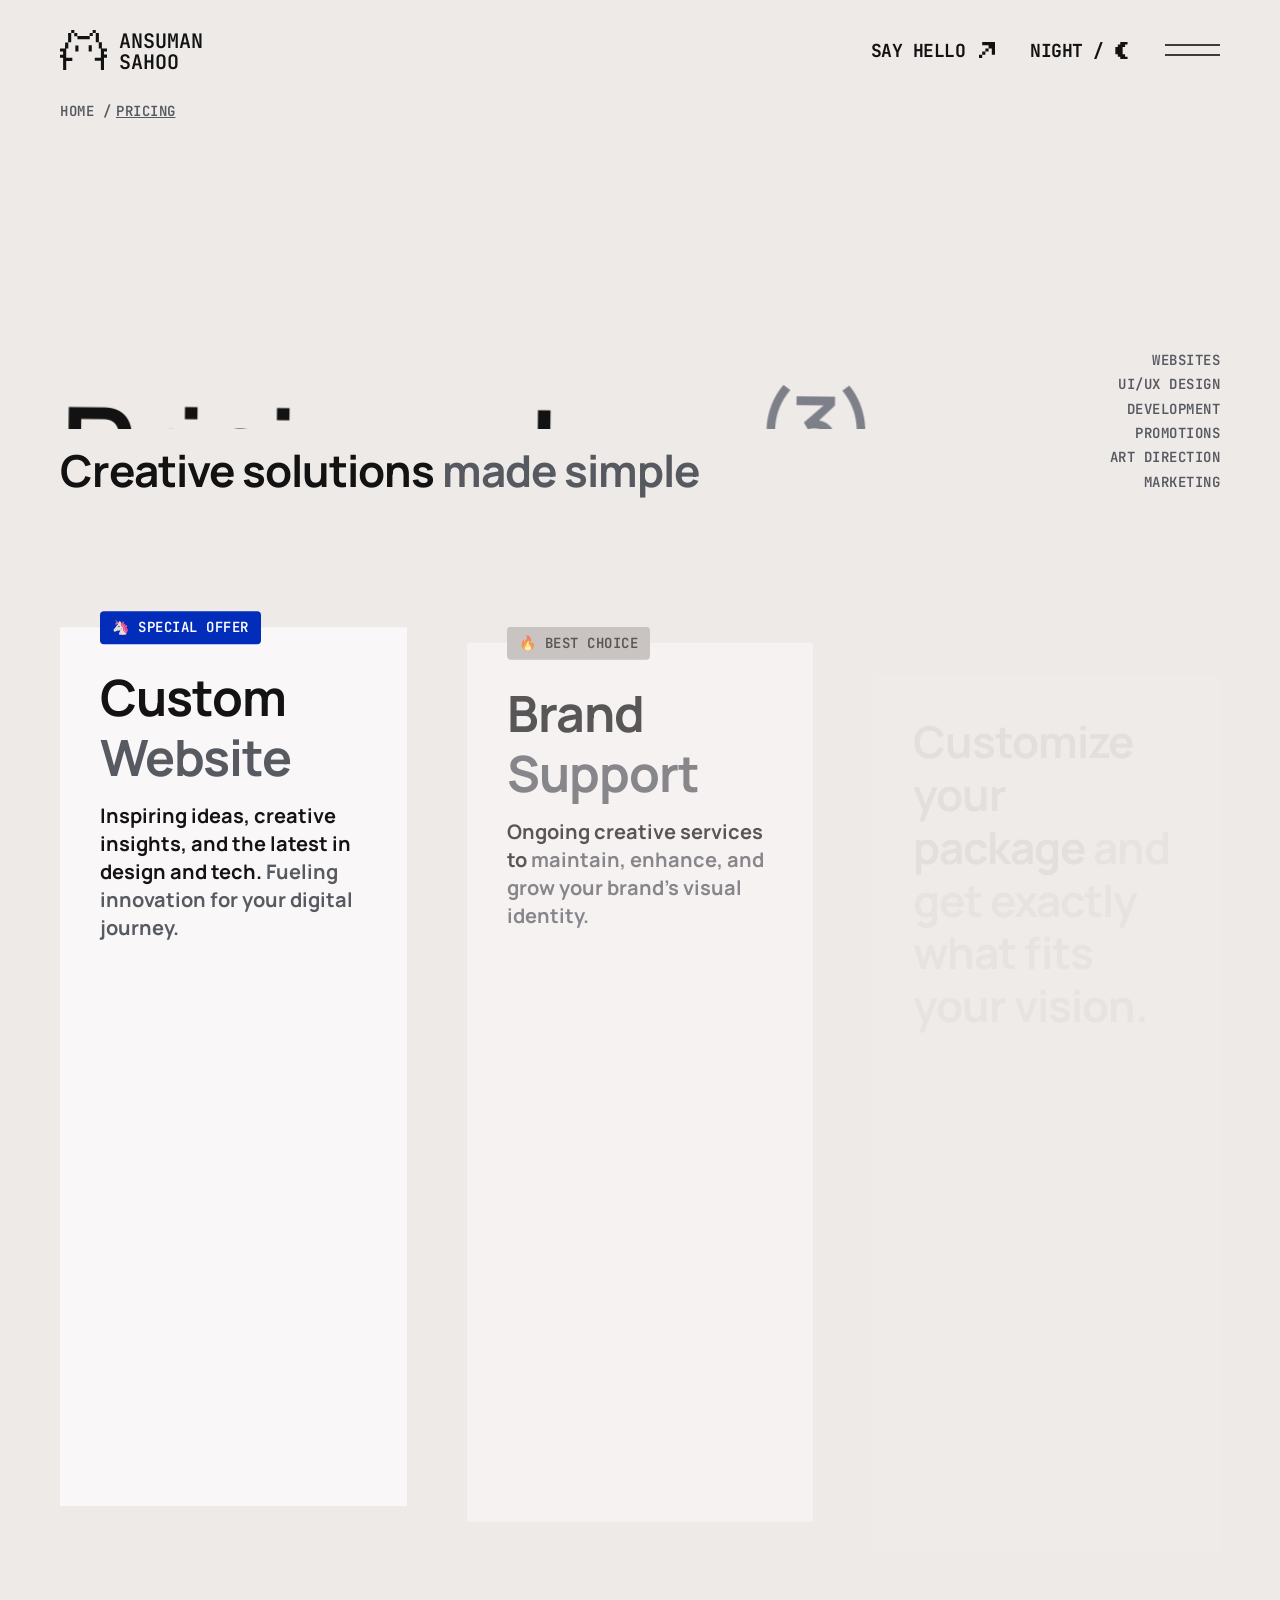
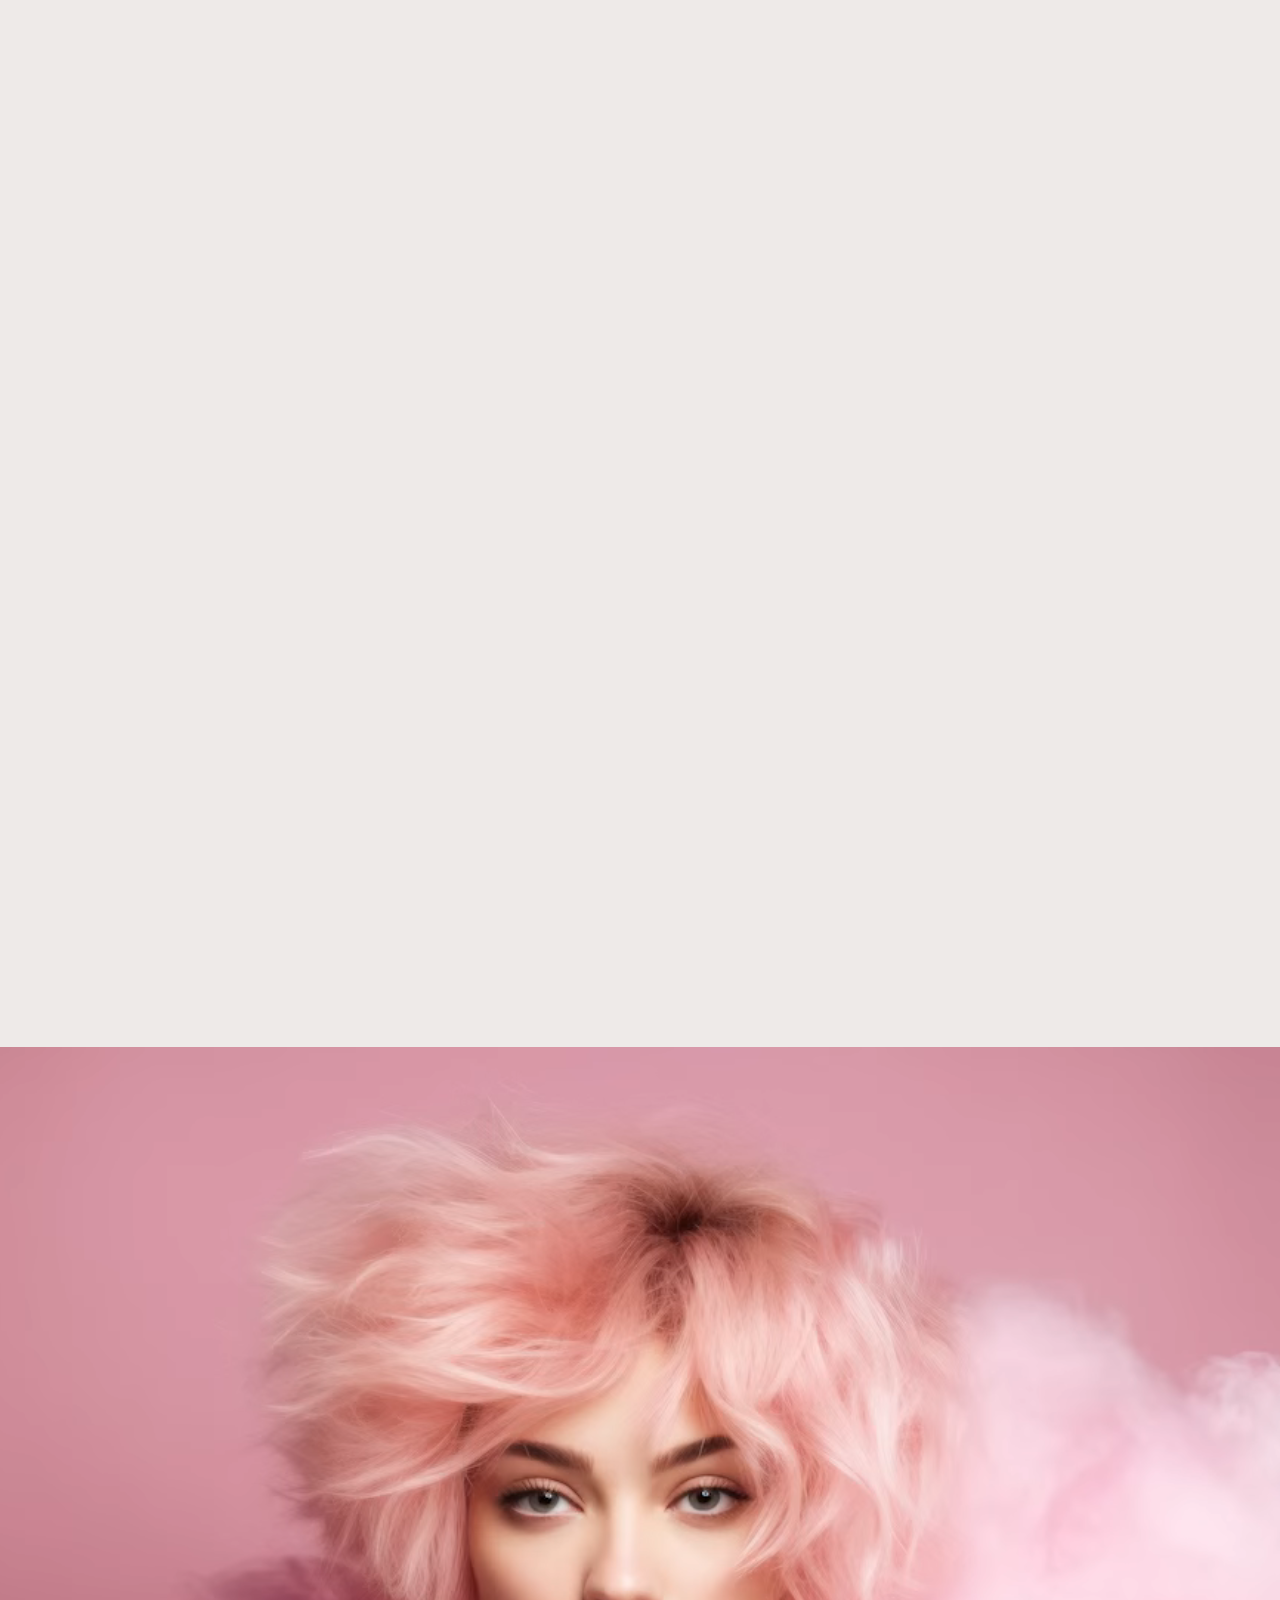
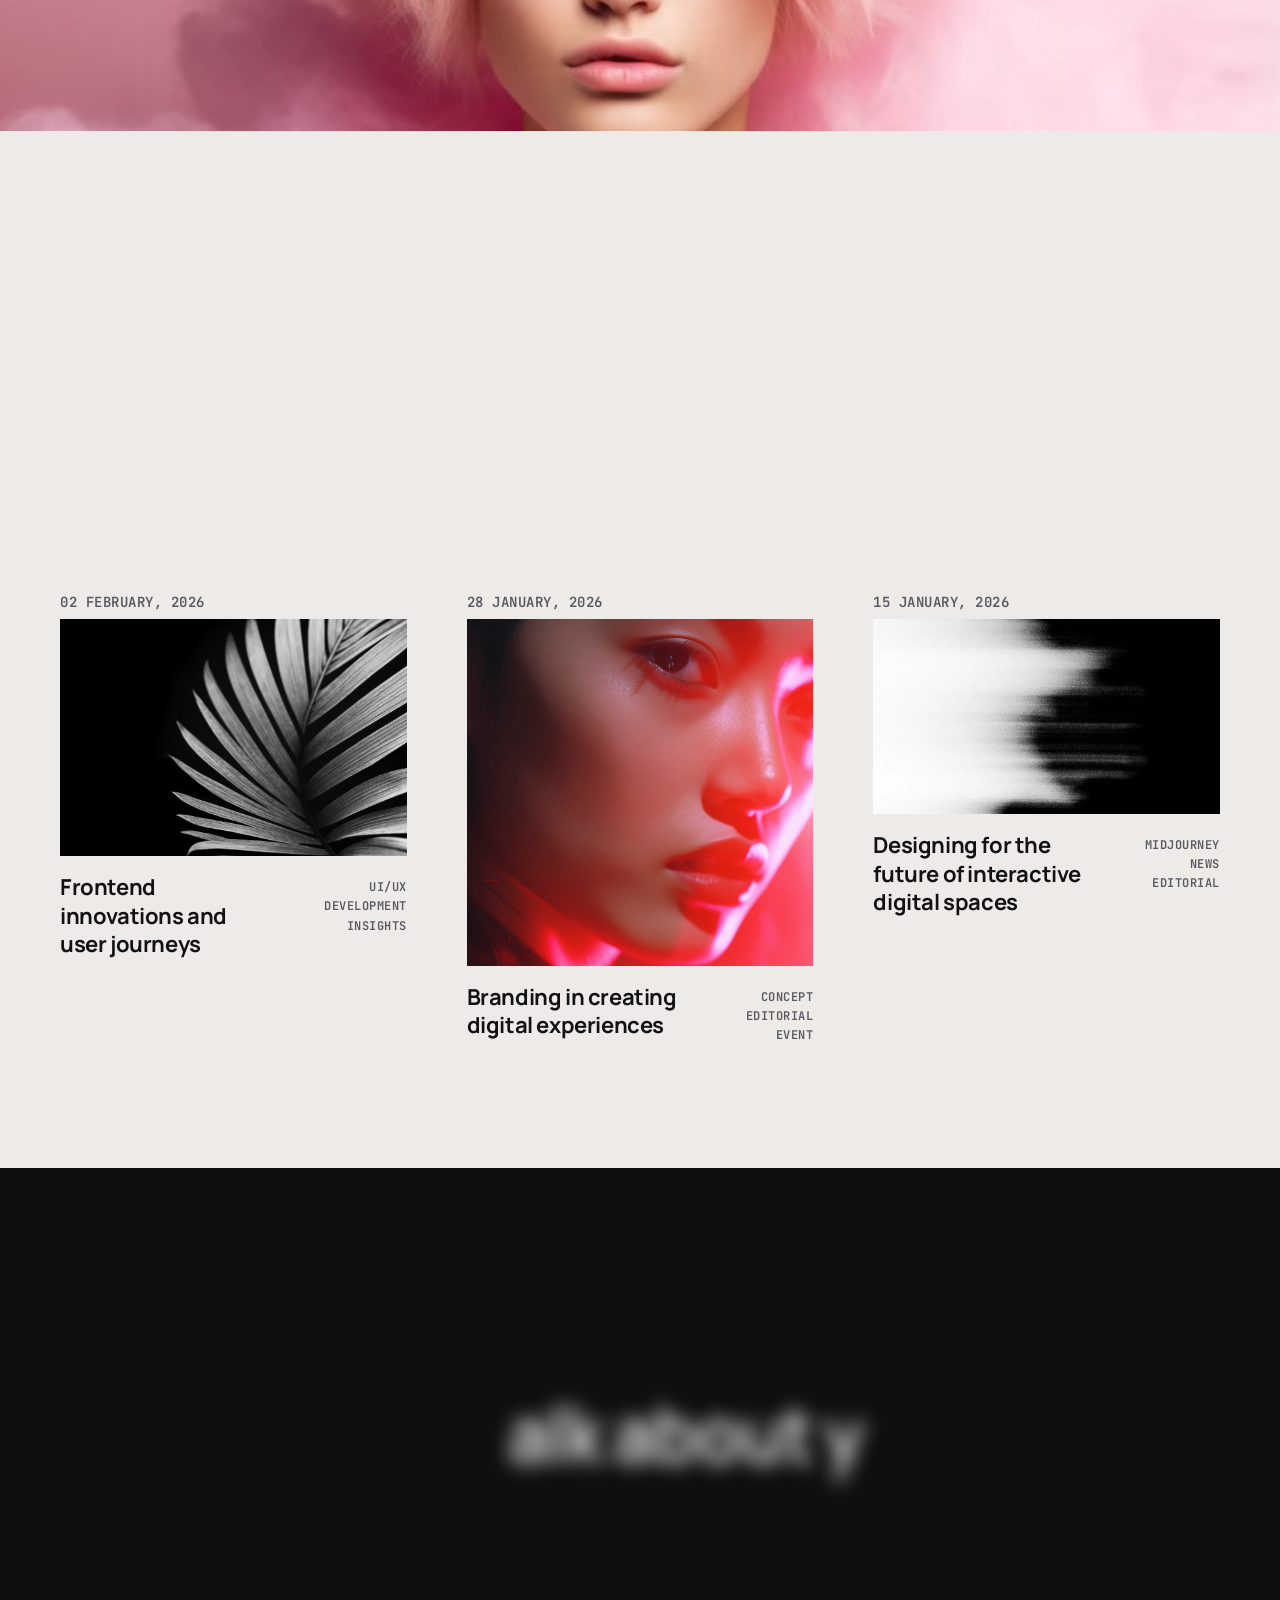
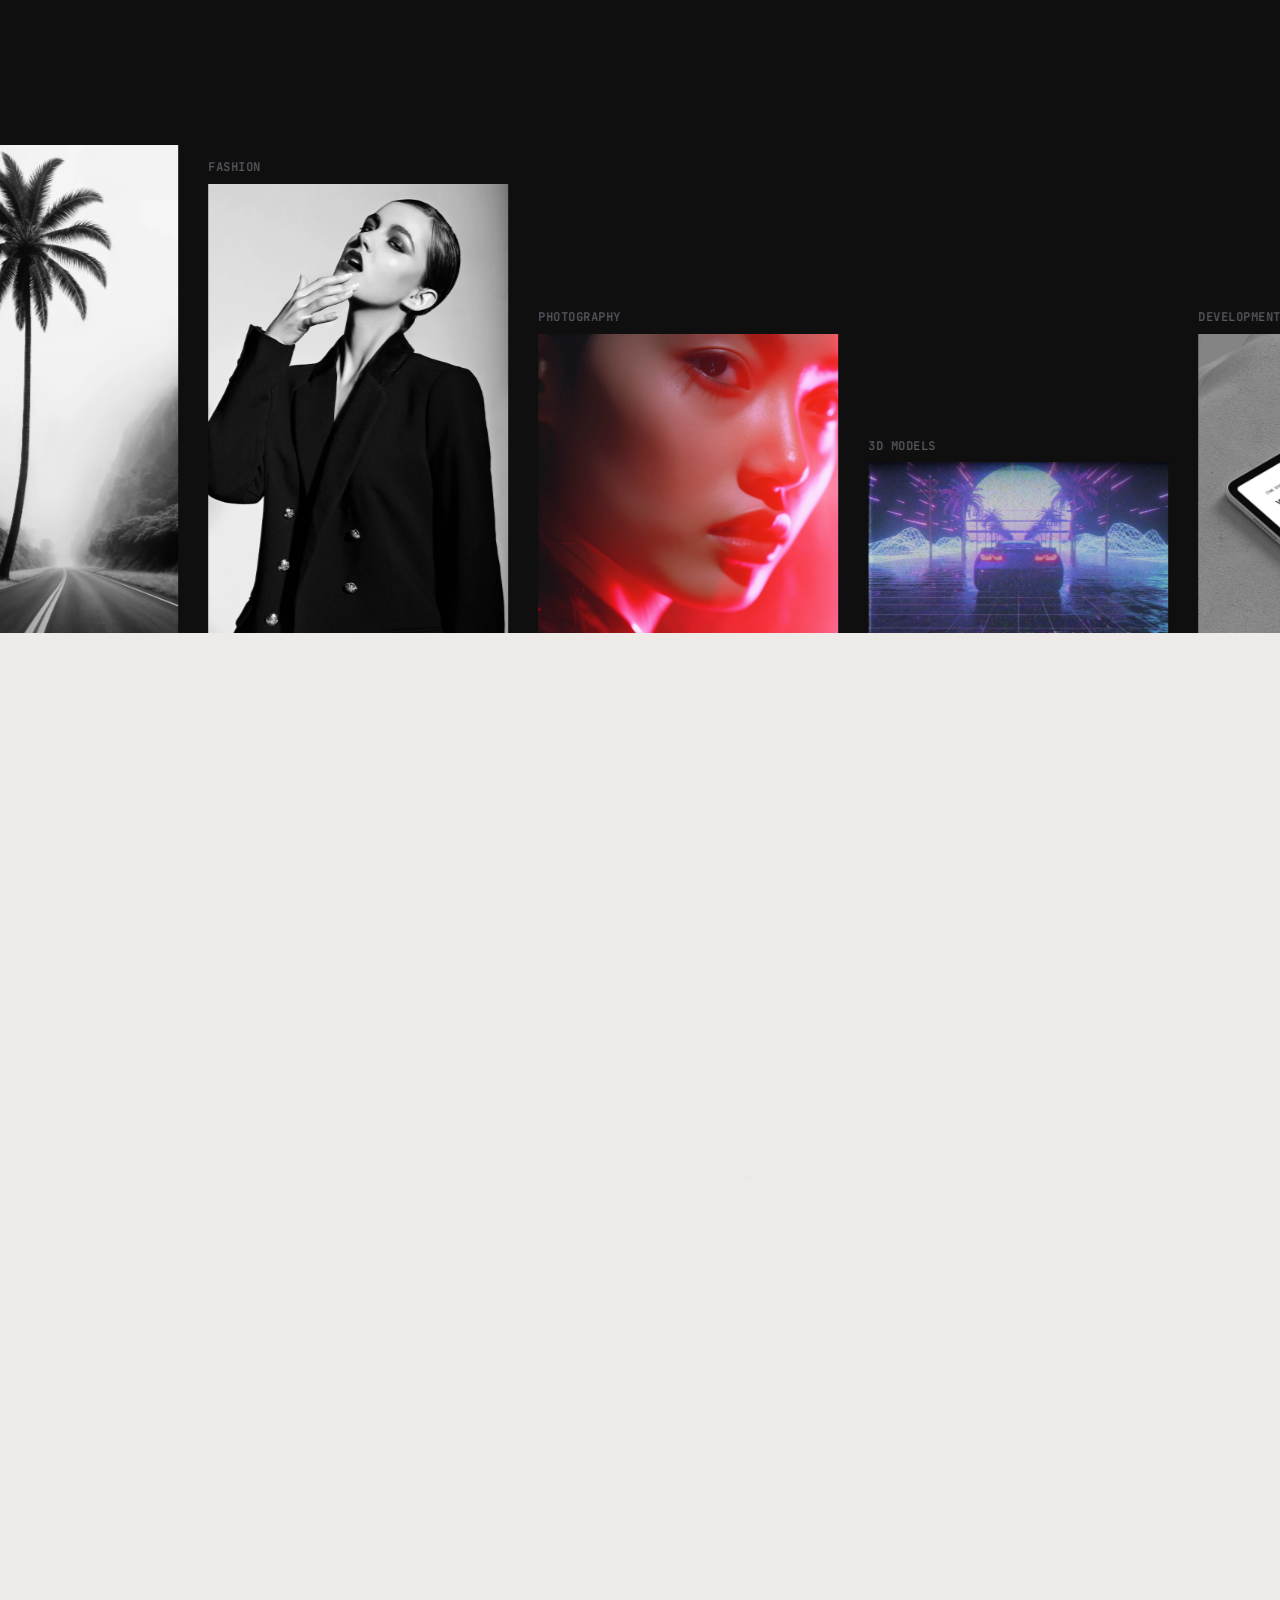
==== index.html @ 9a534a9f "Initial commit" ====
<!DOCTYPE html><html lang="en" dir="ltr"><head>
    <meta charset="UTF-8">

    <!-- Page Title -->
    <title>My Portfolio</title>

    <!-- Meta Tags -->
    <meta name="description" content="Stand out and express your uniqueness with Ansuman Sahoo - a vibrant and minimal HTML template for creatives, studios and freelancers. Impress your website visitors with a clean, stylish layout and stunning visuals.">
    <meta name="keywords" content="Ansuman, resume, portfolio, personal page, cv, template, one page, responsive, html5, css3, creative, clean">
    <meta name="author" content="Ansuman">

    <!-- Viewport Meta-->
    <meta http-equiv="X-UA-Compatible" content="IE=edge">
    <meta name="viewport" content="width=device-width, initial-scale=1.0, viewport-fit=cover">

    <!-- Template Favicon & Icons Start -->
    <link rel="icon" href="images/favicon.ico" sizes="any">
    <link rel="icon" href="images/icon.svg" type="image/svg+xml">
    <link rel="apple-touch-icon" href="images/apple-touch-icon.png">
    <link rel="manifest" href="img/favicon/manifest.webmanifest">
    <!-- Template Favicon & Icons End -->

    <!-- Facebook Metadata Start -->
    <meta property="og:image:height" content="1200">
    <meta property="og:image:width" content="1200">
    <meta property="og:title" content="My Portfolio - Ansuman Sahoo">
    <meta property="og:description" content="Stand out and express your uniqueness with Ansuman Sahoo - a vibrant and minimal HTML template for creatives, studios and freelancers. Impress your website visitors with a clean, stylish layout and stunning visuals.">
    <meta property="og:url" content="https://mixdesign.club/themeforest/Ansuman Sahoo">
    <meta property="og:image" content="images/og-image.jpg">
    <!-- Facebook Metadata End -->

    <!-- Template Styles Start -->
    <link rel="stylesheet" type="text/css" href="css/loader.css">
    <link rel="stylesheet" type="text/css" href="css/plugins.css">
    <link rel="stylesheet" type="text/css" href="css/main.css">
    <!-- Template Styles End -->

    <!-- Custom Browser Color Start -->
    <meta name="theme-color" media="(prefers-color-scheme: light)" content="#EEEAE8">
    <meta name="theme-color" media="(prefers-color-scheme: dark)" content="#0f0f0f">
    <meta name="msapplication-navbutton-color" content="#0f0f0f">
    <meta name="mobile-web-app-capable" content="yes">
    <meta name="apple-mobile-web-app-status-bar-style" content="black-translucent">
    <!-- Custom Browser Color End -->
     
  </head>

  <body>

    <!-- Loader Start -->
    <div class="mxd-page-transition"></div>
    <div class="mxd-loader">
      <div class="mxd-loader__top">
        <span>Ansuman Sahoo</span>
      </div>
      <div class="mxd-loader__images">
        <img src="images/loa_01.webp" alt="Ansuman Sahoo Template Loader Image">
        <img src="images/loa_02.webp" alt="Ansuman Sahoo Template Loader Image">
        <img src="images/loa_03.webp" alt="Ansuman Sahoo Template Loader Image">
        <img src="images/loa_04.webp" alt="Ansuman Sahoo Template Loader Image">
        <img src="images/loa_05.webp" alt="Ansuman Sahoo Template Loader Image">
        <img src="images/loa_06.webp" alt="Ansuman Sahoo Template Loader Image">
        <img src="images/loa_07.webp" alt="Ansuman Sahoo Template Loader Image">
      </div>
      <div class="mxd-loader__bottom">
        <div class="mxd-loader__count">
          <span class="count__text">0</span>
          <span class="count__percent">%</span>
        </div>
        <span class="mxd-loader__caption">Loading</span>
      </div>
    </div>
    <!-- Loader End -->

    <!-- Menu Hamburger Start -->
    <div class="mxd-menu__contain loading-fade">
      <div class="mxd-menu__toggle">
        <a href="#0" class="mxd-menu__hamburger" aria-label="Menu">
          <div class="hamburger__line"></div>
          <div class="hamburger__line"></div>
        </a>
      </div>
    </div>
    <!-- Menu Hamburger End -->

    <!-- Navigation Start -->
    <nav class="mxd-menu">
      <div class="mxd-menu__backdrop"></div>

      <!-- Menu Overlay Start -->
      <div class="mxd-menu__overlay">
        <div class="mxd-menu__content" data-lenis-prevent="">

          <!-- Menu Logo Start -->
          <div class="mxd-menu__logo">
            <a href="index-branding-studio.html" class="menu-logo">
              <!-- logo icon -->
              <svg class="menu-logo__image" xmlns="http://www.w3.org/2000/svg" version="1.1" viewBox="0 0 42.4 36">
                <path d="M25.8,13.8h2.8v5.5h-2.8v-5.5ZM13.8,16.6v2.8h2.8v-5.5h-2.8v2.8ZM32.2,0v2.8h-2.8V0h2.8ZM26.7,5.5h2.8v-2.8h-2.8v2.8ZM21.2,5.5h-5.5v2.8h11.1v-2.8h-5.5ZM12.8,2.8v2.8h2.8v-2.8h-2.8ZM10.1,0v2.8h2.8V0h-2.8ZM7.3,5.5v5.5h2.8V2.8h-2.8v2.8ZM4.5,13.8v2.8H0v2.8h2.8v2.8H0v2.8h2.8v11.1h2.8v-8.3h5.5v-2.8h-5.5v-8.3h1.9v-5.5h-2.9v2.8ZM35,5.5v-2.8h-2.8v8.3h2.8v-5.5ZM42.4,19.4v-2.8h-4.7v-5.5h-2.8v5.5h1.9v8.3h-5.5v2.8h5.5v8.3h2.8v-11.1h2.8v-2.8h-2.8v-2.8h2.8Z"></path>
              </svg>
              <!-- logo text -->
              <div class="menu-logo__text">
                <span>Ansuman</span>
                <span>Sahoo</span>
              </div>
            </a>
          </div>
          <!-- Menu Logo End -->

          <!-- Menu Media Start -->
          <div class="mxd-menu__media">
            <div class="menu-media__wrapper">
              <!-- <img src="img/gifs/dolores.gif" alt="Image"> -->
              <video preload="auto" autoplay="" muted="" loop="" playsinline="" poster="video/900x1280_menu.webp">
                <source type="video/mp4" src="media/900x1280_menu.mp4">
                <source type="video/webm" src="media/900x1280_menu.webm">
              </video>
            </div>
          </div>
          <!-- Menu Media End -->

          <!-- Main Navigation Start -->
          <div class="mxd-menu__navigation">
            <div class="mxd-menu__inner">
              <div class="mxd-menu__shadow shadow-top"></div>
              <div class="mxd-menu__caption">
                <p>🦄 Innovative design<br>and cutting-edge development</p>
              </div>
              <!-- left side -->
             
              <!-- right side -->
              <div class="mxd-menu__right">
                <div class="menu-contact">
                  <div class="menu-contact__item">
                    <ul class="menu-contact__list">
                      <li>
                        <a class="tag tag-m" href="mailto:example@example.com?subject=Message%20from%20your%20site">
                          <span class="mxd-scramble">ansuman8158@gmail.com</span>
                        </a>
                      </li>
                      <li>
                        <a class="tag tag-m" href="tel:+12127089400">
                          <span class="mxd-scramble">+91 8389841671</span>
                        </a>
                      </li>
                    </ul>
                  </div>
                  <div class="menu-contact__item">
                    <ul class="menu-contact__list">
                      <li>
                        <a class="tag tag-m" href="https://goo.gl/maps/nWXKpGaDPuyH6gxRA" target="_blank">
                          <span>Behala<br>Kolkata<br>700061</span>
                        </a>
                      </li>
                    </ul>
                  </div>
                  <div class="menu-contact__item">
                    <ul class="menu-contact__list">
                      <li>
                        <a class="tag tag-m" href="https://dribbble.com/" target="_blank"><span class="mxd-scramble">Dribbble</span></a>
                      </li>
                      <li>
                        <a class="tag tag-m" href="https://www.behance.net/" target="_blank"><span class="mxd-scramble">Behance</span></a>
                      </li>
                      <li>
                        <a class="tag tag-m" href="https://github.com/" target="_blank"><span class="mxd-scramble">Github</span></a>
                      </li>
                      <li>
                        <a class="tag tag-m" href="https://www.figma.com/community" target="_blank"><span class="mxd-scramble">Figma Community</span></a>
                      </li>
                      <li>
                        <a class="tag tag-m" href="https://codepen.io/" target="_blank"><span class="mxd-scramble">Codepen</span></a>
                      </li>
                    </ul>
                  </div>
                </div>
              </div>
              <!-- data bottom line -->
              <div class="mxd-menu__shadow"></div>
              <div class="mxd-menu__data">
                <div class="menu-data__left">
                  <p class="menu-data__text">
                    Made with
                    <svg xmlns="http://www.w3.org/2000/svg" version="1.1" viewBox="0 0 18 18">
                      <path d="M2.6,6.4v2.6H0V3.9h2.6v2.6ZM15.4,3.9v5.1h2.6V3.9h-2.6ZM12.9,11.6h2.6v-2.6h-2.6v2.6ZM2.6,9v2.6h2.6v-2.6h-2.6ZM10.3,14.1h2.6v-2.6h-2.6v2.6ZM5.1,11.6v2.6h2.6v-2.6h-2.6ZM7.7,3.9V1.3H2.6v2.6h5.1ZM15.4,3.9V1.3h-5.1v2.6h5.1ZM10.3,6.4v-2.6h-2.6v2.6h2.6ZM7.7,16.7h2.6v-2.6h-2.6v2.6Z"></path>
                    </svg>
                    <!-- <i class="ph-fill ph-heart t-additional"></i> -->
                    by
                    <a href="https://1.envato.market/EKA9WD" target="_blank">
                      <span class="mxd-scramble">Ansuman Sahoo</span>
                    </a>
                  </p>
                </div>
                <div class="menu-data__right">
                  <p class="menu-data__text">Copyright Ansuman Sahoo</p>
                  <p class="menu-data__text">©2026</p>
                </div>
              </div>
            </div>
            
          </div>
          <!-- Main Navigation End -->

        </div>
      </div>
      <!-- Menu Overlay End -->

    </nav>
    <!-- Navigation End -->

    <!-- Header Start -->
    <header id="header" class="mxd-header">
      <!-- header logo -->
      <div class="mxd-header__logo loading-fade">
        <a class="mxd-logo" href="index-branding-studio.html">
          <!-- logo icon -->
          <svg class="mxd-logo__image" xmlns="http://www.w3.org/2000/svg" version="1.1" viewBox="0 0 42.4 36">
            <path d="M25.8,13.8h2.8v5.5h-2.8v-5.5ZM13.8,16.6v2.8h2.8v-5.5h-2.8v2.8ZM32.2,0v2.8h-2.8V0h2.8ZM26.7,5.5h2.8v-2.8h-2.8v2.8ZM21.2,5.5h-5.5v2.8h11.1v-2.8h-5.5ZM12.8,2.8v2.8h2.8v-2.8h-2.8ZM10.1,0v2.8h2.8V0h-2.8ZM7.3,5.5v5.5h2.8V2.8h-2.8v2.8ZM4.5,13.8v2.8H0v2.8h2.8v2.8H0v2.8h2.8v11.1h2.8v-8.3h5.5v-2.8h-5.5v-8.3h1.9v-5.5h-2.9v2.8ZM35,5.5v-2.8h-2.8v8.3h2.8v-5.5ZM42.4,19.4v-2.8h-4.7v-5.5h-2.8v5.5h1.9v8.3h-5.5v2.8h5.5v8.3h2.8v-11.1h2.8v-2.8h-2.8v-2.8h2.8Z"></path>
          </svg>
          <!-- logo text -->
          <div class="mxd-logo__text">
            <span class="mxd-scramble">Ansuman
            </span>
            <span class="mxd-scramble">Sahoo
            </span>
          </div>
        </a>
      </div>
      <!-- header controls -->
      <div class="mxd-header__controls loading-fade">
        <a class="btn mxd-header__link slide-right-up" href="contact.html" aria-label="Say Hello">
          <span class="btn-caption mxd-scramble">Say Hello</span>
          <i>
            <svg xmlns="http://www.w3.org/2000/svg" version="1.1" viewBox="0 0 18 18">
              <path d="M18,0v14.4h-3.6v-7.2h-3.6v-3.6H3.6V0h14.4ZM7.2,10.8h3.6v-3.6h-3.6s0,3.6,0,3.6ZM3.6,14.4h3.6v-3.6h-3.6v3.6ZM0,18h3.6v-3.6H0v3.6Z"></path>
            </svg>
          </i>
          <!-- Phosphor icon -->
          <!-- <i class="ph-bold ph-arrow-up-right"></i> -->
        </a>
        <button id="color-switcher" class="btn mxd-color-switcher" type="button" role="switch" aria-label="light/dark mode" aria-checked="true"></button>
      </div>
    </header>
    <!-- Header End -->

    <!-- Page Content Start -->
    <main id="mxd-page-content" class="mxd-page-content inner-page-content">

      <!-- Blur Effect Start -->
      <div class="blur-container">
        <div class="blur-layer blur-1"></div>
        <div class="blur-layer blur-2"></div>
        <div class="blur-layer blur-3"></div>
        <div class="blur-layer blur-4"></div>
        <div class="blur-layer blur-5"></div>
        <div class="blur-layer blur-6"></div>
        <div class="blur-layer blur-7"></div>
        <div class="blur-layer blur-8"></div>
      </div>
      <!-- Blur Effect End -->

      <!-- Section - Inner Headline v01 Start -->
      <div class="mxd-section blur-section">
        <div class="mxd-container grid-l-container">

          <!-- Block - Inner Headline v01 Start -->
          <div class="mxd-block loading-wrap">
            <div class="inner-headline margin-bottom-subtitle">
              <div class="container-fluid p-0">
                <div class="row g-0">
                  <div class="col-12 mxd-grid-item">
                    <!-- breadcrumbs -->
                    <div class="inner-headline__breadcrumbs loading-fade">
                      <div class="breadcrumbs__nav">
                        <span>
                          <a href="index-branding-studio.html">
                            <span class="mxd-scramble">Home</span>
                          </a>
                        </span>
                        <span class="current-item">Pricing
                        </span>
                      </div>
                    </div>
                  </div>
                  <div class="col-12">
                    <!-- content -->
                    <div class="inner-headline__content has-large-title">
                      <div class="container-fluid p-0">
                        <div class="row g-0">
                          <div class="col-12 col-xl-9 mxd-grid-item">
                            <div class="inner-headline__title pre-subtitle-large">
                              <h1 class="large loading-split">Pricing plans<sup>(3)</sup></h1>
                            </div>
                            <div class="inner-headline__subtitle loading-item">
                              <p>Creative solutions <span>made simple</span></p>
                            </div>
                          </div>
                          <div class="col-12 col-xl-3 mxd-grid-item">
                            <div class="inner-headline__tags align-end-desktop tags-large-subtitle">
                              <span class="tag tag-m meta-tag mxd-scramble loading-item">Websites</span>
                              <span class="tag tag-m meta-tag mxd-scramble loading-item">UI/UX Design</span>
                              <span class="tag tag-m meta-tag mxd-scramble loading-item">Development</span>
                              <span class="tag tag-m meta-tag mxd-scramble loading-item">Promotions</span>
                              <span class="tag tag-m meta-tag mxd-scramble loading-item">Art direction</span>
                              <span class="tag tag-m meta-tag mxd-scramble loading-item">Marketing</span>
                            </div>
                          </div>
                        </div>
                      </div>
                    </div>
                  </div>
                </div>
              </div>
            </div>
          </div>
          <!-- Block - Inner Headline v01 End -->

        </div>
      </div>
      <!-- Section - Inner Headline v01 End -->

      <!-- Section - Pricing Cards Start -->
      <div class="mxd-section">
        <div class="mxd-container grid-l-container">

          <!-- Block - Pricing Cards Start -->
          <div class="mxd-block">
            <div class="mxd-pricing-table loading-fade">
              <div class="container-fluid p-0">
                <div class="row g-0">
                  <div class="col-12 col-xl-4 mxd-pricing-table__item mxd-grid-item animate-card-3">
                    <div class="mxd-pricing-table__inner">
                      <!-- background image -->
                      <div class="mxd-pricing-table__bg">
                        <svg xmlns="http://www.w3.org/2000/svg" width="200" height="200" version="1.1" viewBox="0 0 200 200">
                          <g filter="url(#blur)">
                            <path fill="var(--highlight)" d="M200,200c0,55.2-44.8,100-100,100S0,255.2,0,200s44.8-100,100-100,100,44.8,100,100Z"></path>
                          </g>
                          <defs>
                            <filter id="blur" x="0" y="0" width="3000" height="5000" filterUnits="userSpaceOnUse" color-interpolation-filters="sRGB">
                              <feFlood flood-opacity="0" result="BackgroundImageFix"></feFlood>
                              <feBlend mode="normal" in="SourceGraphic" in2="BackgroundImageFix" result="shape"></feBlend>
                              <feGaussianBlur stdDeviation="60" result="effect1_foregroundBlur"></feGaussianBlur>
                            </filter>
                          </defs>
                        </svg>
                      </div>
                      <div class="mxd-pricing-table__tag">
                        <span class="tag tag-m tag-bg accent">🦄 Special Offer</span>
                      </div>
                      <div class="mxd-pricing-table__data">
                        <div class="pricing-data__header">
                          <p class="pricing-header__title anim-uni-in-up">Custom <span>Website</span></p>
                          <p class="pricing-header__descr t-bold anim-uni-in-up">Inspiring ideas, creative insights, and the 
                            latest in design and tech. <span>Fueling innovation for your digital journey.</span></p>
                        </div>
                        <div class="pricing-data__info">
                          <div class="pricing-data__price">
                            <div class="pricing-data__num anim-uni-in-up">
                              <span class="pricing-data__currency">$</span>
                              <span class="pricing-data__amount">7000</span>
                              <span class="pricing-data__period">/once</span>
                            </div>
                            <p class="pricing-data__caption t-small t-muted t-140 anim-uni-in-up">Timeline: from 2 weeks to 1 month</p>
                          </div>
                          <div class="pricing-data__btnholder anim-uni-in-up">
                            <a class="btn btn-default-icon btn-default-outline btn-default-fullwidth slide-right" href="contact.html">
                              <span class="btn-caption mxd-scramble">Start Project</span>
                              <!-- <i class="btn-icon ph-bold ph-arrow-right"></i> -->
                              <i class="btn-icon">
                                <svg xmlns="http://www.w3.org/2000/svg" version="1.1" viewBox="0 0 18 18">
                                  <path d="M10.8,0v3.6h-3.6V0h3.6ZM14.4,10.8h3.6v-3.6h-3.6v-3.6h-3.6v3.6H0v3.6h10.8v3.6h3.6v-3.6ZM10.8,14.4h-3.6v3.6h3.6v-3.6Z"></path>
                                </svg>
                              </i>
                            </a>
                          </div>
                        </div>
                      </div>
                      <div class="mxd-pricing-table__plan">
                        <p class="pricing-plan__caption t-bold anim-uni-in-up">What's included:</p>
                        <div class="pricing-plan__list">
                          <ul class="mxd-check-list">
                            <li class="anim-uni-in-up">
                              <!-- <i class="ph ph-check"></i> -->
                              <svg xmlns="http://www.w3.org/2000/svg" width="18" height="18" version="1.1" viewBox="0 0 18 18">
                                <path d="M18,6.8h-4.5v4.5h-4.5v4.5h-4.5v-4.5h4.5v-4.5h4.5V2.3h4.5v4.5ZM0,6.7v4.5h4.5v-4.5H0Z"></path>
                              </svg>
                              <span>Custom design and development</span>
                            </li>
                            <li class="anim-uni-in-up">
                              <!-- <i class="ph ph-check"></i> -->
                              <svg xmlns="http://www.w3.org/2000/svg" width="18" height="18" version="1.1" viewBox="0 0 18 18">
                                <path d="M18,6.8h-4.5v4.5h-4.5v4.5h-4.5v-4.5h4.5v-4.5h4.5V2.3h4.5v4.5ZM0,6.7v4.5h4.5v-4.5H0Z"></path>
                              </svg>
                              <span>Responsive layout</span>
                            </li>
                            <li class="anim-uni-in-up">
                              <!-- <i class="ph ph-check"></i> -->
                              <svg xmlns="http://www.w3.org/2000/svg" width="18" height="18" version="1.1" viewBox="0 0 18 18">
                                <path d="M18,6.8h-4.5v4.5h-4.5v4.5h-4.5v-4.5h4.5v-4.5h4.5V2.3h4.5v4.5ZM0,6.7v4.5h4.5v-4.5H0Z"></path>
                              </svg>
                              <span>SEO optimization</span>
                            </li>
                            <li class="anim-uni-in-up">
                              <!-- <i class="ph ph-check"></i> -->
                              <svg xmlns="http://www.w3.org/2000/svg" width="18" height="18" version="1.1" viewBox="0 0 18 18">
                                <path d="M18,6.8h-4.5v4.5h-4.5v4.5h-4.5v-4.5h4.5v-4.5h4.5V2.3h4.5v4.5ZM0,6.7v4.5h4.5v-4.5H0Z"></path>
                              </svg>
                              <span>CMS integration</span>
                            </li>
                            <li class="anim-uni-in-up">
                              <!-- <i class="ph ph-check"></i> -->
                              <svg xmlns="http://www.w3.org/2000/svg" width="18" height="18" version="1.1" viewBox="0 0 18 18">
                                <path d="M18,6.8h-4.5v4.5h-4.5v4.5h-4.5v-4.5h4.5v-4.5h4.5V2.3h4.5v4.5ZM0,6.7v4.5h4.5v-4.5H0Z"></path>
                              </svg>
                              <span>Basic training</span>
                            </li>
                          </ul>
                        </div>
                      </div>
                      <div class="mxd-pricing-table__link anim-uni-in-up">
                        <a href="contact.html">Need more info? Let's talk.</a>
                      </div>
                    </div>
                  </div>
                  <div class="col-12 col-xl-4 mxd-pricing-table__item mxd-grid-item animate-card-3">
                    <div class="mxd-pricing-table__inner">
                      <!-- background image -->
                      <div class="mxd-pricing-table__bg">
                        <svg xmlns="http://www.w3.org/2000/svg" width="200" height="200" version="1.1" viewBox="0 0 200 200">
                          <g filter="url(#blur-2)">
                            <path fill="var(--highlight)" d="M200,200c0,55.2-44.8,100-100,100S0,255.2,0,200s44.8-100,100-100,100,44.8,100,100Z"></path>
                          </g>
                          <defs>
                            <filter id="blur-2" x="0" y="0" width="3000" height="5000" filterUnits="userSpaceOnUse" color-interpolation-filters="sRGB">
                              <feFlood flood-opacity="0" result="BackgroundImageFix"></feFlood>
                              <feBlend mode="normal" in="SourceGraphic" in2="BackgroundImageFix" result="shape"></feBlend>
                              <feGaussianBlur stdDeviation="60" result="effect1_foregroundBlur"></feGaussianBlur>
                            </filter>
                          </defs>
                        </svg>
                      </div>
                      <div class="mxd-pricing-table__tag">
                        <span class="tag tag-m tag-bg muted">🔥 Best choice</span>
                      </div>
                      <div class="mxd-pricing-table__data">
                        <div class="pricing-data__header">
                          <p class="pricing-header__title anim-uni-in-up">Brand <span>Support</span></p>
                          <p class="pricing-header__descr t-bold anim-uni-in-up">Ongoing creative services to <span>maintain, enhance, and grow your brand's visual identity.</span></p>
                        </div>
                        <div class="pricing-data__info">
                          <div class="pricing-data__price">
                            <div class="pricing-data__num anim-uni-in-up">
                              <span class="pricing-data__currency">$</span>
                              <span class="pricing-data__amount">399</span>
                              <span class="pricing-data__period">/month</span>
                            </div>
                            <p class="pricing-data__caption t-small t-muted t-140 anim-uni-in-up">Timeline: monthly subscription</p>
                          </div>
                          <div class="pricing-data__btnholder anim-uni-in-up">
                            <a class="btn btn-default-icon btn-default-outline btn-default-fullwidth slide-right" href="contact.html">
                              <span class="btn-caption mxd-scramble">Start Project</span>
                              <!-- <i class="btn-icon ph-bold ph-arrow-right"></i> -->
                              <i class="btn-icon">
                                <svg xmlns="http://www.w3.org/2000/svg" version="1.1" viewBox="0 0 18 18">
                                  <path d="M10.8,0v3.6h-3.6V0h3.6ZM14.4,10.8h3.6v-3.6h-3.6v-3.6h-3.6v3.6H0v3.6h10.8v3.6h3.6v-3.6ZM10.8,14.4h-3.6v3.6h3.6v-3.6Z"></path>
                                </svg>
                              </i>
                            </a>
                          </div>
                        </div>
                      </div>
                      <div class="mxd-pricing-table__plan">
                        <p class="pricing-plan__caption t-bold anim-uni-in-up">What's included:</p>
                        <div class="pricing-plan__list">
                          <ul class="mxd-check-list">
                            <li class="anim-uni-in-up">
                              <!-- <i class="ph ph-check"></i> -->
                              <svg xmlns="http://www.w3.org/2000/svg" width="18" height="18" version="1.1" viewBox="0 0 18 18">
                                <path d="M18,6.8h-4.5v4.5h-4.5v4.5h-4.5v-4.5h4.5v-4.5h4.5V2.3h4.5v4.5ZM0,6.7v4.5h4.5v-4.5H0Z"></path>
                              </svg>
                              <span>Digital and print design</span>
                            </li>
                            <li class="anim-uni-in-up">
                              <!-- <i class="ph ph-check"></i> -->
                              <svg xmlns="http://www.w3.org/2000/svg" width="18" height="18" version="1.1" viewBox="0 0 18 18">
                                <path d="M18,6.8h-4.5v4.5h-4.5v4.5h-4.5v-4.5h4.5v-4.5h4.5V2.3h4.5v4.5ZM0,6.7v4.5h4.5v-4.5H0Z"></path>
                              </svg>
                              <span>Website updates & management</span>
                            </li>
                            <li class="anim-uni-in-up">
                              <!-- <i class="ph ph-check"></i> -->
                              <svg xmlns="http://www.w3.org/2000/svg" width="18" height="18" version="1.1" viewBox="0 0 18 18">
                                <path d="M18,6.8h-4.5v4.5h-4.5v4.5h-4.5v-4.5h4.5v-4.5h4.5V2.3h4.5v4.5ZM0,6.7v4.5h4.5v-4.5H0Z"></path>
                              </svg>
                              <span>Social media branding</span>
                            </li>
                            <li class="anim-uni-in-up">
                              <!-- <i class="ph ph-check"></i> -->
                              <svg xmlns="http://www.w3.org/2000/svg" width="18" height="18" version="1.1" viewBox="0 0 18 18">
                                <path d="M18,6.8h-4.5v4.5h-4.5v4.5h-4.5v-4.5h4.5v-4.5h4.5V2.3h4.5v4.5ZM0,6.7v4.5h4.5v-4.5H0Z"></path>
                              </svg>
                              <span>Brand strategy & consulting</span>
                            </li>
                            <li class="anim-uni-in-up">
                              <!-- <i class="ph ph-check"></i> -->
                              <svg xmlns="http://www.w3.org/2000/svg" width="18" height="18" version="1.1" viewBox="0 0 18 18">
                                <path d="M18,6.8h-4.5v4.5h-4.5v4.5h-4.5v-4.5h4.5v-4.5h4.5V2.3h4.5v4.5ZM0,6.7v4.5h4.5v-4.5H0Z"></path>
                              </svg>
                              <span>Priority creative support</span>
                            </li>
                          </ul>
                        </div>
                      </div>
                      <div class="mxd-pricing-table__link anim-uni-in-up">
                        <a href="contact.html">Need more info? Let's talk.</a>
                      </div>
                    </div>
                  </div>
                  <div class="col-12 col-xl-4 mxd-pricing-table__item mxd-grid-item animate-card-3">
                    <div class="mxd-pricing-table__inner">
                      <!-- background image -->
                      <div class="mxd-pricing-table__bg">
                        <svg xmlns="http://www.w3.org/2000/svg" width="200" height="200" version="1.1" viewBox="0 0 200 200">
                          <g filter="url(#blur-3)">
                            <path fill="var(--highlight)" d="M200,200c0,55.2-44.8,100-100,100S0,255.2,0,200s44.8-100,100-100,100,44.8,100,100Z"></path>
                          </g>
                          <defs>
                            <filter id="blur-3" x="0" y="0" width="3000" height="5000" filterUnits="userSpaceOnUse" color-interpolation-filters="sRGB">
                              <feFlood flood-opacity="0" result="BackgroundImageFix"></feFlood>
                              <feBlend mode="normal" in="SourceGraphic" in2="BackgroundImageFix" result="shape"></feBlend>
                              <feGaussianBlur stdDeviation="60" result="effect1_foregroundBlur"></feGaussianBlur>
                            </filter>
                          </defs>
                        </svg>
                      </div>
                      <div class="mxd-pricing-table__data">
                        <div class="pricing-data__header">
                          <p class="pricing-header__title small no-margin anim-uni-in-up">Customize your package <span>and get exactly what fits your vision.</span></p>
                        </div>
                        <div class="pricing-data__info">
                          <div class="pricing-data__btnholder anim-uni-in-up">
                            <a class="btn btn-default-icon btn-default-outline btn-default-fullwidth slide-right" href="contact.html">
                              <span class="btn-caption mxd-scramble">Start Project</span>
                              <!-- <i class="btn-icon ph-bold ph-arrow-right"></i> -->
                              <i class="btn-icon">
                                <svg xmlns="http://www.w3.org/2000/svg" version="1.1" viewBox="0 0 18 18">
                                  <path d="M10.8,0v3.6h-3.6V0h3.6ZM14.4,10.8h3.6v-3.6h-3.6v-3.6h-3.6v3.6H0v3.6h10.8v3.6h3.6v-3.6ZM10.8,14.4h-3.6v3.6h3.6v-3.6Z"></path>
                                </svg>
                              </i>
                            </a>
                          </div>
                        </div>
                      </div>
                      <div class="mxd-pricing-table__plan">
                        <p class="pricing-plan__caption t-bold anim-uni-in-up">What's included:</p>
                        <div class="pricing-plan__list">
                          <ul class="mxd-check-list">
                            <li class="anim-uni-in-up">
                              <!-- <i class="ph ph-check"></i> -->
                              <svg xmlns="http://www.w3.org/2000/svg" width="18" height="18" version="1.1" viewBox="0 0 18 18">
                                <path d="M18,6.8h-4.5v4.5h-4.5v4.5h-4.5v-4.5h4.5v-4.5h4.5V2.3h4.5v4.5ZM0,6.7v4.5h4.5v-4.5H0Z"></path>
                              </svg>
                              <span>Pick the services you need</span>
                            </li>
                            <li class="anim-uni-in-up">
                              <!-- <i class="ph ph-check"></i> -->
                              <svg xmlns="http://www.w3.org/2000/svg" width="18" height="18" version="1.1" viewBox="0 0 18 18">
                                <path d="M18,6.8h-4.5v4.5h-4.5v4.5h-4.5v-4.5h4.5v-4.5h4.5V2.3h4.5v4.5ZM0,6.7v4.5h4.5v-4.5H0Z"></path>
                              </svg>
                              <span>Scalable projects</span>
                            </li>
                            <li class="anim-uni-in-up">
                              <!-- <i class="ph ph-check"></i> -->
                              <svg xmlns="http://www.w3.org/2000/svg" width="18" height="18" version="1.1" viewBox="0 0 18 18">
                                <path d="M18,6.8h-4.5v4.5h-4.5v4.5h-4.5v-4.5h4.5v-4.5h4.5V2.3h4.5v4.5ZM0,6.7v4.5h4.5v-4.5H0Z"></path>
                              </svg>
                              <span>Flexible adjustments</span>
                            </li>
                            <li class="anim-uni-in-up">
                              <!-- <i class="ph ph-check"></i> -->
                              <svg xmlns="http://www.w3.org/2000/svg" width="18" height="18" version="1.1" viewBox="0 0 18 18">
                                <path d="M18,6.8h-4.5v4.5h-4.5v4.5h-4.5v-4.5h4.5v-4.5h4.5V2.3h4.5v4.5ZM0,6.7v4.5h4.5v-4.5H0Z"></path>
                              </svg>
                              <span>Project management</span>
                            </li>
                            <li class="anim-uni-in-up">
                              <!-- <i class="ph ph-check"></i> -->
                              <svg xmlns="http://www.w3.org/2000/svg" width="18" height="18" version="1.1" viewBox="0 0 18 18">
                                <path d="M18,6.8h-4.5v4.5h-4.5v4.5h-4.5v-4.5h4.5v-4.5h4.5V2.3h4.5v4.5ZM0,6.7v4.5h4.5v-4.5H0Z"></path>
                              </svg>
                              <span>Ongoing support</span>
                            </li>
                          </ul>
                        </div>
                      </div>
                      <div class="mxd-pricing-table__link anim-uni-in-up">
                        <a href="contact.html">Need more info? Let's talk.</a>
                      </div>
                    </div>
                  </div>
                </div>
              </div>
            </div>
          </div>
          <!-- Block - Pricing Cards End -->

        </div>
      </div>
      <!-- Section - Pricing Cards End -->

      <!-- Section - Partners/Clients Start -->
      <div class="mxd-section blur-section padding-top-title padding-bottom-t-medium">
        <div class="mxd-container grid-l-container">

          <!-- Block - Section Title v01 & Partners/Clients Start -->
          <div class="mxd-block">
            <div class="container-fluid p-0">
              <div class="row g-0">
                <!-- title part -->
                <div class="col-12 col-xl-4 mxd-grid-item">
                  <div class="mxd-section-title pre-grid-xl-mobile">
                    <div class="container-fluid p-0">
                      <div class="row g-0">
                        <div class="col-12">
                          <div class="mxd-section-title__title">
                            <h2 class="reveal-type">Clients</h2>
                          </div>
                        </div>
                      </div>
                    </div>
                  </div>
                </div>
                <!-- clients part -->
                <div class="col-12 col-xl-8">
                  <div class="mxd-clients">
                    <!-- clients row -->
                    <div class="mxd-clients__row">
                      <div class="container-fluid p-0">
                        <div class="row g-0">
                          <div class="col-12 col-lg-4 mxd-clients__item mxd-grid-item animate-card-3">
                            <div class="mxd-clients__logo">
                              <svg xmlns="http://www.w3.org/2000/svg" version="1.1" viewBox="0 0 200 56.1">
                                <path d="M196.8,30.4c.4-.5,1.2-.5,1.5,0h0l1.5,2c.3.4.3.9,0,1.3-2.5,3.3-7,6.5-12.3,6.8-4.2.2-7.7-1.4-9.6-4.4-.4-.6-1.2-.6-1.6,0-2.3,3-5,5.4-7.8,5.6-5.1.3-6.5-3.1-5.2-10.6.1-.8-.5-1.4-1.2-1.2-1,.3-2.2.4-3.3.3-.5,0-.9.2-1,.7-1.9,6.2-6.3,11.9-12.1,12.2-3.7.2-9.2-1.9-8.6-10.7,0-.7-.6-1.3-1.3-1.1-1.2.3-2.4.5-3.7.4-.5,0-.9.2-1,.7-1.9,6.2-6.3,11.9-12.1,12.2-3.7.2-9.2-1.9-8.6-10.7,0-.7-.6-1.3-1.3-1.1-1.2.3-2.4.5-3.7.4-.5,0-.9.2-1,.7-1.9,6.2-6.3,11.9-12.1,12.2-2.6.1-6.2-.9-7.8-4.7-.3-.7-1.3-.8-1.7-.2-2.3,3.1-5.1,5.6-7.9,5.7-3,.2-4.6-1-5.3-3.1-.3-.8-1.2-.9-1.7-.3-2,2.4-4.3,4.1-6.7,4.3-3.6.2-5.7-2.5-5.8-5.7-.2-3.8,1.4-8.2,3.3-13,.3-.7-.2-1.4-.9-1.4-1,0-2.2-.1-3.4-.4-.5,0-1,.2-1.1.7-2.2,7.7-5.5,15.2-8.2,19.7-.3.5-1,.6-1.4.3l-2.1-1.6c-.4-.3-.6-1-.3-1.4,4-6.5,7.6-16.5,8.8-24,0-.5.5-.8.9-.9l2.8-.2c.6,0,1.2.6,1,1.2h0c-.1.6.3,1.2.8,1.3,2.5.3,6.3.4,8.9.3.7,0,1.2.7,1,1.4-2.1,5.5-4.8,13.1-4.7,16.1,0,1.4.7,2.1,1.7,2,2-.1,5.1-4.2,7.5-8.7,0,0,0-.2,0-.3.8-3.5,2-7.5,3.2-11.5v-.3c.2-.4.6-.7,1-.7l3.4-.2c.7,0,1.2.7,1,1.4-.2.6-.3,1.1-.5,1.7-3,9.8-5.5,18-2.1,17.8,2.2-.1,5.3-3.9,8-9.2,0,0,0-.2,0-.3.1-.7.3-1.4.5-2.2,1.6-6.3,3.3-12.4,5.1-18.6.6-1.9,1.1-3.8,1.6-5.8.1-.4.5-.7.9-.8l3.5-.2c.7,0,1.2.7,1,1.4-1.4,4.4-2.8,9-4.2,13.5-.3.9.7,1.7,1.5,1.2,1.4-.9,3-1.6,4.5-1.7,3.9-.2,6.6,3,6.8,7.9,0,.3,0,.5,0,.8,0,.5.4,1,.9,1,1.8.2,3.7-.4,5.2-1.7.1-.1.3-.3.3-.5,1.5-5.6,3-11.2,4.6-16.7.6-1.9,1.1-3.8,1.6-5.7.1-.4.5-.7.9-.8l3.5-.2c.7,0,1.2.7,1,1.4-1.4,4.4-2.8,9-4.2,13.5-.3.9.7,1.7,1.5,1.2,1.4-.9,3-1.6,4.5-1.7,3.9-.2,6.6,3,6.8,7.9,0,.3,0,.5,0,.8,0,.5.4,1,.9,1,1.8.2,3.7-.4,5.2-1.7.1-.1.3-.3.3-.5,1.5-5.6,3-11.2,4.6-16.7.6-1.9,1.1-3.8,1.6-5.7.1-.4.5-.7.9-.8l3.5-.2c.7,0,1.2.7,1,1.4-1.4,4.4-2.8,9-4.2,13.5-.3.9.7,1.7,1.5,1.2,1.4-.9,3-1.6,4.5-1.7,3.9-.2,6.6,3,6.8,7.9,0,.3,0,.5,0,.8,0,.5.4,1,.9,1,1.8.1,3.6-.3,5-1.5.1-.1.3-.3.3-.5,1.6-6.3,4-14.6,6.4-22.5.1-.4.5-.7.9-.7h3.3c.7-.2,1.2.5,1,1.2-3.2,10.6-5.8,19.9-7.2,25.4-1.9,7.4-2,9.6.2,9.5,1.8-.1,4.3-2.7,6.6-6.6,0-.1.1-.3.1-.5.3-7.8,5.1-15,12.2-15.4,4.8-.3,7.4,3.3,7.6,6.9.3,6.8-6.3,11.1-12.9,10.7-.8,0-1.3.8-1,1.5.9,1.9,2.8,3,6.1,2.8,3.1-.2,6.4-2.8,8.4-5.2h0ZM89.3,32.3c-1.5,6.2.3,8.6,2.8,8.5,4-.2,7.8-7.5,7.5-13.1-.1-2.4-1.6-3.7-3.3-3.6-2.8.2-5.8,3.4-7,8.3h0ZM116,30.8c-1.5,6.2.3,8.6,2.8,8.5h0c4-.2,7.8-7.5,7.5-13.1-.1-2.4-1.6-3.7-3.3-3.6-2.8.2-5.8,3.4-7,8.3h0ZM142.7,29.3c-1.5,6.2.3,8.6,2.8,8.5h0c4-.2,7.8-7.5,7.5-13.1-.1-2.4-1.6-3.7-3.3-3.6-2.8.2-5.8,3.4-7,8.3ZM191,21.2c0-1.6-1-2.8-2.6-2.7h0c-3.2.2-5.7,3.6-6.5,7.8-.1.7.3,1.3,1,1.3,4.1-.1,8.2-2.8,8.1-6.3ZM42.3,24.2c-.4-12.6-8.6-20.9-20.6-20.4-5.2.2-11.1,2.2-15.6,5.7-.4.3-.5.9-.2,1.4l1.9,3.1c.3.5,1,.6,1.5.2,3.4-2.8,8-4.7,12.5-4.9,8.3-.3,14.3,4.9,14.7,15.2.4,11.9-7.6,25.5-20.4,26.3-.4,0-.9,0-1.4,0s-1.1-.6-1-1.3c2.5-10,5.4-20.8,8.3-30.7.2-.7-.3-1.4-1-1.3l-3.8.2c-.4,0-.8.3-.9.7-2.8,9.8-5.7,20.5-8.2,30.5-.1.6-.7.9-1.3.7-1.3-.5-2.6-1-3.6-1.6-.5-.3-1.1,0-1.4.4l-1.6,3.4c-.2.5,0,1.1.4,1.4,3.7,2.1,9.2,3.3,14.8,2.9,18.4-1,27.4-18,26.9-32h0ZM78.4,8.8c-2.2.1-4.2,2.6-4.1,5.3,0,1.7,1.2,2.9,3,2.8,2.2-.1,4.3-2.8,4.2-5.3,0-1.7-1.4-2.9-3-2.8h0Z"></path>
                              </svg>
                              <!-- <img src="img/brands/dribbble.svg" alt="Ansuman Sahoo Template Image Example"> -->
                            </div>
                            <div class="mxd-clients__descr">
                              <p class="t-medium">Aliquam suscipit eros sed turpis tristique sagittis. Integer iaculis risus urna.</p>
                            </div>
                          </div>
                          <div class="col-12 col-lg-4 mxd-clients__item mxd-grid-item animate-card-3">
                            <div class="mxd-clients__logo">
                              <svg xmlns="http://www.w3.org/2000/svg" version="1.1" viewBox="0 0 200 59.7">
                                <path d="M59.8,52.6c-4.6,0-8.3-3.6-8.3-8.3h-7.4c0,8.7,6.9,15.4,15.7,15.4s15.7-6.7,15.7-15.4h-7.4c0,4.7-3.7,8.3-8.3,8.3M75.2,18.9v-5.8h-10.2c-1.7-.6-3.4-.9-5.2-.9-8.8,0-15.7,6.7-15.7,15.4s6.9,15.4,15.7,15.4,15.7-6.7,15.7-15.4-.8-5.8-2.4-8l2.1-.7ZM59.8,36c-4.6,0-8.3-3.7-8.3-8.5s3.7-8.3,8.3-8.3,8.4,3.6,8.4,8.4c0,4.8-3.7,8.4-8.4,8.4M0,42.2h7.3V.8H0v41.4ZM25.8,12.2c-8.8,0-15.7,6.7-15.7,15.4s6.9,15.4,15.7,15.4,15.7-6.7,15.7-15.4-6.9-15.4-15.7-15.4M25.8,36c-4.7,0-8.3-3.7-8.3-8.5s3.7-8.3,8.3-8.3,8.4,3.6,8.4,8.4-3.7,8.4-8.4,8.4M78.4,42.2h7.3V13.1h-7.3v29.1ZM153.3,19.2c3.1,0,5.6,1.6,7.5,3.8l5-5c-2.8-3.6-7.3-5.8-12.4-5.8-8.8,0-15.7,6.7-15.7,15.4s6.9,15.4,15.7,15.4,9.6-2.3,12.4-5.8l-5-5c-1.9,2.2-4.4,3.8-7.5,3.8-4.7,0-8.2-3.6-8.2-8.4,0-4.8,3.6-8.5,8.3-8.5M198.5,9.7c0-.6-.4-.8-1-.8h-.9v2.6h.3v-1h.6l.6,1h.4l-.7-1.1c.4,0,.6-.3.6-.7M196.9,10.2v-.9h.6c.5,0,.6.2.6.5s-.2.5-.6.5c0,0-.6,0-.6,0ZM184.6,12.2c-3.6,0-6.6,1.4-8.8,3.7V.8h-7.3v41.4h7.3v-15.9c0-4.2,2.7-7.1,7.1-7.1s6.4,2.6,6.4,7.1v15.8h7.3v-17.1c0-8.1-5-12.9-12-12.9M120.3,12.2c-8.7,0-15.4,6.7-15.4,15.6s6.1,15.3,15.5,15.3,9.9-1.9,13.3-5.6l-4.9-4.8c-2.4,2.3-4.9,3.9-8.2,3.9s-7-2.3-8-6.1h22.6v-1.8c0-10-6.2-16.6-14.9-16.6M112.4,24.6c1-3.9,3.9-6,7.7-6s6.6,2.1,7.5,6h-15.3ZM197.5,7.7c-1.4,0-2.6,1.1-2.6,2.5s1.1,2.6,2.6,2.6,2.5-1.1,2.5-2.6c0-1.4-1.1-2.5-2.5-2.5M197.5,12.4c-1.3,0-2.2-1-2.2-2.2s1-2.2,2.2-2.2,2.2,1,2.2,2.2c0,1.3-1,2.2-2.2,2.2M82,0c-2.7,0-4.8,2.1-4.8,4.8s2.1,4.8,4.8,4.8,4.9-2.1,4.9-4.8c0-2.7-2.1-4.8-4.9-4.8M100,4.2h-7.3v9h-3.9v6.5h3.9v22.7h7.3v-22.7h4v-6.5h-4V4.2Z"></path>
                              </svg>
                              <!-- <img src="img/brands/logitech.svg" alt="Ansuman Sahoo Template Image Example"> -->
                            </div>
                            <div class="mxd-clients__descr">
                              <p class="t-medium">Aliquam suscipit eros sed turpis tristique sagittis. Integer iaculis risus urna.</p>
                            </div>
                          </div>
                          <div class="col-12 col-lg-4 mxd-clients__item mxd-grid-item animate-card-3">
                            <div class="mxd-clients__logo">
                              <svg xmlns="http://www.w3.org/2000/svg" version="1.1" viewBox="0 0 700 169">
                                <path d="M185.3,33c24.2,0,47.9,14.9,47.9,48.2s0,6.7-.4,9.6c0,.7-.6,1.2-1.2,1.2h-67.9c2,11.9,9.9,19.7,22.4,19.7s13.6-4.8,16.4-10.5c.4-.7,1.1-1.1,1.9-.9l25.4,5.8c.8.2,1.1,1,.9,1.8-5.9,14.1-19.4,28-44.7,28s-50.9-22.7-50.9-51.4,18.4-51.4,50.4-51.4h-.2ZM204.8,73.9c-1.2-11.3-8.5-17.4-18.9-17.4s-19.5,7.4-21.7,17.4h40.6,0ZM241.9,131.6V37.4c0-.7.6-1.3,1.2-1.3h26.4c.7,0,1.2.6,1.2,1.3v11.2c6.3-10.4,15.7-15.5,27.8-15.5,17.7,0,32.9,12.7,32.9,41v57.5c0,.7-.6,1.3-1.2,1.3h-26.4c-.7,0-1.2-.6-1.2-1.3v-53.1c0-12.7-6.3-19.7-15.5-19.7s-16.3,6.8-16.3,22.3v50.5c0,.7-.6,1.3-1.2,1.3h-26.4c-.7,0-1.2-.6-1.2-1.3h0ZM333.3,36h28c.6,0,1.1.4,1.1.9l21,73,21-73c.2-.5.7-.9,1.1-.9h28c.9,0,1.4.9,1.1,1.7l-32.2,93.8c-.3.7-.9,1.2-1.6,1.2h-35.1c-.8,0-1.4-.5-1.6-1.2l-32.2-93.8c-.3-.8.3-1.7,1.1-1.7h.3ZM496.3,131.6v-14.8c-4.5,9.8-14.6,19.1-30.3,19.1s-31.8-12.1-31.8-29.1,11.4-31.4,36.3-31.4h14.4c7.9,0,10.1-6,9.4-10-1.1-6.8-6.9-10.4-15-10.4s-16.4,5.9-17.3,14.1c0,.7-.8,1.3-1.4,1.2l-24.5-4.3c-.7,0-1.1-.8-1.1-1.5,4-22.3,24.2-31.4,44.9-31.4s43.7,5.3,43.7,45.4v53.1c0,.7-.6,1.3-1.2,1.3h-24.9c-.7,0-1.2-.6-1.2-1.3h0ZM474.4,114c11.6,0,19.5-9.1,20.5-20.4h-17.5c-10.6,0-14.4,4.5-14.2,10.8.2,6.6,5.3,9.6,11.4,9.6h-.2ZM528,58.9v-21.6c0-.7.6-1.3,1.2-1.3h10.3c4.8,0,8.7-4.1,8.7-9.1V10.1c0-.7.6-1.3,1.2-1.3h23.5c.7,0,1.2.6,1.2,1.3v25.9h19c.7,0,1.2.6,1.2,1.3v21.6c0,.7-.6,1.3-1.2,1.3h-19v35c0,11.4,9.3,16,18.9,12.4.7-.2,1.3.3,1.3,1v22.8c0,.8-.6,1.6-1.3,1.8-2.5.6-5.9,1.2-10,1.2-22.4,0-37.8-7.9-37.8-41.9v-32.1h-16.1c-.7,0-1.2-.6-1.2-1.3h0v-.2h0ZM700,84.5c0,28.3-19.1,51.4-50.6,51.4s-50.6-23.1-50.6-51.4,19.1-51.4,50.6-51.4,50.6,23.1,50.6,51.4ZM671.1,84.5c0-14-7.4-25.7-21.7-25.7s-21.7,11.7-21.7,25.7,7.4,25.7,21.7,25.7,21.7-11.7,21.7-25.7ZM64.5,169c4,0,7.3-3.4,7.3-7.6s-3.3-7.6-7.3-7.6-7.3,3.4-7.3,7.6,3.3,7.6,7.3,7.6ZM106,110l-40.7,4.6c-.8,0-1.1-.9-.6-1.4l39.9-32.4c2.6-2.2,4.2-5.7,3.5-9.3-.7-5.7-5.2-9.3-10.8-8.6l-43.3,6.6c-.8,0-1.1-.9-.6-1.4l42.9-34.3c8.5-6.9,9.2-20.4,1.4-28.3-7.1-7.4-18.4-7.1-25.4.2L3.2,79.2c-2.6,3-3.7,6.9-3.1,11.1,1.1,6.6,7.6,11.1,13.9,9.8l37.3-8c.8-.2,1.2,1,.6,1.4l-41.4,27.7c-5.2,3.4-7.6,9.6-5.9,15.7,1.6,8.1,9.4,12.8,16.9,10.8l61.8-15.9c.7-.2,1.2.7.8,1.2l-9.7,12.5c-2.6,3.4,1.6,8.1,5.2,5.4l31.7-27.3c5.6-4.9,1.9-14.5-5.4-13.8h0l.2.2h0Z"></path>
                              </svg>
                              <!-- <img src="img/brands/envato.svg" alt="Ansuman Sahoo Template Image Example"> -->
                            </div>
                            <div class="mxd-clients__descr">
                              <p class="t-medium">Aliquam suscipit eros sed turpis tristique sagittis. Integer iaculis risus urna.</p>
                            </div>
                          </div>
                        </div>
                      </div>
                    </div>
                    <!-- clients row -->
                    <div class="mxd-clients__row">
                      <div class="container-fluid p-0">
                        <div class="row g-0">
                          <div class="col-12 col-lg-4 mxd-clients__item mxd-grid-item animate-card-3">
                            <div class="mxd-clients__logo">
                              <svg xmlns="http://www.w3.org/2000/svg" version="1.1" viewBox="0 0 200 53.3">
                                <path d="M199.9,6.1c-.7,2.6-2.6,4.9-4.6,6.5-.7.6-1.5,1.1-2.4,1.5-1,.4-1.7.1-2.4-.8-.8-1.2-1.2-2.6-1.5-4.2-.1-1-.3-1.9-.4-2.9,0-1.4.4-2.9,1.2-4,.4-.7,1.1-1.2,1.8-1.7.7-.4,1.5-.6,2.4-.6,1.2-.1,2.6.1,3.7.8,1.8,1,2.5,3.2,2.1,5.3ZM193.4,18.8c-.4-1.4-1.7-1.7-2.9-1.8-1.9-.1-3.6.8-4.9,2.2-1.1,1.1-1.9,2.5-2.8,3.9-1.5,2.8-2.5,5.8-3.5,8.9-.6,1.9-1.1,3.7-1.9,6.2-.4,1.5-1,3.9-2.4,5-.4.3-.8.6-1.2.6-.6-.1-.8-.7-.8-1.2v-1.9c.1-1.9.6-3.9,1.2-5.7,1-3.1,1.9-6,2.9-9,.4-1.1.4-2.2,0-3.2-.1-.4-.4-.7-.7-1-1.2-1-3.6-.8-4.9.1-.4.3-1,.7-1.4,1-.1-.1-.1-.3-.3-.4-.3-.6-.7-1.1-1.2-1.5s-1.1-.7-1.8-1c-1.4-.4-2.8-.6-4-.4-1.7,0-3.2.4-4.7,1.1-2.2,1.1-4.2,2.9-5.6,5-1.5,2.1-2.9,4.4-4.2,6.7-1.2,2.4-2.2,4.9-2.6,7.5-.1,1-.3,1.9-.3,2.9s0,1.5.3,2.4c.1,1.5,1,2.9,2.1,4,1.1.8,2.4,1.4,3.6,1.5,1.7.3,3.3,0,4.7-.8,1.5-.8,2.9-1.9,4.2-3.2.6-.6,1-1.1,1.7-1.7,0,.3.1.6.1.8.1,1.7,1,3.2,1.9,4.4,1.8,1.9,4.3,2.2,6.8,1.9,1.4-.1,2.6-.7,3.9-1.4.6-.4,2.4-2.5,3.1-1.9.8.7,1,1.9,1.9,2.5.6.3,1.1.4,1.7.6.6,0,1.1,0,1.7-.3,1.5-.6,2.9-1.4,4.3-2.4.3-.1.6-.4.7-.7s.1-.7.1-1c-.1-2.6,0-5.4.6-8,.7-3.1,1.5-6,2.4-9,.8-3.1,2.2-5.8,2.6-9-.1-1.1-.1-1.9-.4-2.6ZM165.6,28.2c-.8,3.7-2.6,7.1-5,10-.8,1.1-1.8,2.1-3.1,2.9-.7.4-1.4.6-1.7-.3-.1-.3-.1-.4-.1-.7-.1-1.4.6-2.9,1.1-4.3.6-1.5,1.1-2.9,1.8-4.3,1-2.1,2.1-4,3.9-5.4.6-.4,1.2-.8,1.9-1,.4-.1,1,.3,1.2.7.1.8.1,1.7-.1,2.4ZM62.5,35.8c-1,3.1-2.9,5-6.1,5.7-1.8.4-3.7.3-5.6-.4-.8-.3-1.5-.8-1.9-1.5-.6-.7-.8-1.5-.8-2.4-.1-2.4.8-4.3,1.8-6.2.4-.8,1-1.7,1.2-2.5.1-.4.3-.8.1-1.4,0-.1-.1-.3-.1-.4-.1-.1-.1-.3-.3-.3-.1-.1-.3-.1-.4-.1s-.3,0-.4.1c-.8.4-1.5.8-2.2,1.4-2.6,2.5-4.9,5.4-6.9,8.3-2.2,3.2-4.2,6.4-6,9.9-.6,1.1-1,2.4-1.7,3.3-.4.8-1.1,1.4-1.9,1.9-.8.4-1.7.7-2.6.6-1.1,0-2.1-.1-3.1-.6-.7-.4-1.2-1.1-1.5-1.8-1.1.6-2.2,1.2-3.3,1.8-1.8,1-3.7,1.5-5.7,1.8-1.4.1-2.8.3-4,.3-2.5-.1-5-1-6.9-2.5-1.9-1.5-3.3-3.9-3.7-6.2-.4-1.8-.4-3.7-.1-5.6.4-2.9,1.4-5.7,2.8-8.2,1.1-2.1,2.5-4.2,4-6,1.5-1.9,3.5-3.6,5.6-5,1.5-1,3.3-1.7,5.1-2.1,2.4-.4,4.4.4,6.2,1.7,1.2.8,2.4,2.1,3.2,3.5.8,1.4,1,3.1.6,4.6-.4,1.7-1,3.3-1.8,4.9-.7,1.5-1.4,3.2-2.2,4.7-.1.3-.4.6-.7.8-.3.1-.7.1-1.1,0-1-.3-1.9-1-2.6-1.7-.7-.8-1.2-1.8-1.5-2.8-.1-1.5.1-3.1.7-4.3.7-1.7,1.4-3.3,2.1-5,0-.1.1-.3.1-.4v-.4c0-.1-.1-.3-.1-.3q-.1-.1-.3-.3c-.8.1-1.5.7-2.2,1.2-1,1-1.9,2.1-2.9,3.2-1.8,2.4-3.5,4.9-4.7,7.5-.8,1.5-1.2,3.2-1.5,5-.1,1.4-.1,2.6.1,4,.1.8.6,1.7,1.2,2.2.7.6,1.4.8,2.4,1,3.2.1,6.5-.7,9.3-2.4,1.1-.7,2.1-1.5,3.1-2.4.1-.1.3-.4.4-.6,1-2.6,1.9-5.3,2.9-7.8.7-1.9,1.7-3.7,2.5-5.7.8-1.8,1.8-3.6,2.9-5.3,1.2-1.8,2.9-3.2,5.1-3.5,1.8-.3,3.5.4,4.3,2.5.8,1.8.3,3.6-.3,5.3-.1.4-.3.8-.6,1.5,1.1-1.1,1.9-2.2,2.9-3.2,1.7-1.7,3.6-3.1,5.7-4,1.5-.7,3.2-1.1,4.9-1.1,2.1.1,4,.6,5.4,2.2.7.7,1.1,1.7,1.2,2.6.3,1.8-.3,3.3-1,5-.6,1.2-1,2.4-1.4,3.6-.3,1,.3,1.7,1.2,1.9.3,0,.4.1.7.1.7-.6.7-.4.6-.1ZM148.8,21.4c-.8-1.9-5.1-2.1-6.9-1.5-.7.3-1.4.6-1.9,1-2.9,1.8-4,4.2-5.4,7.2-1.4,3.1-2.6,6.1-4.2,9-1,1.9-2.1,3.7-3.3,5.6-.7,1.1-1.8,1.9-3.2,2.2-.8.1-1.1-.1-1.4-.8-.3-.6-.4-1.2-.4-1.9-.1-1.9.1-3.9.7-5.7.8-2.9,1.8-5.8,2.6-8.7.4-1.2.7-2.6.7-4s-.1-1-.3-1.4c-.1-.4-.6-.8-.8-1.1-.8-.6-1.7-1-2.6-1-1-.1-1.9.1-2.8.6-1.8.8-3.1,2.4-3.9,4.2-1.2,2.5-2.4,5-3.6,7.5-.8,1.7-1.7,3.5-2.6,5.1-1.1,2.4-2.4,4.6-3.9,6.7-.3.3-.7.7-1,.7s-.6-.6-.8-.8h-.1c-.4-1.7-.6-3.2-.3-4.9.3-1.8.7-3.5,1-5.3.8-3.5,1.7-6.9,2.5-10.3.1-.7.1-1.4,0-2.1-.3-.7-.7-1.2-1.2-1.7s-1.2-.7-1.8-.8c-.7-.1-1.4-.1-2.1,0-1.8.3-3.2,1.4-4.3,2.9-1.2,1.8-2.2,3.9-2.8,6.1-.4,1.8-.7,3.6-1,5.6-.1.8-.1,1.7-.3,2.6,0,.3-.1.4-.3.7-.7.8-1.5,1.5-2.2,2.2-1.4,1.4-3.1,2.5-4.9,3.5-1.1.7-2.5,1-3.7,1.1-1.4.1-2.6-.1-3.9-.6-.8-.3-1.5-.8-2.1-1.5s-1-1.4-1.1-2.2h3.2c2.5,0,4.9-.7,6.9-1.8,2.1-1,3.6-2.6,4.7-4.7,1.1-2.2,1.4-4.9.8-7.4-.3-1.1-.8-2.2-1.7-3.2-.8-1-1.8-1.7-2.9-2.1-1.2-.6-2.6-1-3.9-1-1.2-.1-2.5-.1-3.7,0-2.6.6-5.1,1.7-7.1,3.6-2.1,1.9-3.9,4.2-5.1,6.7-1.5,2.8-2.4,5.8-2.6,9-.1,1.8,0,3.6.4,5.3.6,2.4,1.9,4.4,4,5.8s4.6,2.1,7.1,2.2c1.8,0,3.5,0,5.3-.3,1.7-.1,3.5-.7,5-1.4,2.6-1.1,4.9-2.8,6.8-4.9.6-.7,1.2-1.2,1.7-1.9.6,1.2,1,2.5,1.5,3.6.7,1.5,1.9,2.8,3.5,3.5s3.1,1.1,4.7,1.4c.4.1.8.1,1.2,0s.8-.3,1.1-.6c1.1-1.1,2.2-2.1,3.2-3.1.6-.7,1.1-1.2,1.7-1.9.7-1,1.5-1.9,2.2-2.9.1.6.1,1,.3,1.4.6,2.1,1.4,4,3.3,5.3,1.2.8,2.6,1.4,4.2,1.7,2.5.7,5.1.6,7.4-.6s4.7-3.1,6.5-5.3c1.4-1.7,2.8-3.3,3.9-5.1,1.8-2.8,3.6-5.7,5.3-8.6.8-1.5,1.7-3.1,2.5-4.4.7-1.2,2.5-3.3,2.6-4.7-.1-1-.1-1.4-.3-1.7ZM76,32.2c.6-1.5,1.4-2.9,2.5-4.2.7-.8,1.5-1.4,2.6-1.7.3,0,.7,0,1,.1s.6.3.8.6c.3.3.4.6.4,1,.1.3,0,.7,0,1-.8,3.3-3.1,5.3-6.2,6.1-.7.1-1.4.1-2.1.1.4-1.2.7-2.2,1-3.1Z"></path>
                              </svg>
                              <!-- <img src="img/brands/crewai.svg" alt="Ansuman Sahoo Template Image Example"> -->
                            </div>
                            <div class="mxd-clients__descr">
                              <p class="t-medium">Aliquam suscipit eros sed turpis tristique sagittis. Integer iaculis risus urna.</p>
                            </div>
                          </div>
                          <div class="col-12 col-lg-4 mxd-clients__item mxd-grid-item animate-card-3">
                            <div class="mxd-clients__logo">
                              <svg xmlns="http://www.w3.org/2000/svg" version="1.1" viewBox="0 0 665.3 147.8">
                                <path d="M198.6,12.4c-2.1-1-3,1-4.3,2-.4.3-.8.8-1.1,1.1-3.1,3.3-6.7,5.5-11.5,5.2-6.9-.4-12.8,1.8-18.1,7.1-1.1-6.6-4.8-10.5-10.4-13-2.9-1.3-5.9-2.6-8-5.4-1.4-2-1.8-4.3-2.5-6.5C142.2,1.6,141.8.2,140.2,0c-1.7-.3-2.3,1.1-3,2.3-2.6,4.8-3.6,10.1-3.5,15.4.2,12,5.3,21.6,15.4,28.4,1.2.8,1.4,1.6,1.1,2.7-.7,2.3-1.5,4.6-2.2,7-.5,1.5-1.2,1.8-2.8,1.2-5.5-2.3-10.3-5.7-14.5-9.9-7.2-6.9-13.7-14.6-21.7-20.6-1.9-1.4-3.8-2.7-5.8-4-8.2-8,1.1-14.6,3.2-15.4,2.2-.8.8-3.6-6.5-3.6s-14,2.5-22.5,5.7c-1.3.5-2.5.8-3.9,1.1-7.7-1.5-15.7-1.8-24.1-.8-15.8,1.8-28.4,9.2-37.6,22C.7,46.8-2,64.2,1.3,82.4c3.4,19.1,13.1,35,28.1,47.3,15.5,12.8,33.4,19.1,53.8,17.9,12.4-.7,26.2-2.4,41.8-15.6,3.9,2,8.1,2.7,14.9,3.3,5.3.5,10.3-.3,14.3-1.1,6.1-1.3,5.7-7,3.5-8-18-8.4-14.1-5-17.7-7.8,9.2-10.8,23-22.1,28.4-58.7.4-2.9,0-4.7,0-7.1s.3-2,1.9-2.1c4.5-.5,8.9-1.8,12.9-4,11.7-6.4,16.4-16.9,17.5-29.5.2-1.9,0-3.9-2.1-4.9v.3h0ZM96.8,125.6c-17.5-13.8-25.9-18.3-29.5-18.1-3.3.2-2.7,3.9-2,6.4.7,2.4,1.7,4.1,3.1,6.2.9,1.4,1.6,3.5-.9,5-5.6,3.5-15.4-1.2-15.9-1.4-11.4-6.7-20.9-15.6-27.6-27.7-6.5-11.7-10.2-24.2-10.9-37.5-.2-3.2.8-4.4,4-5,4.2-.8,8.6-1,12.8-.3,17.8,2.6,33,10.6,45.7,23.2,7.3,7.2,12.8,15.8,18.4,24.2,6,8.9,12.5,17.4,20.7,24.4,2.9,2.4,5.2,4.3,7.5,5.7-6.7.8-17.9.9-25.6-5.1h.2ZM105.2,71.7c0-1.5,1.1-2.6,2.6-2.6s.6,0,.9.2c.3,0,.7.3.9.6.5.5.7,1.1.7,1.8,0,1.4-1.1,2.6-2.6,2.6s-2.5-1.1-2.5-2.6h0ZM131.2,85c-1.7.7-3.3,1.3-4.9,1.3-2.5,0-5.2-.9-6.7-2.1-2.3-1.9-3.9-3-4.6-6.4-.3-1.4,0-3.6,0-4.9.6-2.7,0-4.5-2-6.1-1.6-1.3-3.6-1.7-5.8-1.7s-1.6-.3-2.1-.6c-.9-.5-1.7-1.6-.9-3,.2-.5,1.3-1.6,1.6-1.7,3-1.7,6.4-1.2,9.6,0,2.9,1.2,5.2,3.4,8.4,6.6,3.3,3.8,3.9,4.8,5.7,7.7,1.5,2.2,2.8,4.5,3.7,7.1.6,1.6-.2,3-2.1,3.8h0ZM401.3,120h-6.8v-10.5h6.8c4.2,0,8.4-1,11.2-4,2.8-2.9,3.8-7.4,3.8-11.9s-1-8.9-3.8-11.8-7-4-11.2-4-8.4,1-11.2,4c-2.8,2.9-3.8,7.4-3.8,11.8v43.3h-11.9v-69.6h11.9v4.4h2.2l.7-.7c3-2.7,7.5-3.7,12-3.7,7,0,14.1,1.7,18.7,6.6s6.2,12.3,6.2,19.7-1.7,14.9-6.2,19.7c-4.6,4.9-11.7,6.6-18.7,6.6h.1,0ZM219.9,69.1h6.8v10.5h-6.8c-4.2,0-8.4,1-11.2,4-2.8,2.9-3.8,7.4-3.8,11.8s1,8.9,3.8,11.8,7,4,11.2,4,8.4-1.1,11.2-4,3.8-7.4,3.8-11.8v-43.2h11.9v69.6h-11.9v-4.4h-2.2c-.2.3-.5.5-.7.7-3,2.7-7.5,3.7-12,3.7-7,0-14.1-1.7-18.7-6.6s-6.2-12.3-6.2-19.7,1.7-14.9,6.2-19.7c4.6-4.9,11.7-6.6,18.7-6.6h-.1ZM306.6,94.6v4.2h-31.7v-8.4h21c-.5-3.1-1.6-5.9-3.6-8-2.9-3-7.3-4.1-11.7-4.1s-8.8,1.1-11.6,4.1c-2.9,3-3.9,7.6-3.9,12.2s1,9.2,3.9,12.3c2.9,3,7.3,4.1,11.6,4.1s8.8-1.1,11.7-4.1c.4-.4.8-.9,1.1-1.4h11.8c-1,3.7-2.7,7-5.1,9.5-4.8,5-12.1,6.8-19.4,6.8s-14.6-1.8-19.4-6.8-6.5-12.8-6.5-20.4,1.7-15.4,6.5-20.4,12.1-6.8,19.4-6.8,14.6,1.8,19.4,6.8,6.5,12.8,6.5,20.4h0ZM366.4,94.6v4.2h-31.7v-8.4h21.1c-.5-3.1-1.6-5.9-3.6-8-2.9-3-7.3-4.1-11.6-4.1s-8.8,1.1-11.6,4.1c-2.9,3-3.9,7.6-3.9,12.2s1,9.2,3.9,12.3,7.3,4.1,11.6,4.1,8.8-1.1,11.6-4.1c.4-.4.8-.9,1.1-1.4h11.8c-1,3.7-2.7,7-5.1,9.5-4.8,5-12.1,6.8-19.4,6.8s-14.6-1.8-19.4-6.8-6.5-12.8-6.5-20.4,1.7-15.4,6.5-20.4,12.1-6.8,19.4-6.8,14.6,1.8,19.4,6.8,6.5,12.8,6.5,20.4h0ZM460.1,121.8c7.3,0,14.6-1.1,19.4-4,4.8-3,6.5-7.5,6.5-12s-1.7-9.1-6.5-12c-4.8-3-12.1-4-19.4-4h.2c-3.1,0-6.2-.4-8.3-1.6-2-1.1-2.8-2.9-2.8-4.7s.7-3.5,2.8-4.7c2-1.1,5.2-1.6,8.3-1.6s6.2.4,8.3,1.6c2,1.2,2.8,2.9,2.8,4.7h12.1c0-4.5-1.6-9.1-5.9-12-4.3-3-11-4-17.6-4s-13.2,1.1-17.6,4c-4.3,3-5.9,7.5-5.9,12s1.6,9.1,5.9,12c4.3,3,11,4,17.6,4s7.2.4,9.4,1.6c2.3,1.1,3.1,2.9,3.1,4.7s-.8,3.5-3.1,4.7-5.7,1.6-9.2,1.6-6.9-.4-9.1-1.6c-2.3-1.1-3.1-2.9-3.1-4.7h-14c0,4.5,1.7,9.1,6.5,12,4.8,3,12.1,4,19.4,4h.2ZM545.8,94.6v4.2h-31.7v-8.4h21.1c-.5-3.1-1.6-5.9-3.6-8-2.9-3-7.3-4.1-11.6-4.1s-8.8,1.1-11.6,4.1c-2.9,3-3.9,7.6-3.9,12.2s1,9.2,3.9,12.3c2.9,3,7.3,4.1,11.6,4.1s8.8-1.1,11.6-4.1c.4-.4.8-.9,1.1-1.4h11.8c-1,3.7-2.7,7-5.1,9.5-4.8,5-12.1,6.8-19.4,6.8s-14.6-1.8-19.4-6.8-6.5-12.8-6.5-20.4,1.7-15.4,6.5-20.4,12.1-6.8,19.4-6.8,14.6,1.8,19.4,6.8c4.8,5,6.5,12.8,6.5,20.4h0ZM605.6,94.6v4.2h-31.7v-8.4h21.1c-.5-3.1-1.6-5.9-3.6-8-2.9-3-7.3-4.1-11.6-4.1s-8.8,1.1-11.6,4.1c-2.9,3-3.9,7.6-3.9,12.2s1,9.2,3.9,12.3c2.9,3,7.3,4.1,11.6,4.1s8.8-1.1,11.6-4.1c.4-.4.8-.9,1.1-1.4h11.8c-1,3.7-2.7,7-5.2,9.5-4.8,5-12.1,6.8-19.4,6.8s-14.6-1.8-19.4-6.8c-4.8-5-6.5-12.8-6.5-20.4s1.7-15.4,6.5-20.4,12.1-6.8,19.4-6.8,14.6,1.8,19.4,6.8c4.8,5,6.5,12.8,6.5,20.4h0ZM613.6,49.8h11.9v72h-11.9V49.8ZM645.8,92.9l19.5,28.9h-14.8l-19.5-28.9,19.5-23.2h14.8s-19.5,23.2-19.5,23.2Z"></path>
                              </svg>
                              <!-- <img src="img/brands/deepseek.svg" alt="Ansuman Sahoo Template Image Example"> -->
                            </div>
                            <div class="mxd-clients__descr">
                              <p class="t-medium">Aliquam suscipit eros sed turpis tristique sagittis. Integer iaculis risus urna.</p>
                            </div>
                          </div>
                          <div class="col-12 col-lg-4 mxd-clients__item mxd-grid-item animate-card-3">
                            <div class="mxd-clients__logo">
                              <svg xmlns="http://www.w3.org/2000/svg" version="1.1" viewBox="0 0 200 47.8">
                                <path d="M11.1,17.9l3.8,18.7h1.4l3.8-18.7h11.1v29.5h-6.1v-24.3h-1.4l-5.3,24.3h-5.7l-5.3-24.3h-1.4v24.3H0v-29.5h11.1ZM45.9,24.2c7,0,11.1,4.2,11.1,11.8s-4,11.8-11.1,11.8-11.1-4.2-11.1-11.8c0-7.7,4.1-11.8,11.1-11.8ZM45.9,43.1c3.2,0,4.7-1.7,4.7-5.5v-3.3c0-3.8-1.5-5.5-4.7-5.5s-4.7,1.7-4.7,5.5v3.3c0,3.8,1.5,5.5,4.7,5.5ZM59.4,43l11.6-14h-11.4v-4.4h18.6v4.4l-11.6,14h11.7v4.4h-19v-4.4h0ZM81.6,24.6h8.5v22.8h-6.1v-18.4h-2.5v-4.4ZM84,17.9h6.1v4.4h-6.1v-4.4ZM94.1,17.9h8.5v29.5h-6.1v-25.1h-2.5v-4.4h0ZM106.7,17.9h8.5v29.5h-6.1v-25.1h-2.5v-4.4ZM128.2,24.2c3.4,0,5.6,1.7,6.2,4.6h1.4v-4.1h7.2v4.4h-2.5v14h2.5v4.4h-3.5c-2.4,0-3.8-1.3-3.8-3.8v-.4h-1.4c-.7,2.9-2.9,4.6-6.2,4.6-5.3,0-9.1-4.5-9.1-11.8s3.8-11.8,9.1-11.8h0ZM130,43.1c3.1,0,4.5-1.7,4.5-5.5v-3.3c0-3.8-1.4-5.5-4.5-5.5s-4.5,1.7-4.5,5.5v3.3c0,3.8,1.4,5.5,4.5,5.5ZM165.6,47.4h-6.1V0h6.1v47.4ZM170.5,24.2h24v-1.4l-15.6-5.7v-4.8l15.6-5.7v-1.4h-18.5V0h24v9.7l-12.7,4.4v1.4l12.7,4.4v9.7h-29.5v-5.3h0ZM170.5,5.3h5.5v5.5h-5.5v-5.5Z"></path>
                              </svg>
                              <!-- <img src="img/brands/mozilla.svg" alt="Ansuman Sahoo Template Image Example"> -->
                            </div>
                            <div class="mxd-clients__descr">
                              <p class="t-medium">Aliquam suscipit eros sed turpis tristique sagittis. Integer iaculis risus urna.</p>
                            </div>
                          </div>
                        </div>
                      </div>
                    </div>
                    <!-- clients row -->
                    <div class="mxd-clients__row">
                      <div class="container-fluid p-0">
                        <div class="row g-0">
                          <div class="col-12 col-lg-4 mxd-clients__item mxd-grid-item animate-card-3">
                            <div class="mxd-clients__logo">
                              <svg xmlns="http://www.w3.org/2000/svg" version="1.1" viewBox="0 0 200 75.2">
                                <path d="M31.1,17.9l-15.6-9L0,17.9v-9L15.5,0l15.6,9v9h0ZM0,45.9c0,4.7,1.5,8.1,4.4,10.6,2.9,2.5,6.6,3.7,11.1,3.7s8.2-1.2,11.2-3.7c2.9-2.5,4.4-6.1,4.4-10.8v-20.2h-8.1v19.7c0,5.1-3.8,7.7-7.4,7.7s-7.4-2.5-7.4-7.6v-19.8H0v20.5ZM107.5,53.5c-3.7,4.2-8.6,6.7-14.8,6.7s-9.7-1.6-13-4.8-5-7.4-5-12.7v-.3c0-5.4,1.7-9.7,5-13,3.4-3.3,7.6-4.9,12.8-4.9s8.9,1.6,12,4.9c3.2,3.3,4.7,7.3,4.7,12.2s-.2,3.2-.2,3.2h-26.3c.4,5.2,4.4,8.5,10.2,8.5s6-1.1,8.5-3.3c0,0,6.1,3.5,6.1,3.5ZM86,33.5c-1.7,1.4-2.7,3-3,5h18.1c0-1.9-1-3.5-2.5-4.9-1.7-1.5-3.6-2.2-6-2.2s-4.8.7-6.6,2.2h0ZM183.3,64.7l16.7-39.3h-8.3l-10.2,24.7-9.9-24.7h-8.3l13.9,34.4-1.6,3.7c-1.6,3.7-3.3,4.4-5.1,4.4h-3v7.2h3.7c5.3,0,8.7-2.7,12.1-10.5h0ZM62.7,12.5h8.1v46.9h-8.1v-3.1c-1.8,1.7-5.3,3.9-10.8,3.9s-8.8-1.7-12.1-5c-3.2-3.4-4.8-7.6-4.8-12.6s1.6-9.2,4.8-12.6c3.3-3.4,7.3-5.1,12.1-5.1s8.2,1.4,10.8,3.8V12.5h0ZM63.3,42.4c0-2.9-1-5.4-3-7.4-2-2-4.4-2.9-7.3-2.9s-5.3,1-7.2,2.9c-1.9,2-2.8,4.4-2.8,7.4s1,5.4,2.8,7.4c2,2,4.3,2.9,7.2,2.9s5.4-1,7.3-2.9c2-2,3-4.4,3-7.4ZM150.8,24.8c7,0,11.8,4.8,11.8,13.6v21h-8.1v-19.8c0-4.6-2.2-7.5-6-7.5s-6.7,3.2-6.7,7.9v19.5h-8v-19.8c0-4.6-2.2-7.5-6-7.5s-6.6,3.3-6.6,7.9v19.5h-8V25.5h8v3.5c1.4-1.7,4.3-4.2,9.1-4.2s8.2,3.3,9.1,5c2.2-2.5,5.4-5,11.5-5h0Z"></path>
                              </svg>
                              <!-- <img src="img/brands/udemy.svg" alt="Ansuman Sahoo Template Image Example"> -->
                            </div>
                            <div class="mxd-clients__descr">
                              <p class="t-medium">Aliquam suscipit eros sed turpis tristique sagittis. Integer iaculis risus urna.</p>
                            </div>
                          </div>
                          <div class="col-12 col-lg-4 mxd-clients__item mxd-grid-item animate-card-3">
                            <div class="mxd-clients__logo">
                              <svg xmlns="http://www.w3.org/2000/svg" version="1.1" viewBox="0 0 200 48.7">
                                <path d="M79.1,39h6.3l-11.4-32.5h-7.3l-11.4,32.5h6.3l2.7-8h12.2l2.7,8h0ZM65.8,26.2l4.4-13.1h.3l4.4,13.1h-9.1ZM91.6,24.7v14.3h-5.7V14.6h5.5v4.1h.3c.6-1.4,1.5-2.5,2.7-3.2,1.2-.8,2.8-1.2,4.6-1.2s3.2.4,4.4,1.1c1.2.7,2.2,1.8,2.9,3.1.7,1.4,1,3,1,5v15.5h-5.7v-14.7c0-1.6-.4-2.9-1.3-3.8-.8-.9-2-1.4-3.5-1.4s-1.9.2-2.7.7c-.8.4-1.4,1.1-1.8,1.9-.4.8-.6,1.8-.6,3h0ZM120,48.7c-2.1,0-3.8-.3-5.3-.8-1.5-.6-2.7-1.3-3.6-2.2-.9-.9-1.5-2-1.9-3.1l5.2-1.2c.2.5.6,1,1,1.4.5.5,1,.9,1.8,1.2s1.7.5,2.9.5,3-.4,4.1-1.2c1.1-.8,1.6-2.1,1.6-3.9v-4.6h-.3c-.3.6-.7,1.2-1.3,1.8s-1.3,1.2-2.2,1.6-2.1.6-3.5.6-3.6-.5-5.1-1.3c-1.5-.9-2.7-2.2-3.6-4s-1.4-4-1.4-6.6.5-5,1.4-6.8,2.1-3.2,3.6-4.2c1.5-1,3.2-1.4,5.1-1.4s2.6.2,3.5.7,1.7,1.1,2.2,1.7c.6.7,1,1.3,1.2,1.9h.3v-4h5.7v24.8c0,2.1-.5,3.8-1.5,5.2s-2.3,2.4-4.1,3.1c-1.7.7-3.7,1-5.9,1h0ZM120,34.2c1.2,0,2.3-.3,3.1-.9.8-.6,1.5-1.4,1.9-2.5.5-1.1.7-2.5.7-4s-.2-2.9-.7-4c-.4-1.2-1.1-2.1-1.9-2.7-.8-.6-1.9-1-3.1-1s-2.3.3-3.2,1c-.8.7-1.5,1.6-1.9,2.7-.4,1.2-.6,2.5-.6,3.9s.2,2.8.7,3.9c.4,1.1,1.1,2,1.9,2.6.8.6,1.9.9,3.2.9h0ZM148.8,28.8v-14.1h5.7v24.4h-5.6v-4.3h-.3c-.6,1.4-1.4,2.5-2.7,3.4-1.2.9-2.8,1.3-4.6,1.3s-3-.3-4.2-1.1-2.2-1.7-2.9-3.1c-.7-1.4-1-3-1-5v-15.5h5.8v14.7c0,1.5.4,2.8,1.3,3.7.8.9,2,1.4,3.3,1.4s1.7-.2,2.5-.6c.8-.4,1.4-1,2-1.9.5-.8.8-1.9.8-3.1h0ZM162.2,6.5v32.5h-5.7V6.5h5.7ZM171.3,39.5c-1.5,0-2.9-.3-4.2-.8-1.2-.6-2.2-1.4-2.9-2.5s-1.1-2.4-1.1-4,.3-2.5.8-3.4c.5-.9,1.2-1.6,2.1-2.2.9-.5,1.9-1,3-1.2,1.1-.3,2.3-.5,3.4-.6,1.4-.1,2.6-.3,3.5-.4.9-.1,1.5-.3,1.9-.6s.6-.7.6-1.2h0c0-1.3-.3-2.2-1.1-2.9-.7-.6-1.7-1-3.1-1s-2.5.3-3.4.9c-.8.6-1.4,1.3-1.7,2.2l-5.4-.8c.4-1.5,1.1-2.7,2.1-3.7s2.2-1.7,3.6-2.3c1.4-.5,3-.8,4.7-.8s2.3.1,3.5.4,2.2.7,3.2,1.4,1.7,1.5,2.3,2.6c.6,1.1.9,2.4.9,4.1v16.3h-5.5v-3.4h-.2c-.3.7-.8,1.3-1.5,1.9-.6.6-1.4,1.1-2.4,1.4-1,.3-2.1.5-3.4.5h.1ZM172.9,35.3c1.2,0,2.1-.2,3-.7.8-.5,1.5-1.1,2-1.8.5-.8.7-1.6.7-2.5v-2.9c-.2.1-.5.3-.9.4-.4.1-.9.2-1.4.3-.5,0-1,.2-1.6.3-.5,0-1,.1-1.4.2-.8.1-1.6.3-2.3.6-.7.3-1.2.6-1.6,1.1-.4.5-.6,1.1-.6,1.8,0,1.1.4,1.9,1.2,2.4.8.6,1.7.8,2.9.8h0ZM186,39V14.6h5.6v4.1h.3c.5-1.4,1.2-2.5,2.3-3.3,1.1-.8,2.3-1.2,3.7-1.2s.7,0,1.1,0c.4,0,.7,0,1,.1v5.3c-.3,0-.6-.2-1.2-.2-.5,0-1,0-1.5,0-1,0-2,.2-2.8.7s-1.5,1.1-2,1.9c-.5.8-.7,1.7-.7,2.8v14.3h-5.8ZM45.2,8l-1.6,25.6L28,0l17.2,8h0ZM34.4,41.1l-11.8,6.7-11.8-6.7,2.4-5.8h18.8l2.4,5.8h0ZM22.6,12.8l6.2,15h-12.4l6.2-15h0ZM1.6,33.6L0,8,17.2,0,1.6,33.6ZM79.1,39h6.3l-11.4-32.5h-7.3l-11.4,32.5h6.3l2.7-8h12.2l2.7,8h0ZM65.8,26.2l4.4-13.1h.3l4.4,13.1h-9.1ZM91.6,24.7v14.3h-5.7V14.6h5.5v4.1h.3c.6-1.4,1.5-2.5,2.7-3.2,1.2-.8,2.8-1.2,4.6-1.2s3.2.4,4.4,1.1c1.2.7,2.2,1.8,2.9,3.1.7,1.4,1,3,1,5v15.5h-5.7v-14.7c0-1.6-.4-2.9-1.3-3.8-.8-.9-2-1.4-3.5-1.4s-1.9.2-2.7.7c-.8.4-1.4,1.1-1.8,1.9-.4.8-.6,1.8-.6,3h0ZM120,48.7c-2.1,0-3.8-.3-5.3-.8-1.5-.6-2.7-1.3-3.6-2.2-.9-.9-1.5-2-1.9-3.1l5.2-1.2c.2.5.6,1,1,1.4.5.5,1,.9,1.8,1.2s1.7.5,2.9.5,3-.4,4.1-1.2c1.1-.8,1.6-2.1,1.6-3.9v-4.6h-.3c-.3.6-.7,1.2-1.3,1.8s-1.3,1.2-2.2,1.6-2.1.6-3.5.6-3.6-.5-5.1-1.3c-1.5-.9-2.7-2.2-3.6-4s-1.4-4-1.4-6.6.5-5,1.4-6.8,2.1-3.2,3.6-4.2c1.5-1,3.2-1.4,5.1-1.4s2.6.2,3.5.7,1.7,1.1,2.2,1.7c.6.7,1,1.3,1.2,1.9h.3v-4h5.7v24.8c0,2.1-.5,3.8-1.5,5.2s-2.3,2.4-4.1,3.1c-1.7.7-3.7,1-5.9,1h0ZM120,34.2c1.2,0,2.3-.3,3.1-.9.8-.6,1.5-1.4,1.9-2.5.5-1.1.7-2.5.7-4s-.2-2.9-.7-4c-.4-1.2-1.1-2.1-1.9-2.7-.8-.6-1.9-1-3.1-1s-2.3.3-3.2,1c-.8.7-1.5,1.6-1.9,2.7-.4,1.2-.6,2.5-.6,3.9s.2,2.8.7,3.9c.4,1.1,1.1,2,1.9,2.6.8.6,1.9.9,3.2.9h0ZM148.8,28.8v-14.1h5.7v24.4h-5.6v-4.3h-.3c-.6,1.4-1.4,2.5-2.7,3.4-1.2.9-2.8,1.3-4.6,1.3s-3-.3-4.2-1.1-2.2-1.7-2.9-3.1c-.7-1.4-1-3-1-5v-15.5h5.8v14.7c0,1.5.4,2.8,1.3,3.7.8.9,2,1.4,3.3,1.4s1.7-.2,2.5-.6c.8-.4,1.4-1,2-1.9.5-.8.8-1.9.8-3.1h0ZM162.2,6.5v32.5h-5.7V6.5h5.7ZM171.3,39.5c-1.5,0-2.9-.3-4.2-.8-1.2-.6-2.2-1.4-2.9-2.5s-1.1-2.4-1.1-4,.3-2.5.8-3.4c.5-.9,1.2-1.6,2.1-2.2.9-.5,1.9-1,3-1.2,1.1-.3,2.3-.5,3.4-.6,1.4-.1,2.6-.3,3.5-.4.9-.1,1.5-.3,1.9-.6s.6-.7.6-1.2h0c0-1.3-.3-2.2-1.1-2.9-.7-.6-1.7-1-3.1-1s-2.5.3-3.4.9c-.8.6-1.4,1.3-1.7,2.2l-5.4-.8c.4-1.5,1.1-2.7,2.1-3.7s2.2-1.7,3.6-2.3c1.4-.5,3-.8,4.7-.8s2.3.1,3.5.4,2.2.7,3.2,1.4,1.7,1.5,2.3,2.6c.6,1.1.9,2.4.9,4.1v16.3h-5.5v-3.4h-.2c-.3.7-.8,1.3-1.5,1.9-.6.6-1.4,1.1-2.4,1.4-1,.3-2.1.5-3.4.5h.1ZM172.9,35.3c1.2,0,2.1-.2,3-.7.8-.5,1.5-1.1,2-1.8.5-.8.7-1.6.7-2.5v-2.9c-.2.1-.5.3-.9.4-.4.1-.9.2-1.4.3-.5,0-1,.2-1.6.3-.5,0-1,.1-1.4.2-.8.1-1.6.3-2.3.6-.7.3-1.2.6-1.6,1.1-.4.5-.6,1.1-.6,1.8,0,1.1.4,1.9,1.2,2.4.8.6,1.7.8,2.9.8h0ZM186,39V14.6h5.6v4.1h.3c.5-1.4,1.2-2.5,2.3-3.3,1.1-.8,2.3-1.2,3.7-1.2s.7,0,1.1,0c.4,0,.7,0,1,.1v5.3c-.3,0-.6-.2-1.2-.2-.5,0-1,0-1.5,0-1,0-2,.2-2.8.7s-1.5,1.1-2,1.9c-.5.8-.7,1.7-.7,2.8v14.3h-5.8ZM45.2,8l-1.6,25.6L28,0l17.2,8h0ZM34.4,41.1l-11.8,6.7-11.8-6.7,2.4-5.8h18.8l2.4,5.8h0ZM22.6,12.8l6.2,15h-12.4l6.2-15h0ZM1.6,33.6L0,8,17.2,0,1.6,33.6Z"></path>
                              </svg>
                              <!-- <img src="img/brands/angular.svg" alt="Ansuman Sahoo Template Image Example"> -->
                            </div>
                            <div class="mxd-clients__descr">
                              <p class="t-medium">Aliquam suscipit eros sed turpis tristique sagittis. Integer iaculis risus urna.</p>
                            </div>
                          </div>
                          <div class="col-12 col-lg-4 mxd-clients__item mxd-grid-item animate-card-3">
                            <div class="mxd-clients__logo">
                              <svg xmlns="http://www.w3.org/2000/svg" version="1.1" viewBox="0 0 200 84">
                                <path d="M44,48h12v10c0,1.1-.9,2-2,2h-8c-1.1,0-2-.9-2-2v-10ZM67.9,23.9h-11.9v-11.9c0-3.3-1.3-6.3-3.5-8.5s-5.2-3.5-8.5-3.5v35.9h36c0-6.7-5.4-12-12-12ZM34.1,24H11.8c-6.5,0-11.8,5.3-11.8,11.8v12.3c0,6.5,5.3,11.8,11.8,11.8h12.1v24.1h.7c6.3,0,11.4-5.1,11.4-11.4v-23c0-.9-.8-1.7-1.7-1.7H15.6c-2,0-3.6-1.6-3.6-3.6v-4.3c0-2.2,1.8-4.1,4.1-4.1h18.3c.8,0,1.5-.7,1.5-1.5v-8.7c0-.9-.8-1.7-1.7-1.7ZM68,58.1c0,1.1.9,2,2,2h8c1.1,0,2-.9,2-2v-10.1h-12v10.1ZM100.1,60h11.6c6.7,0,12.1-5.4,12.2-12h-36c0,6.7,5.5,12,12.2,12ZM111.7,24.1h-11.6c-6.7,0-12.1,5.4-12.2,12h36c0-6.7-5.5-12-12.2-12ZM188.1,24v-10c0-1.1-.9-2-2-2h-8c-1.1,0-2,.9-2,2v22h12c3.3,0,6.3-1.4,8.4-3.5,2.2-2.2,3.5-5.2,3.5-8.5h-11.9ZM135.6,51.5c-2.2,2.2-3.5,5.2-3.5,8.5h23.9c3.3,0,6.3-1.3,8.5-3.5s3.5-5.2,3.5-8.5h-23.9c-3.3,0-6.3,1.3-8.5,3.5ZM132.1,35.7v.4h23.9c6.7,0,12-5.4,12-12h-24.4c-6.4,0-11.6,5.2-11.6,11.6ZM188.2,48h-12c0,6.7,5.4,12,12,12h0v-12Z"></path>
                              </svg>
                              <!-- <img src="img/brands/ghostgaming.svg" alt="Ansuman Sahoo Template Image Example"> -->
                            </div>
                            <div class="mxd-clients__descr">
                              <p class="t-medium">Aliquam suscipit eros sed turpis tristique sagittis. Integer iaculis risus urna.</p>
                            </div>
                          </div>
                        </div>
                      </div>
                    </div>
                  </div>
                </div>
              </div>
            </div>
            
          </div>
          <!-- Block - Section Title v01 & Partners/Clients End -->

        </div>
      </div>
      <!-- Section - Partners/Clients End -->

      <!-- Section - Parallax Divider Video Start -->
      <div class="mxd-section blur-section">
        <div class="mxd-container fullwidth-container">
          <div class="mxd-divider">
            <div class="mxd-divider__video">
              <video class="video parallax-video" preload="auto" autoplay="" muted="" loop="" playsinline="" poster="video/1280x720_video-05.webp">
                <source type="video/mp4" src="media/1280x720_video-05.mp4">
                <source type="video/webm" src="media/1280x720_video-05.webm">
              </video>
            </div>
          </div>
        </div>
      </div>
      <!-- Section - Parallax Divider Video End -->

      <!-- Section - Blog Preview Grid x3 Plus Title Start -->
      <div class="mxd-section blur-section pinned-section padding-top-title padding-bottom-preview">
        <div class="pinned-section__inner">
          <div class="mxd-container grid-l-container">

            <!-- Block - Section Title v04 Start -->
            <div class="mxd-block">
              <div class="mxd-section-title pre-subtitle-s">
                <div class="container-fluid p-0">
                  <div class="row g-0">
                    <div class="col-12 col-xl-8 mxd-grid-item">
                      <div class="mxd-section-title__title pre-caption">
                        <h2 class="reveal-type">Our featured<br>insights</h2>
                      </div>
                    </div>
                    <div class="col-12 col-xl-4 mxd-grid-item">
                      <div class="mxd-section-title__data top-controls">
                        <div class="mxd-section-title__controls anim-uni-in-up">
                          <a class="btn btn-line btn-line-default" href="blog-creative.html">
                            <span class="btn-caption mxd-scramble">News Overview</span>
                          </a>
                        </div>
                        <div class="mxd-section-title__caption no-max-width pre-controls">
                          <p class="t-bold t-large mxd-split-lines">Inspiring ideas, creative insights, and the latest in 
                          design and tech. <span>Fueling innovation for your digital journey.</span></p>
                        </div>
                      </div>
                    </div>
                  </div>
                </div>
              </div>
            </div>
            <!-- Block - Section Title v04 End -->

            <!-- Block - Blog Preview Grid x3 Start -->
            <div class="mxd-block">
              <div class="mxd-blog-grid">
                <div class="container-fluid p-0">
                  <div class="row g-0 mxd-blog-grid__gallery">
                    <div class="col-12 col-lg-4 mxd-blog-item animate-card-3">
                      <div class="mxd-blog-item__date">
                        <span class="meta-date">02 February, 2026</span>
                      </div>
                      <a class="mxd-blog-item__media active-cursor-permanent" data-cursor-text="Read Post" href="blog-article.html">
                        <img class="" src="images/pr-01.webp" alt="Blog Preview Image">
                      </a>
                      <div class="mxd-blog-item__caption">
                        <div class="mxd-blog-item__title">
                          <a class="blog-name-m" href="blog-article.html">Frontend innovations and user journeys</a>
                        </div>
                        <div class="mxd-blog-item__tags">
                          <span class="tag tag-s tag-medium mxd-scramble">UI/UX</span>
                          <span class="tag tag-s tag-medium mxd-scramble">Development</span>
                          <span class="tag tag-s tag-medium mxd-scramble">Insights</span>
                        </div>
                      </div>
                    </div>
                    <div class="col-12 col-lg-4 mxd-blog-item animate-card-3">
                      <div class="mxd-blog-item__date">
                        <span class="meta-date">28 January, 2026</span>
                      </div>
                      <a class="mxd-blog-item__media active-cursor-permanent" data-cursor-text="Read Post" href="blog-article.html">
                        <img class="" src="images/pr-02.webp" alt="Blog Preview Image">
                      </a>
                      <div class="mxd-blog-item__caption">
                        <div class="mxd-blog-item__title">
                          <a class="blog-name-m" href="blog-article.html">Branding in creating digital experiences</a>
                        </div>
                        <div class="mxd-blog-item__tags">
                          <span class="tag tag-s tag-medium mxd-scramble">Concept</span>
                          <span class="tag tag-s tag-medium mxd-scramble">Editorial</span>
                          <span class="tag tag-s tag-medium mxd-scramble">Event</span>
                        </div>
                      </div>
                    </div>
                    <div class="col-12 col-lg-4 mxd-blog-item animate-card-3">
                      <div class="mxd-blog-item__date">
                        <span class="meta-date">15 January, 2026</span>
                      </div>
                      <a class="mxd-blog-item__media active-cursor-permanent" data-cursor-text="Read Post" href="blog-article.html">
                        <img class="" src="images/pr-03.webp" alt="Blog Preview Image">
                      </a>
                      <div class="mxd-blog-item__caption">
                        <div class="mxd-blog-item__title">
                          <a class="blog-name-m" href="blog-article.html">Designing for the future of interactive digital spaces</a>
                        </div>
                        <div class="mxd-blog-item__tags">
                          <span class="tag tag-s tag-medium mxd-scramble">Midjourney</span>
                          <span class="tag tag-s tag-medium mxd-scramble">News</span>
                          <span class="tag tag-s tag-medium mxd-scramble">Editorial</span>
                        </div>
                      </div>
                    </div>
                  </div>
                </div>
              </div>
            </div>
            <!-- Block - Blog Preview Grid x3 End -->

          </div>
          <div class="pinned-section__trigger"></div>
        </div>
      </div>
      <!-- Section - Blog Preview Grid x3 Plus Title End -->
      
      <!-- Section - CTA with Marquee Start -->
      <div class="mxd-section blur-section bg-color-opposite">
        <div class="mxd-container fullwidth-container">

          <!-- Block - CTA with Matter.js Objects Start -->
          <div class="mxd-block">
            <div class="mxd-promo transparent">
              <div class="mxd-promo__wrap auto-height">
                <!-- content -->
                <div class="mxd-promo__content">
                  <div class="mxd-promo__btngroup anim-uni-in-up">
                    <a class="btn btn-line btn-line-opposite" href="contact.html">
                      <span class="btn-caption mxd-scramble">Write a line</span>
                    </a>
                  </div>
                  <div class="mxd-promo__caption">
                    <a class="active-cursor-accent" data-cursor-text="Contact Us" href="contact.html">
                      <h2 class="reveal-type opposite">Let's talk about your project</h2>
                    </a>
                  </div>
                </div>
                <!-- marquee -->
                <div class="mxd-promo__marquee">
                  
                  <!-- Marquee Divider Start -->
                  <div class="marquee marquee-left--gsap">
                    <div class="marquee__toleft marquee__images">
                      <!-- single item -->
                      <div class="marquee__item item-imageblock">
                        <div class="marquee__tags">
                          <span class="tag tag-s tag-medium mxd-scramble">Photography</span>
                        </div>
                        <div class="marquee__image">
                          <img src="images/mar_01.webp" alt="">
                        </div>
                      </div>
                      <!-- single item -->
                      <div class="marquee__item item-imageblock">
                        <div class="marquee__tags">
                          <span class="tag tag-s tag-medium mxd-scramble">3D Models</span>
                        </div>
                        <div class="marquee__image">
                          <img src="images/mar_02.webp" alt="">
                        </div>
                      </div>
                      <!-- single item -->
                      <div class="marquee__item item-imageblock">
                        <div class="marquee__tags">
                          <span class="tag tag-s tag-medium mxd-scramble">Development</span>
                        </div>
                        <div class="marquee__image">
                          <img src="images/mar_03.webp" alt="">
                        </div>
                      </div>
                      <!-- single item -->
                      <div class="marquee__item item-imageblock">
                        <div class="marquee__tags">
                          <span class="tag tag-s tag-medium mxd-scramble">Illustrations</span>
                        </div>
                        <div class="marquee__image">
                          <img src="images/mar_04.webp" alt="">
                        </div>
                      </div>
                      <!-- single item -->
                      <div class="marquee__item item-imageblock">
                        <div class="marquee__tags">
                          <span class="tag tag-s tag-medium mxd-scramble">Fashion</span>
                        </div>
                        <div class="marquee__image">
                          <img src="images/mar_05.webp" alt="">
                        </div>
                      </div>
                      <!-- single item -->
                      <div class="marquee__item item-imageblock">
                        <div class="marquee__tags">
                          <span class="tag tag-s tag-medium mxd-scramble">Digital Art</span>
                        </div>
                        <div class="marquee__image">
                          <img src="images/mar_06.webp" alt="">
                        </div>
                      </div>
                      <!-- single item -->
                      <div class="marquee__item item-imageblock">
                        <div class="marquee__tags">
                          <span class="tag tag-s tag-medium mxd-scramble">Packaging</span>
                        </div>
                        <div class="marquee__image">
                          <img src="images/mar_07.webp" alt="">
                        </div>
                      </div>
                      <!-- single item -->
                      <div class="marquee__item item-imageblock">
                        <div class="marquee__tags">
                          <span class="tag tag-s tag-medium mxd-scramble">Motion</span>
                        </div>
                        <div class="marquee__image">
                          <img src="images/mar_08.webp" alt="">
                        </div>
                      </div>
                      <!-- single item -->
                      <div class="marquee__item item-imageblock">
                        <div class="marquee__tags">
                          <span class="tag tag-s tag-medium mxd-scramble">Illustrations</span>
                        </div>
                        <div class="marquee__image">
                          <img src="images/mar_09.webp" alt="">
                        </div>
                      </div>
                      <!-- single item -->
                      <div class="marquee__item item-imageblock">
                        <div class="marquee__tags">
                          <span class="tag tag-s tag-medium mxd-scramble">Video Production</span>
                        </div>
                        <div class="marquee__image">
                          <img src="images/mar_10.webp" alt="">
                        </div>
                      </div>
                      <!-- single item -->
                      <div class="marquee__item item-imageblock">
                        <div class="marquee__tags">
                          <span class="tag tag-s tag-medium mxd-scramble">Photography</span>
                        </div>
                        <div class="marquee__image">
                          <img src="images/mar_01.webp" alt="">
                        </div>
                      </div>
                      <!-- single item -->
                      <div class="marquee__item item-imageblock">
                        <div class="marquee__tags">
                          <span class="tag tag-s tag-medium mxd-scramble">3D Models</span>
                        </div>
                        <div class="marquee__image">
                          <img src="images/mar_02.webp" alt="">
                        </div>
                      </div>
                      <!-- single item -->
                      <div class="marquee__item item-imageblock">
                        <div class="marquee__tags">
                          <span class="tag tag-s tag-medium mxd-scramble">Development</span>
                        </div>
                        <div class="marquee__image">
                          <img src="images/mar_03.webp" alt="">
                        </div>
                      </div>
                      <!-- single item -->
                      <div class="marquee__item item-imageblock">
                        <div class="marquee__tags">
                          <span class="tag tag-s tag-medium mxd-scramble">Illustrations</span>
                        </div>
                        <div class="marquee__image">
                          <img src="images/mar_04.webp" alt="">
                        </div>
                      </div>
                      <!-- single item -->
                      <div class="marquee__item item-imageblock">
                        <div class="marquee__tags">
                          <span class="tag tag-s tag-medium mxd-scramble">Fashion</span>
                        </div>
                        <div class="marquee__image">
                          <img src="images/mar_05.webp" alt="">
                        </div>
                      </div>
                    </div>
                  </div>
                  <!-- Marquee Divider End -->
                  
                </div>
              </div>
            </div>
          </div>
          <!-- Block - CTA with Matter.js Objects End -->

        </div>
      </div>
      <!-- Section - CTA with Marquee End -->

    </main>
    <!-- Page Content End -->

    <!-- Footer Start -->
    <footer id="mxd-footer" class="mxd-footer blur-section">
      <div class="mxd-container grid-l-container">

        <!-- Footer Block - Navigation v2 Start -->
        <div class="mxd-block">
          <div class="container-fluid p-0">
            <div class="row g-0">
              <div class="col-12 col-xl-6 mxd-footer__item">
                <nav class="mxd-footer__nav02">
                  <div class="container-fluid p-0">
                    <div class="row g-0">
                      <div class="col-12 col-md-6 mxd-footer-nav02__item mxd-grid-item">
                        <div class="mxd-footer-nav02__block">
                          <div class="mxd-footer-nav02__title">
                            <p class="footer-data anim-uni-slide-down">
                              
                      </p><div class="col-12 col-md-6 mxd-footer-nav02__item mxd-grid-item">
                        <div class="mxd-footer-nav02__block">
                          <div class="mxd-footer-nav02__title">
                            <p class="footer-data anim-uni-slide-down">
                              <span>/ Contact</span>
                            </p>
                          </div>
                          <div class="mxd-footer-nav02__list">
                            <ul>
                              <li>
                                <a class="anim-uni-slide-down" href="mailto:example@example.com?subject=Message%20from%20your%20site">
                                  <span>ansuman8158@gmail.com</span>
                                </a>
                              </li>
                              <li>
                                <a class="anim-uni-slide-down" href="tel:+12127089400">
                                  <span>+91 8389841671</span>
                                </a>
                              </li>
                            </ul>
                          </div>
                        </div>
                        <div class="mxd-footer-nav02__block">
                          <div class="mxd-footer-nav02__title">
                            <p class="footer-data anim-uni-slide-down">
                              <span>/ Info</span>
                            </p>
                          </div>
                          <div class="mxd-footer-nav02__list">
                            <ul>
                              <li>
                                <a class="anim-uni-slide-down" href="https://faylofashion.com/Ansuportfolio/pricing"><span>Pricing</span></a>
                              </li>
                              
                            </ul>
                          </div>
                        </div>
                      </div>
                    </div>
                  </div>
                </div></div></div></nav>
              </div>
              <div class="col-12 col-xl-6 mxd-footer__item mxd-grid-item">
                <div class="mxd-footer__socials-list">
                  <div class="container-fluid p-0">
                    <div class="row g-0">
                      <div class="col-12 mxd-footer-nav02__item">
                        <div class="mxd-footer-nav02__block">
                          <div class="mxd-footer-nav02__title">
                            <p class="footer-data anim-uni-slide-down">
                              <span>/ Ecosystem</span>
                            </p>
                          </div>
                          <div class="mxd-footer-nav02__list">
                            <a class="socials-list__item slide-right-up" href="https://dribbble.com/" target="_blank">
                              <div class="socials-list__divider divider-top anim-uni-clip-in"></div>
                              <div class="socials-list__info">
                                <div class="socials-list__number anim-uni-slide-down">
                                  <span>[01]</span>
                                </div>
                                <div class="socials-list__name anim-uni-slide-down">
                                  <span>Dribbble</span>
                                </div>
                              </div>
                              <div class="socials-list__arrow anim-uni-slide-down">
                                <i>
                                  <svg version="1.1" xmlns="http://www.w3.org/2000/svg" xmlns:xlink="http://www.w3.org/1999/xlink" x="0px" y="0px" viewBox="0 0 18 18" style="enable-background:new 0 0 18 18;" xml:space="preserve">
                                  <path d="M18,0v14.4h-3.6V7.2h-3.6V3.6H3.6V0H18z M7.2,10.8h3.6V7.2H7.2C7.2,7.2,7.2,10.8,7.2,10.8z M3.6,14.4h3.6v-3.6H3.6V14.4z
                                    M0,18h3.6v-3.6H0V18z"></path>
                                  </svg>
                                </i>
                              </div>
                              <div class="socials-list__divider divider-bottom anim-uni-clip-in"></div>
                            </a>
                            <a class="socials-list__item slide-right-up" href="https://www.behance.net/" target="_blank">
                              <div class="socials-list__divider divider-top anim-uni-clip-in"></div>
                              <div class="socials-list__info">
                                <div class="socials-list__number anim-uni-slide-down">
                                  <span>[02]</span>
                                </div>
                                <div class="socials-list__name anim-uni-slide-down">
                                  <span>Behance</span>
                                </div>
                              </div>
                              <div class="socials-list__arrow anim-uni-slide-down">
                                <i>
                                  <svg version="1.1" xmlns="http://www.w3.org/2000/svg" xmlns:xlink="http://www.w3.org/1999/xlink" x="0px" y="0px" viewBox="0 0 18 18" style="enable-background:new 0 0 18 18;" xml:space="preserve">
                                  <path d="M18,0v14.4h-3.6V7.2h-3.6V3.6H3.6V0H18z M7.2,10.8h3.6V7.2H7.2C7.2,7.2,7.2,10.8,7.2,10.8z M3.6,14.4h3.6v-3.6H3.6V14.4z
                                    M0,18h3.6v-3.6H0V18z"></path>
                                  </svg>
                                </i>
                              </div>
                              <div class="socials-list__divider divider-bottom anim-uni-clip-in"></div>
                            </a>
                            <a class="socials-list__item slide-right-up" href="https://github.com/" target="_blank">
                              <div class="socials-list__divider divider-top anim-uni-clip-in"></div>
                              <div class="socials-list__info">
                                <div class="socials-list__number anim-uni-slide-down">
                                  <span>[03]</span>
                                </div>
                                <div class="socials-list__name anim-uni-slide-down">
                                  <span>Github</span>
                                </div>
                              </div>
                              <div class="socials-list__arrow anim-uni-slide-down">
                                <i>
                                  <svg version="1.1" xmlns="http://www.w3.org/2000/svg" xmlns:xlink="http://www.w3.org/1999/xlink" x="0px" y="0px" viewBox="0 0 18 18" style="enable-background:new 0 0 18 18;" xml:space="preserve">
                                  <path d="M18,0v14.4h-3.6V7.2h-3.6V3.6H3.6V0H18z M7.2,10.8h3.6V7.2H7.2C7.2,7.2,7.2,10.8,7.2,10.8z M3.6,14.4h3.6v-3.6H3.6V14.4z
                                    M0,18h3.6v-3.6H0V18z"></path>
                                  </svg>
                                </i>
                              </div>
                              <div class="socials-list__divider divider-bottom anim-uni-clip-in"></div>
                            </a>
                            <a class="socials-list__item slide-right-up" href="https://codepen.io/" target="_blank">
                              <div class="socials-list__divider divider-top anim-uni-clip-in"></div>
                              <div class="socials-list__info">
                                <div class="socials-list__number anim-uni-slide-down">
                                  <span>[04]</span>
                                </div>
                                <div class="socials-list__name anim-uni-slide-down">
                                  <span>Codepen</span>
                                </div>
                              </div>
                              <div class="socials-list__arrow anim-uni-slide-down">
                                <i>
                                  <svg version="1.1" xmlns="http://www.w3.org/2000/svg" xmlns:xlink="http://www.w3.org/1999/xlink" x="0px" y="0px" viewBox="0 0 18 18" style="enable-background:new 0 0 18 18;" xml:space="preserve">
                                  <path d="M18,0v14.4h-3.6V7.2h-3.6V3.6H3.6V0H18z M7.2,10.8h3.6V7.2H7.2C7.2,7.2,7.2,10.8,7.2,10.8z M3.6,14.4h3.6v-3.6H3.6V14.4z
                                    M0,18h3.6v-3.6H0V18z"></path>
                                  </svg>
                                </i>
                              </div>
                              <div class="socials-list__divider divider-bottom anim-uni-clip-in"></div>
                            </a>
                            <a class="socials-list__item slide-right-up" href="https://www.figma.com/community" target="_blank">
                              <div class="socials-list__divider divider-top anim-uni-clip-in"></div>
                              <div class="socials-list__info">
                                <div class="socials-list__number anim-uni-slide-down">
                                  <span>[05]</span>
                                </div>
                                <div class="socials-list__name anim-uni-slide-down">
                                  <span>Figma Community</span>
                                </div>
                              </div>
                              <div class="socials-list__arrow anim-uni-slide-down">
                                <i>
                                  <svg version="1.1" xmlns="http://www.w3.org/2000/svg" xmlns:xlink="http://www.w3.org/1999/xlink" x="0px" y="0px" viewBox="0 0 18 18" style="enable-background:new 0 0 18 18;" xml:space="preserve">
                                  <path d="M18,0v14.4h-3.6V7.2h-3.6V3.6H3.6V0H18z M7.2,10.8h3.6V7.2H7.2C7.2,7.2,7.2,10.8,7.2,10.8z M3.6,14.4h3.6v-3.6H3.6V14.4z
                                    M0,18h3.6v-3.6H0V18z"></path>
                                  </svg>
                                </i>
                              </div>
                              <div class="socials-list__divider divider-bottom anim-uni-clip-in"></div>
                            </a>
                          </div>
                        </div>
                      </div>
                    </div>
                  </div>
                </div>
              </div>
            </div>
          </div>
        </div>
        <!-- Footer Block - Navigation v2 End -->

        <!-- Footer Block - Controls Start -->
        <div class="mxd-block">
          <div class="container-fluid p-0">
            <div class="row g-0">
              <div class="col-12 col-xl-6 mxd-footer__item"></div>
              <div class="col-12 col-xl-6 mxd-footer__item mxd-grid-item">
                <div class="mxd-footer__controls-middle">
                  <div class="anim-uni-slide-down">
                    <a id="to-top" class="btn btn-line-icon btn-line-default slide-up" href="#">
                      <span class="btn-caption mxd-scramble">Back to Top</span>
                      <i>
                        <svg version="1.1" xmlns="http://www.w3.org/2000/svg" xmlns:xlink="http://www.w3.org/1999/xlink" x="0px" y="0px" viewBox="0 0 18 18" style="enable-background:new 0 0 18 18;" xml:space="preserve">
                        <path d="M0,7.2h3.6v3.6H0V7.2z M10.8,3.6V0H7.2v3.6H3.6v3.6h3.6V18h3.6V7.2h3.6V3.6H10.8z M14.4,7.2v3.6H18V7.2H14.4z"></path>
                        </svg>
                      </i>
                    </a>
                  </div>
                </div>
              </div>
            </div>
          </div>
        </div>
        <!-- Footer Block - Controls End -->

        <!-- Footer Block - Fullwidth Text Start -->
        <div class="mxd-block">
          <div class="mxd-footer__fw-mark mxd-grid-item">
            <div class="fw-mark__wrap">
              <div class="fw-mark__content">
                <span class="anim-uni-chars">Ansuman Sahoo</span>
              </div>
            </div>
          </div>
        </div>
        <!-- Footer Block - Fullwidth Text End -->

        <!-- Footer Block - Data Start -->
        <div class="mxd-block">
          <div class="mxd-footer__data">
            <div class="container-fluid p-0">
              <div class="row g-0">
                <div class="col-12 col-xl-6 mxd-footer__item mxd-grid-item">
                  <div class="mxd-footer__data-item anim-uni-fade-in">
                    <p class="footer-data">
                      <span>Copyright Ansuman Sahoo. All rights reserved</span>
                    </p>
                  </div>
                </div>
                <div class="col-12 col-xl-6 mxd-footer__item">
                  <div class="container-fluid p-0">
                    <div class="row g-0">
                      <div class="col-12 col-xl-6 mxd-grid-item">
                        <div class="mxd-footer__data-item anim-uni-fade-in">
                          <p class="footer-data">
                            <span>
                              HTML Template by 
                              <a href="https://1.envato.market/EKA9WD" target="_blank">
                                <span class="mxd-scramble">Ansuman Sahoo</span>
                              </a>
                            </span>
                          </p>
                        </div>
                      </div>
                      <div class="col-12 col-xl-6 mxd-grid-item">
                        <div class="mxd-footer__data-item anim-uni-fade-in justify-end">
                          <p class="footer-data">
                            <span>©2026</span>
                          </p>
                        </div>
                      </div>
                    </div>
                  </div>
                </div>
              </div>
            </div>
          </div>
        </div>
        <!-- Footer Block - Data End -->

      </div>
    </footer>
    <!-- Footer End -->

    <!-- To Top Button Start -->
    <!-- <a href="#0" id="to-top" class="btn btn-to-top slide-up anim-no-delay">
      <i class="ph ph-arrow-up"></i>
    </a> -->
    <!-- To Top Button End -->

    <div id="mxd-cursor" class="mxd-cursor">
      <div id="mxd-cursor__dot" class="mxd-cursor__dot"></div>
      <p id="mxd-cursor__text" class="mxd-cursor__text"></p>
      <div id="mxd-cursor__image" class="mxd-cursor__image"></div>
    </div>

    <!-- Load Scripts Start -->
    <script src="js/libs.min.js"></script>
    <script src="js/app.js"></script>
    <!-- Load Scripts End -->
    
  

</body></html>
---- css/loader.css ----
/*! ------------------------------------------------
 * Project Name: Azurio - Digital Agency & Personal Portfolio HTML Template
 * Project Description: Stand out and express your uniqueness with Azurio - a vibrant and minimal HTML template for creatives, studios and freelancers. Impress your website visitors with a clean, stylish layout and stunning visuals.
 * Tags: mix_design, resume, portfolio, personal page, cv, template, one page, responsive, html5, css3, creative, clean, agency, studio 
 * Version: 1.0.0
 * Build Date: March 2026
 * Last Update: March 2026
 * This product is available exclusively on Themeforest
 * Author: mix_design
 * Author URI: https://themeforest.net/user/mix_design */
/*! File name: loader.css
 * ------------------------------------------------
 *
 * ------------------------------------------------
 * Table of Contents
 * ------------------------------------------------
 *  01. Loader
 * ------------------------------------------------
 * Table of Contents End
 * ------------------------------------------------ */
.mxd-page-transition {
  position: fixed;
  top: 0;
  right: 0;
  bottom: 0;
  left: 0;
  width: 100%;
  height: 100%;
  display: -webkit-box;
  display: -moz-box;
  display: -ms-flexbox;
  display: flex;
  -webkit-box-pack: center;
     -moz-box-pack: center;
      -ms-flex-pack: center;
          justify-content: center;
  -webkit-box-align: center;
     -moz-box-align: center;
      -ms-flex-align: center;
          align-items: center;
  background-color: #000000;
  -webkit-transform: translateY(0%);
     -moz-transform: translateY(0%);
      -ms-transform: translateY(0%);
          transform: translateY(0%);
  will-change: transform;
  z-index: 999;
}

.mxd-loader {
  position: fixed;
  top: 0;
  right: 0;
  bottom: 0;
  left: 0;
  width: 100%;
  height: 100%;
  display: -webkit-box;
  display: -moz-box;
  display: -ms-flexbox;
  display: flex;
  -webkit-box-pack: center;
     -moz-box-pack: center;
      -ms-flex-pack: center;
          justify-content: center;
  -webkit-box-align: center;
     -moz-box-align: center;
      -ms-flex-align: center;
          align-items: center;
  z-index: 1000;
  font: normal 600 1.4rem/1.6 "JetBrains Mono", sans-serif;
  text-transform: uppercase;
  letter-spacing: 0.05rem;
  color: #e3e3f0;
  display: none;
}

.mxd-loader__top {
  position: absolute;
  top: 0;
  left: 0;
  width: 100%;
  padding: 3rem;
  display: -webkit-box;
  display: -moz-box;
  display: -ms-flexbox;
  display: flex;
  -webkit-box-pack: center;
     -moz-box-pack: center;
      -ms-flex-pack: center;
          justify-content: center;
  -webkit-box-align: center;
     -moz-box-align: center;
      -ms-flex-align: center;
          align-items: center;
  opacity: 1;
  will-change: opacity;
}

.mxd-loader__bottom {
  position: absolute;
  bottom: 0;
  left: 0;
  width: 100%;
  padding: 3rem;
  display: -webkit-box;
  display: -moz-box;
  display: -ms-flexbox;
  display: flex;
  -webkit-box-orient: vertical;
  -webkit-box-direction: normal;
     -moz-box-orient: vertical;
     -moz-box-direction: normal;
      -ms-flex-direction: column;
          flex-direction: column;
  -webkit-box-pack: center;
     -moz-box-pack: center;
      -ms-flex-pack: center;
          justify-content: center;
  -webkit-box-align: center;
     -moz-box-align: center;
      -ms-flex-align: center;
          align-items: center;
  opacity: 1;
  will-change: opacity;
}

.mxd-loader__images {
  position: relative;
  width: 200px;
  height: 200px;
  clip-path: polygon(100% 100%, 100% 100%, 0% 100%, 0% 100%);
  will-change: clip-path;
}
.mxd-loader__images img {
  display: block;
  position: absolute;
  width: 100%;
  height: 100%;
  -o-object-fit: cover;
     object-fit: cover;
  opacity: 0;
  will-change: opacity;
  -webkit-backface-visibility: hidden;
     -moz-backface-visibility: hidden;
          backface-visibility: hidden;
  -webkit-transform: translateZ(0);
     -moz-transform: translateZ(0);
          transform: translateZ(0);
}
.mxd-loader__images img:first-child {
  opacity: 1;
}
@media only screen and (min-width: 1600px) {
  .mxd-loader__images {
    width: 300px;
    height: 300px;
  }
}
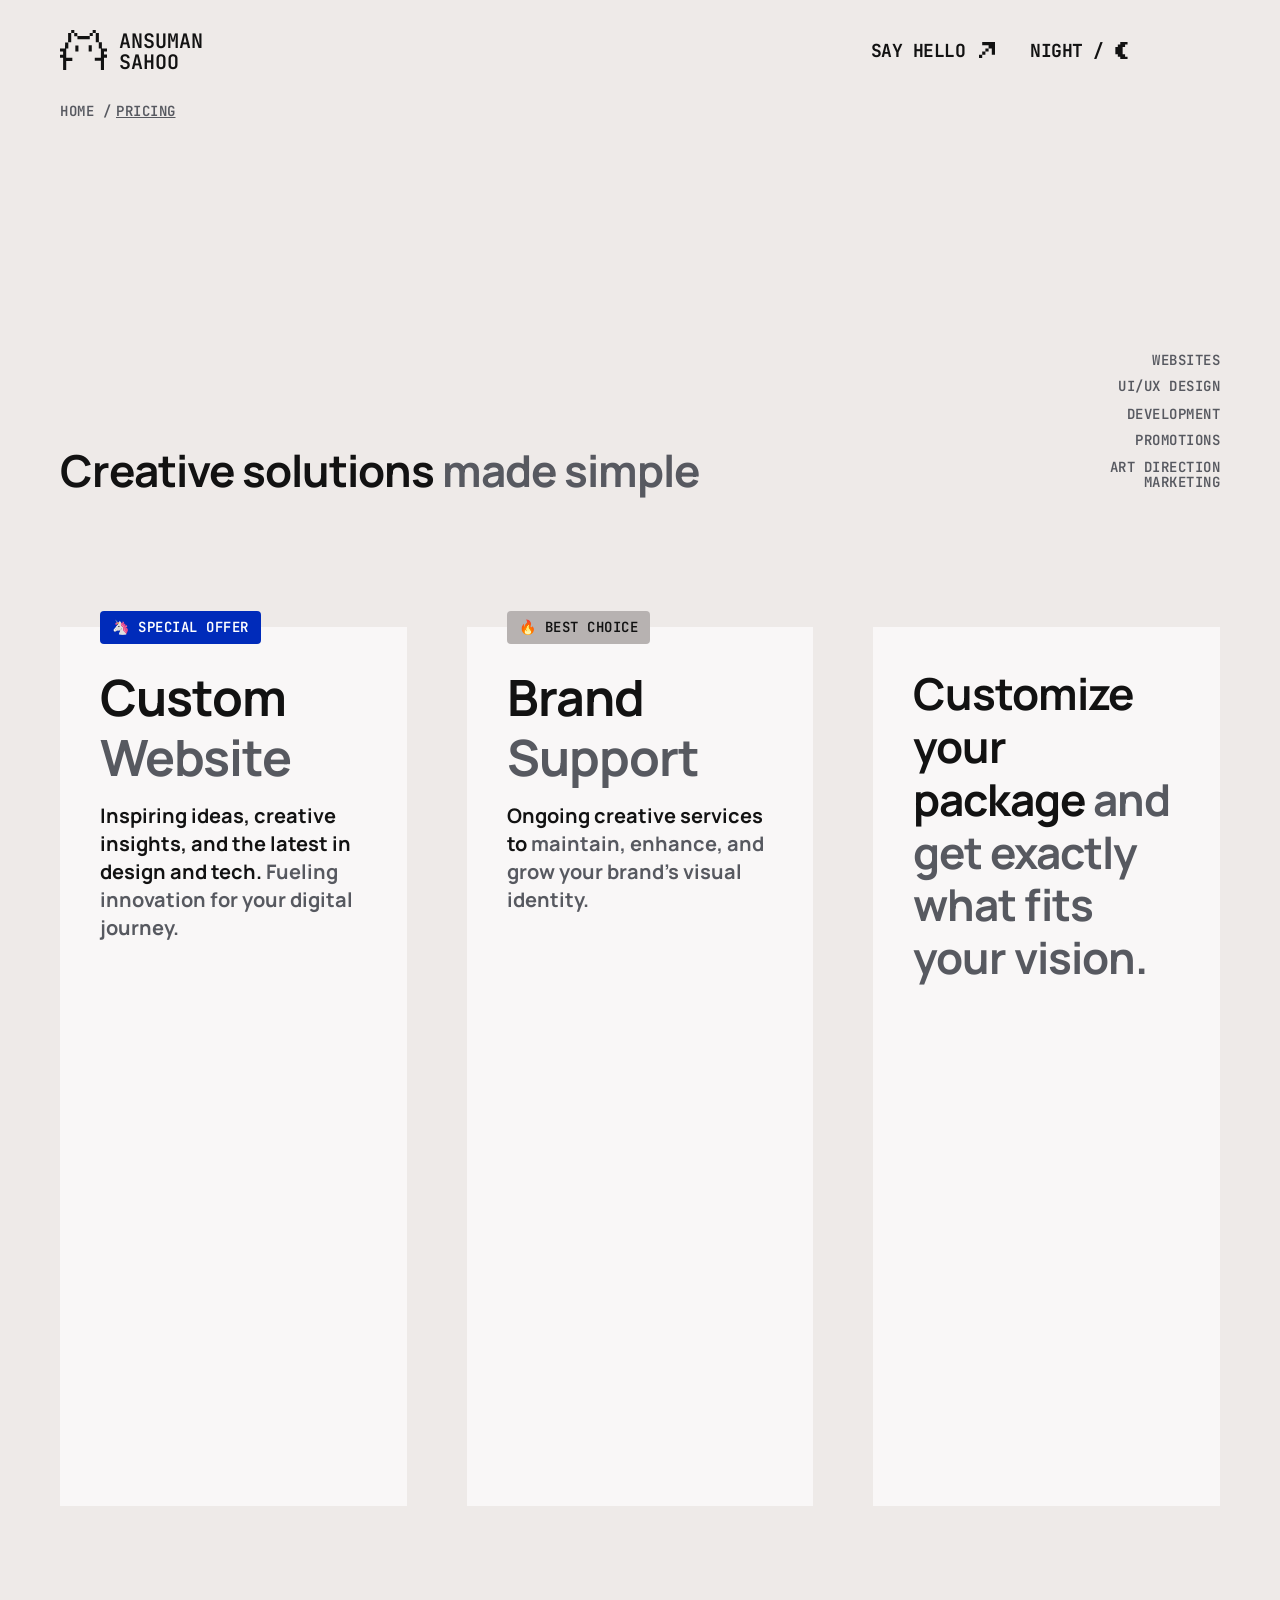
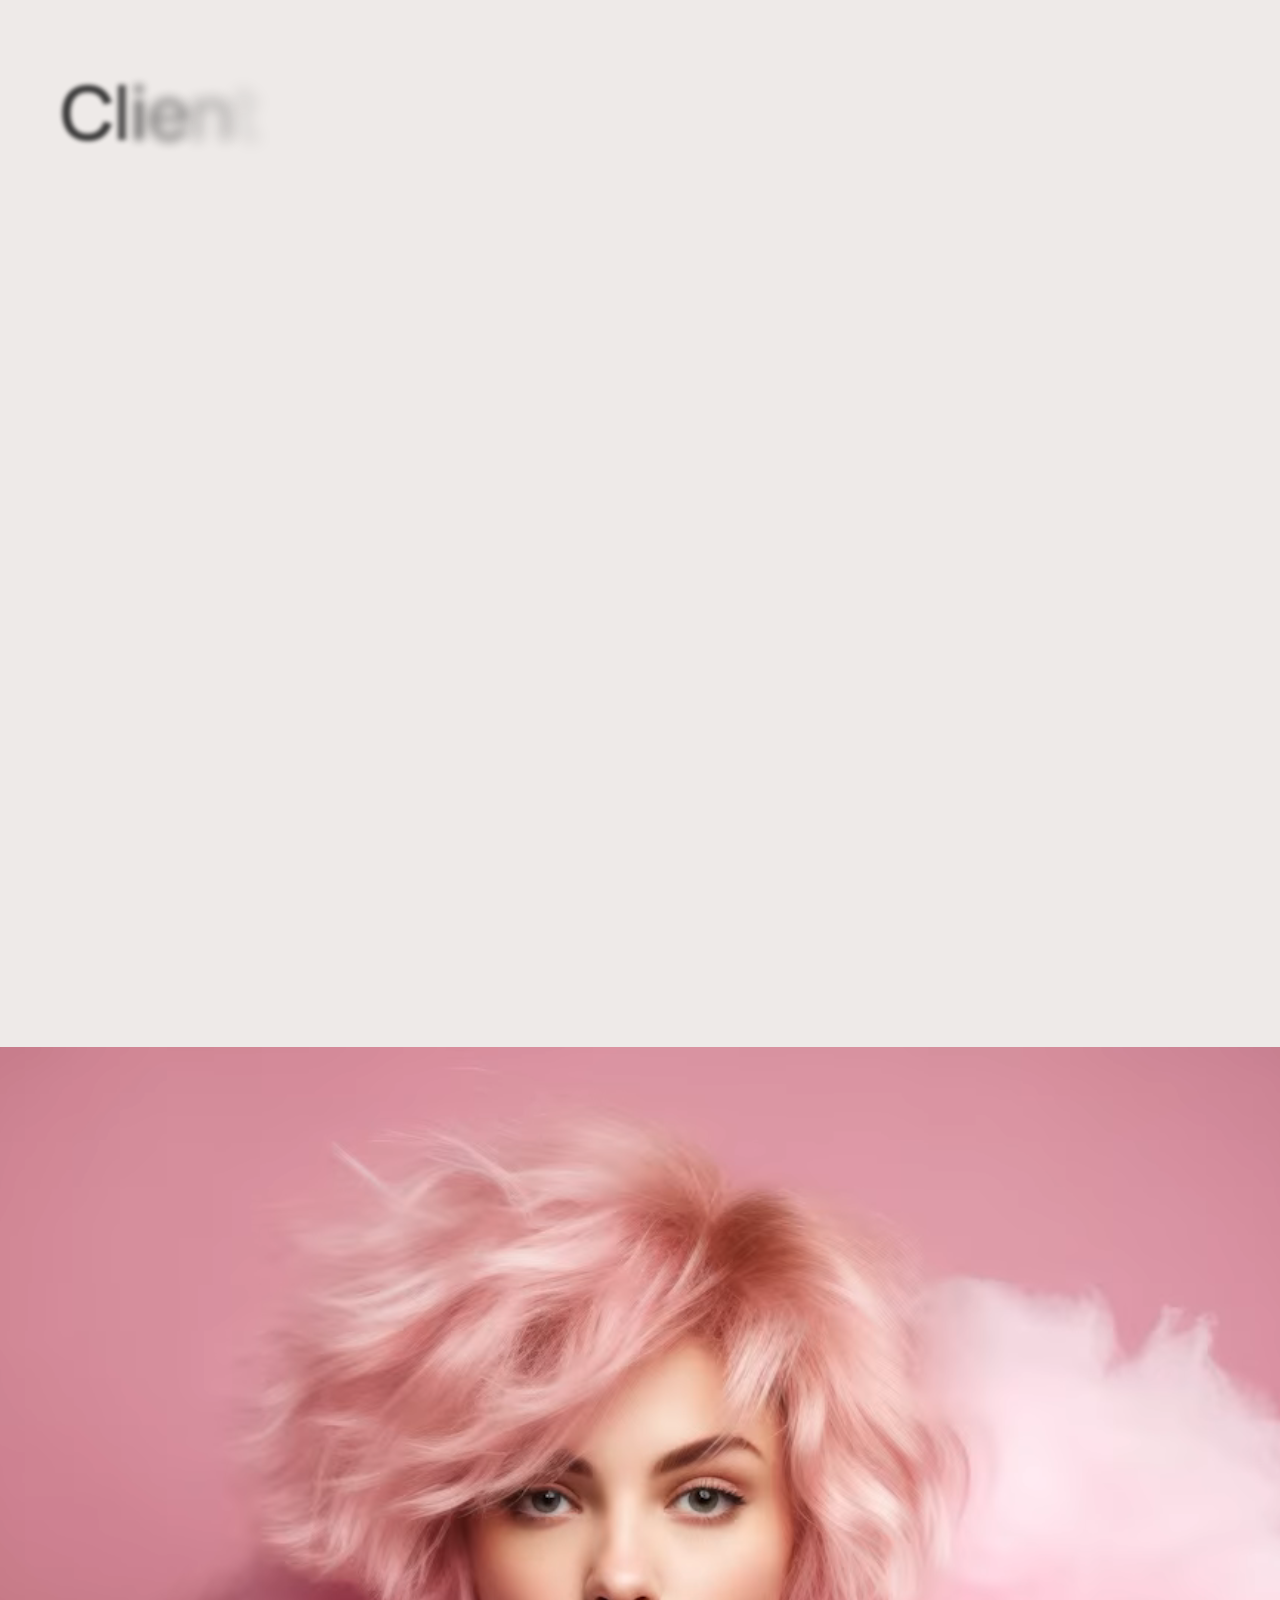
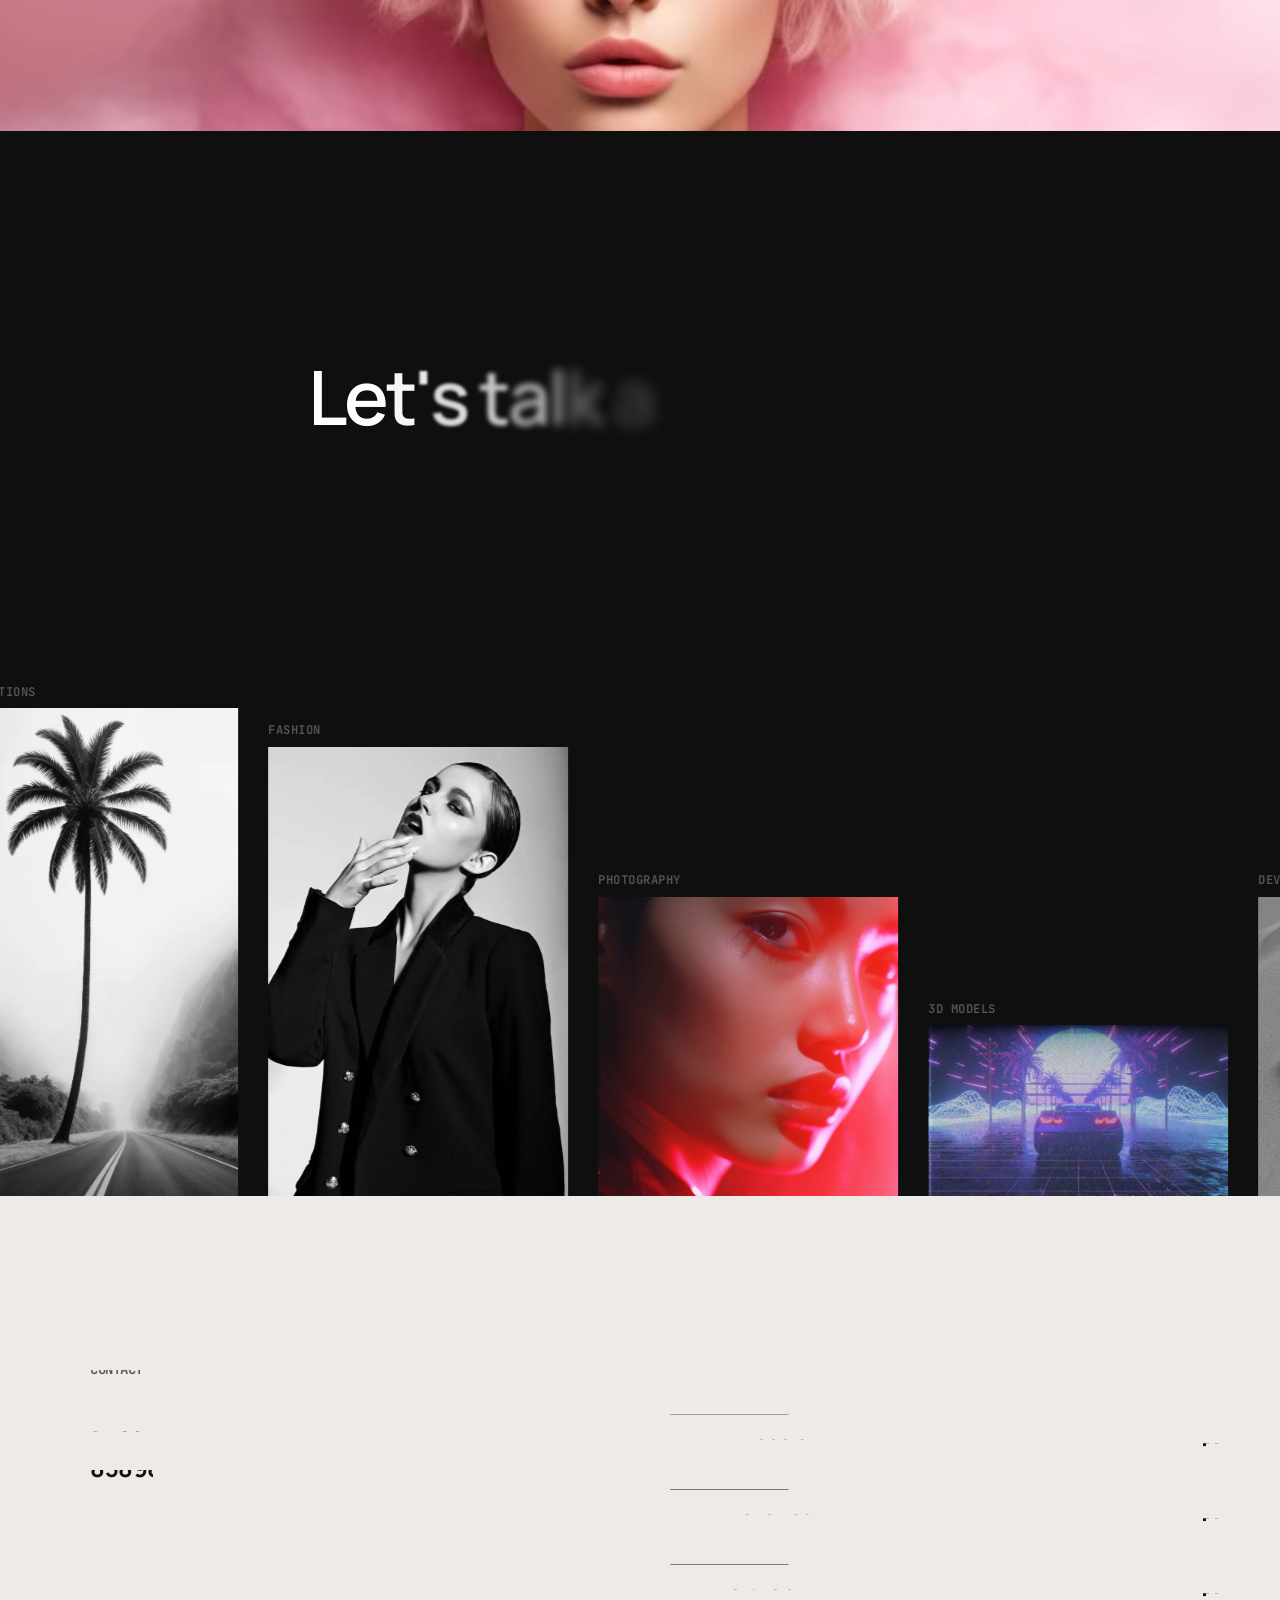
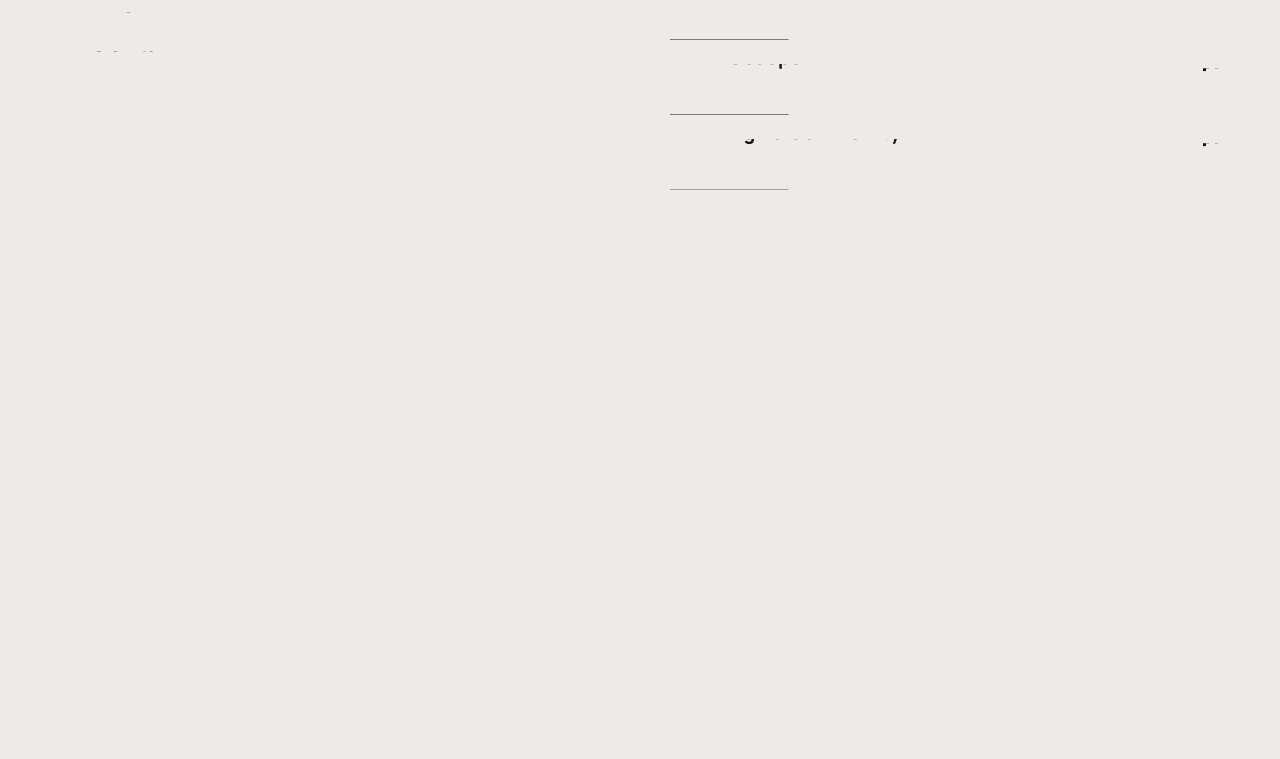
==== commit ee0f71ec: "Reduce site to Home + Contact and add bot-protected PHP contact form - Remove dead links/blog sectio" ====
--- a/index.html
+++ b/index.html
@@ -93,7 +93,7 @@
 
           <!-- Menu Logo Start -->
           <div class="mxd-menu__logo">
-            <a href="index-branding-studio.html" class="menu-logo">
+            <a href="index.html" class="menu-logo">
               <!-- logo icon -->
               <svg class="menu-logo__image" xmlns="http://www.w3.org/2000/svg" version="1.1" viewBox="0 0 42.4 36">
                 <path d="M25.8,13.8h2.8v5.5h-2.8v-5.5ZM13.8,16.6v2.8h2.8v-5.5h-2.8v2.8ZM32.2,0v2.8h-2.8V0h2.8ZM26.7,5.5h2.8v-2.8h-2.8v2.8ZM21.2,5.5h-5.5v2.8h11.1v-2.8h-5.5ZM12.8,2.8v2.8h2.8v-2.8h-2.8ZM10.1,0v2.8h2.8V0h-2.8ZM7.3,5.5v5.5h2.8V2.8h-2.8v2.8ZM4.5,13.8v2.8H0v2.8h2.8v2.8H0v2.8h2.8v11.1h2.8v-8.3h5.5v-2.8h-5.5v-8.3h1.9v-5.5h-2.9v2.8ZM35,5.5v-2.8h-2.8v8.3h2.8v-5.5ZM42.4,19.4v-2.8h-4.7v-5.5h-2.8v5.5h1.9v8.3h-5.5v2.8h5.5v8.3h2.8v-11.1h2.8v-2.8h-2.8v-2.8h2.8Z"></path>
@@ -134,7 +134,7 @@
                   <div class="menu-contact__item">
                     <ul class="menu-contact__list">
                       <li>
-                        <a class="tag tag-m" href="mailto:example@example.com?subject=Message%20from%20your%20site">
+                        <a class="tag tag-m" href="mailto:ansuman8158@gmail.com?subject=Enquiry%20from%20your%20website">
                           <span class="mxd-scramble">ansuman8158@gmail.com</span>
                         </a>
                       </li>
@@ -212,7 +212,7 @@
     <header id="header" class="mxd-header">
       <!-- header logo -->
       <div class="mxd-header__logo loading-fade">
-        <a class="mxd-logo" href="index-branding-studio.html">
+        <a class="mxd-logo" href="index.html">
           <!-- logo icon -->
           <svg class="mxd-logo__image" xmlns="http://www.w3.org/2000/svg" version="1.1" viewBox="0 0 42.4 36">
             <path d="M25.8,13.8h2.8v5.5h-2.8v-5.5ZM13.8,16.6v2.8h2.8v-5.5h-2.8v2.8ZM32.2,0v2.8h-2.8V0h2.8ZM26.7,5.5h2.8v-2.8h-2.8v2.8ZM21.2,5.5h-5.5v2.8h11.1v-2.8h-5.5ZM12.8,2.8v2.8h2.8v-2.8h-2.8ZM10.1,0v2.8h2.8V0h-2.8ZM7.3,5.5v5.5h2.8V2.8h-2.8v2.8ZM4.5,13.8v2.8H0v2.8h2.8v2.8H0v2.8h2.8v11.1h2.8v-8.3h5.5v-2.8h-5.5v-8.3h1.9v-5.5h-2.9v2.8ZM35,5.5v-2.8h-2.8v8.3h2.8v-5.5ZM42.4,19.4v-2.8h-4.7v-5.5h-2.8v5.5h1.9v8.3h-5.5v2.8h5.5v8.3h2.8v-11.1h2.8v-2.8h-2.8v-2.8h2.8Z"></path>
@@ -273,7 +273,7 @@
                     <div class="inner-headline__breadcrumbs loading-fade">
                       <div class="breadcrumbs__nav">
                         <span>
-                          <a href="index-branding-studio.html">
+                          <a href="index.html">
                             <span class="mxd-scramble">Home</span>
                           </a>
                         </span>
@@ -781,110 +781,7 @@
       </div>
       <!-- Section - Parallax Divider Video End -->
 
-      <!-- Section - Blog Preview Grid x3 Plus Title Start -->
-      <div class="mxd-section blur-section pinned-section padding-top-title padding-bottom-preview">
-        <div class="pinned-section__inner">
-          <div class="mxd-container grid-l-container">
-
-            <!-- Block - Section Title v04 Start -->
-            <div class="mxd-block">
-              <div class="mxd-section-title pre-subtitle-s">
-                <div class="container-fluid p-0">
-                  <div class="row g-0">
-                    <div class="col-12 col-xl-8 mxd-grid-item">
-                      <div class="mxd-section-title__title pre-caption">
-                        <h2 class="reveal-type">Our featured<br>insights</h2>
-                      </div>
-                    </div>
-                    <div class="col-12 col-xl-4 mxd-grid-item">
-                      <div class="mxd-section-title__data top-controls">
-                        <div class="mxd-section-title__controls anim-uni-in-up">
-                          <a class="btn btn-line btn-line-default" href="blog-creative.html">
-                            <span class="btn-caption mxd-scramble">News Overview</span>
-                          </a>
-                        </div>
-                        <div class="mxd-section-title__caption no-max-width pre-controls">
-                          <p class="t-bold t-large mxd-split-lines">Inspiring ideas, creative insights, and the latest in 
-                          design and tech. <span>Fueling innovation for your digital journey.</span></p>
-                        </div>
-                      </div>
-                    </div>
-                  </div>
-                </div>
-              </div>
-            </div>
-            <!-- Block - Section Title v04 End -->
-
-            <!-- Block - Blog Preview Grid x3 Start -->
-            <div class="mxd-block">
-              <div class="mxd-blog-grid">
-                <div class="container-fluid p-0">
-                  <div class="row g-0 mxd-blog-grid__gallery">
-                    <div class="col-12 col-lg-4 mxd-blog-item animate-card-3">
-                      <div class="mxd-blog-item__date">
-                        <span class="meta-date">02 February, 2026</span>
-                      </div>
-                      <a class="mxd-blog-item__media active-cursor-permanent" data-cursor-text="Read Post" href="blog-article.html">
-                        <img class="" src="images/pr-01.webp" alt="Blog Preview Image">
-                      </a>
-                      <div class="mxd-blog-item__caption">
-                        <div class="mxd-blog-item__title">
-                          <a class="blog-name-m" href="blog-article.html">Frontend innovations and user journeys</a>
-                        </div>
-                        <div class="mxd-blog-item__tags">
-                          <span class="tag tag-s tag-medium mxd-scramble">UI/UX</span>
-                          <span class="tag tag-s tag-medium mxd-scramble">Development</span>
-                          <span class="tag tag-s tag-medium mxd-scramble">Insights</span>
-                        </div>
-                      </div>
-                    </div>
-                    <div class="col-12 col-lg-4 mxd-blog-item animate-card-3">
-                      <div class="mxd-blog-item__date">
-                        <span class="meta-date">28 January, 2026</span>
-                      </div>
-                      <a class="mxd-blog-item__media active-cursor-permanent" data-cursor-text="Read Post" href="blog-article.html">
-                        <img class="" src="images/pr-02.webp" alt="Blog Preview Image">
-                      </a>
-                      <div class="mxd-blog-item__caption">
-                        <div class="mxd-blog-item__title">
-                          <a class="blog-name-m" href="blog-article.html">Branding in creating digital experiences</a>
-                        </div>
-                        <div class="mxd-blog-item__tags">
-                          <span class="tag tag-s tag-medium mxd-scramble">Concept</span>
-                          <span class="tag tag-s tag-medium mxd-scramble">Editorial</span>
-                          <span class="tag tag-s tag-medium mxd-scramble">Event</span>
-                        </div>
-                      </div>
-                    </div>
-                    <div class="col-12 col-lg-4 mxd-blog-item animate-card-3">
-                      <div class="mxd-blog-item__date">
-                        <span class="meta-date">15 January, 2026</span>
-                      </div>
-                      <a class="mxd-blog-item__media active-cursor-permanent" data-cursor-text="Read Post" href="blog-article.html">
-                        <img class="" src="images/pr-03.webp" alt="Blog Preview Image">
-                      </a>
-                      <div class="mxd-blog-item__caption">
-                        <div class="mxd-blog-item__title">
-                          <a class="blog-name-m" href="blog-article.html">Designing for the future of interactive digital spaces</a>
-                        </div>
-                        <div class="mxd-blog-item__tags">
-                          <span class="tag tag-s tag-medium mxd-scramble">Midjourney</span>
-                          <span class="tag tag-s tag-medium mxd-scramble">News</span>
-                          <span class="tag tag-s tag-medium mxd-scramble">Editorial</span>
-                        </div>
-                      </div>
-                    </div>
-                  </div>
-                </div>
-              </div>
-            </div>
-            <!-- Block - Blog Preview Grid x3 End -->
-
-          </div>
-          <div class="pinned-section__trigger"></div>
-        </div>
-      </div>
-      <!-- Section - Blog Preview Grid x3 Plus Title End -->
+      <!-- Section - Blog Preview Grid removed (blog pages not part of this site) -->
       
       <!-- Section - CTA with Marquee Start -->
       <div class="mxd-section blur-section bg-color-opposite">
@@ -1092,7 +989,7 @@
                           <div class="mxd-footer-nav02__list">
                             <ul>
                               <li>
-                                <a class="anim-uni-slide-down" href="mailto:example@example.com?subject=Message%20from%20your%20site">
+                                <a class="anim-uni-slide-down" href="mailto:ansuman8158@gmail.com?subject=Enquiry%20from%20your%20website">
                                   <span>ansuman8158@gmail.com</span>
                                 </a>
                               </li>
@@ -1113,9 +1010,11 @@
                           <div class="mxd-footer-nav02__list">
                             <ul>
                               <li>
-                                <a class="anim-uni-slide-down" href="https://faylofashion.com/Ansuportfolio/pricing"><span>Pricing</span></a>
+                                <a class="anim-uni-slide-down" href="index.html"><span>Pricing</span></a>
                               </li>
-                              
+                              <li>
+                                <a class="anim-uni-slide-down" href="contact.html"><span>Contact</span></a>
+                              </li>
                             </ul>
                           </div>
                         </div>
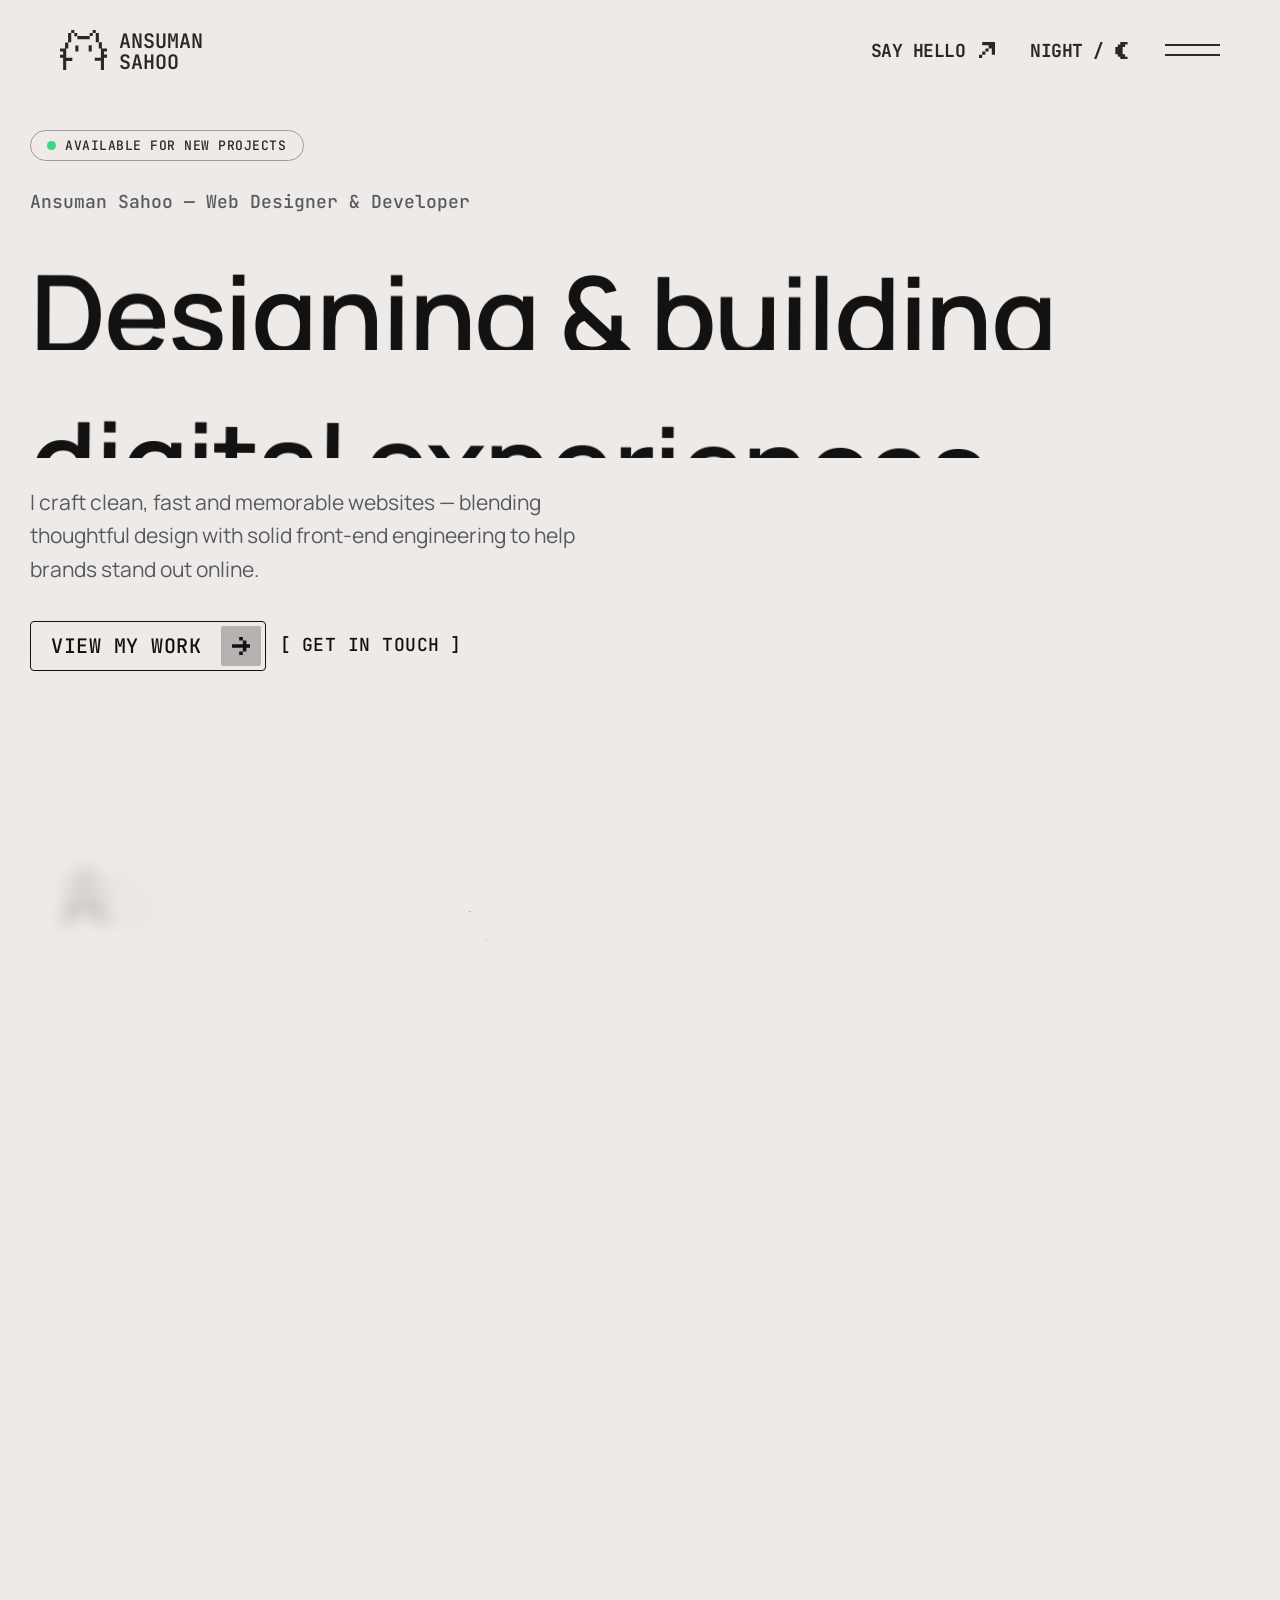
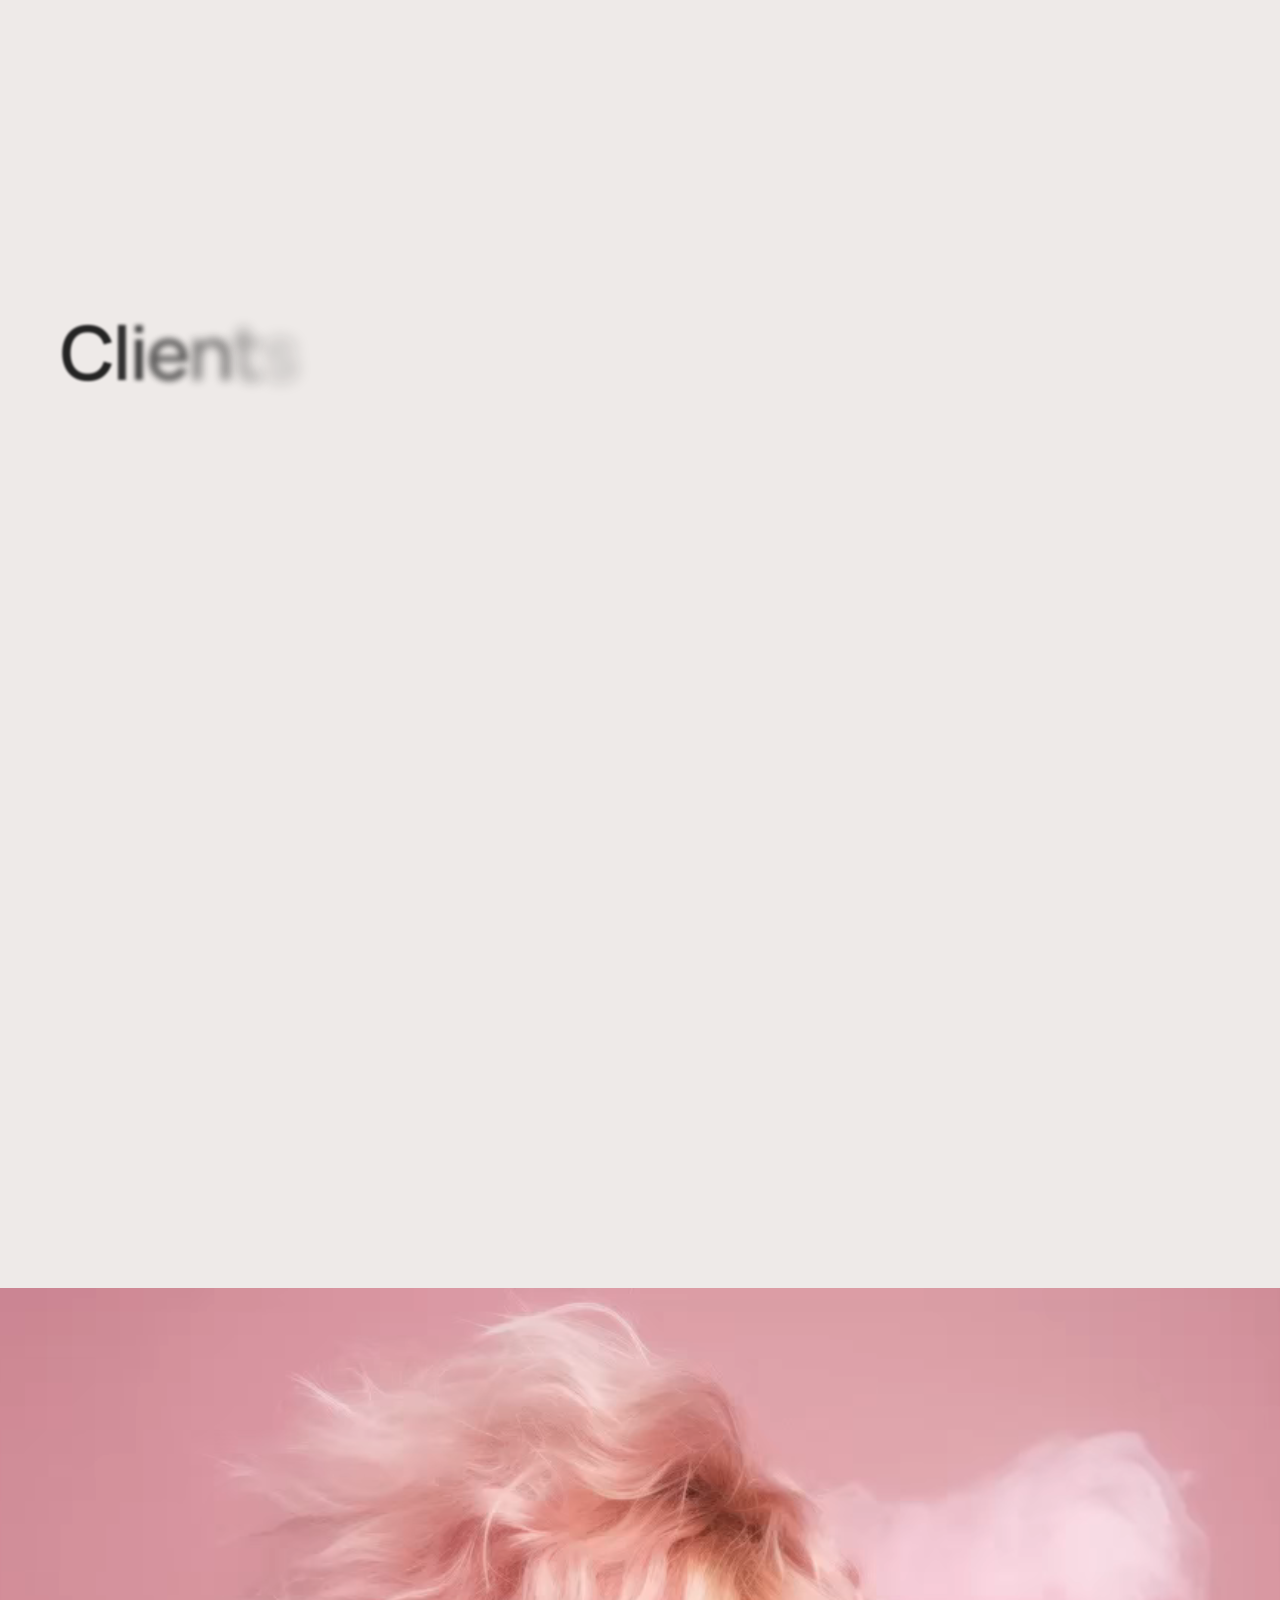
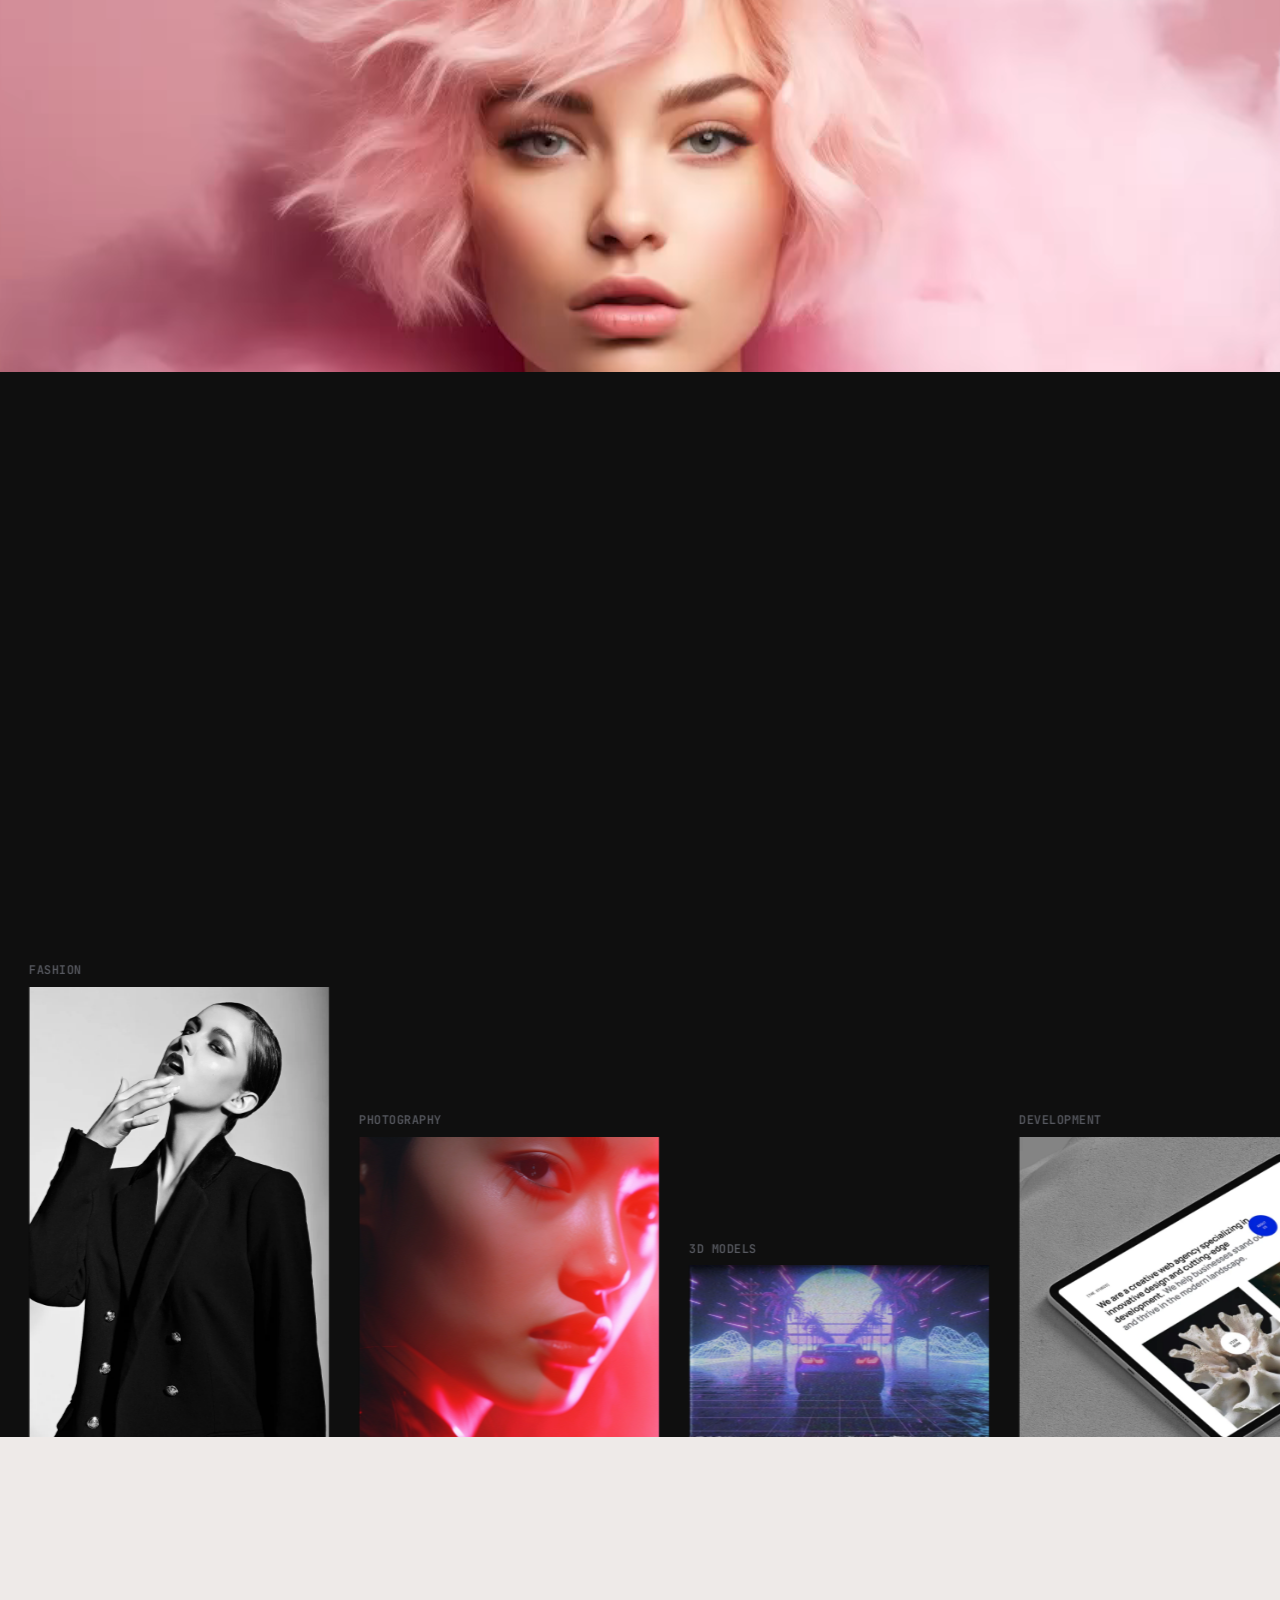
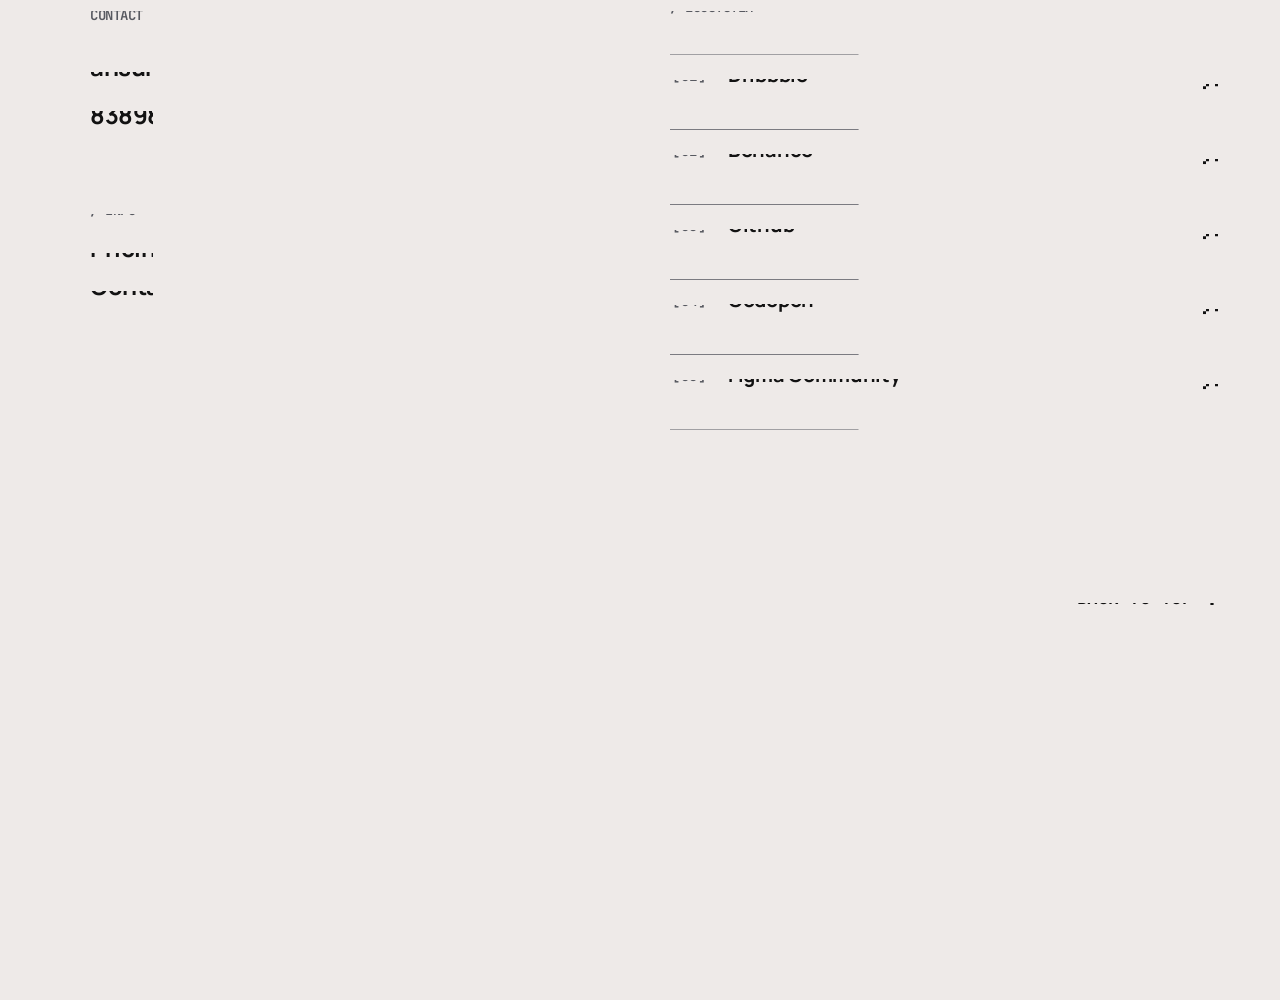
==== commit f88fdca3: "Rebuild home page as a professional portfolio + responsive polish - Replace pricing-first home with " ====
--- a/index.html
+++ b/index.html
@@ -2,10 +2,10 @@
     <meta charset="UTF-8">
 
     <!-- Page Title -->
-    <title>My Portfolio</title>
+    <title>Ansuman Sahoo — Web Designer &amp; Developer</title>
 
     <!-- Meta Tags -->
-    <meta name="description" content="Stand out and express your uniqueness with Ansuman Sahoo - a vibrant and minimal HTML template for creatives, studios and freelancers. Impress your website visitors with a clean, stylish layout and stunning visuals.">
+    <meta name="description" content="Ansuman Sahoo is a web designer and front-end developer based in Kolkata, India, crafting clean, fast and memorable websites for brands and creatives.">
     <meta name="keywords" content="Ansuman, resume, portfolio, personal page, cv, template, one page, responsive, html5, css3, creative, clean">
     <meta name="author" content="Ansuman">
 
@@ -259,65 +259,222 @@
       </div>
       <!-- Blur Effect End -->
 
-      <!-- Section - Inner Headline v01 Start -->
+      <!-- Section - Hero Start -->
       <div class="mxd-section blur-section">
         <div class="mxd-container grid-l-container">
-
-          <!-- Block - Inner Headline v01 Start -->
           <div class="mxd-block loading-wrap">
-            <div class="inner-headline margin-bottom-subtitle">
-              <div class="container-fluid p-0">
-                <div class="row g-0">
-                  <div class="col-12 mxd-grid-item">
-                    <!-- breadcrumbs -->
-                    <div class="inner-headline__breadcrumbs loading-fade">
-                      <div class="breadcrumbs__nav">
-                        <span>
-                          <a href="index.html">
-                            <span class="mxd-scramble">Home</span>
-                          </a>
-                        </span>
-                        <span class="current-item">Pricing
-                        </span>
-                      </div>
-                    </div>
-                  </div>
-                  <div class="col-12">
-                    <!-- content -->
-                    <div class="inner-headline__content has-large-title">
-                      <div class="container-fluid p-0">
-                        <div class="row g-0">
-                          <div class="col-12 col-xl-9 mxd-grid-item">
-                            <div class="inner-headline__title pre-subtitle-large">
-                              <h1 class="large loading-split">Pricing plans<sup>(3)</sup></h1>
-                            </div>
-                            <div class="inner-headline__subtitle loading-item">
-                              <p>Creative solutions <span>made simple</span></p>
-                            </div>
-                          </div>
-                          <div class="col-12 col-xl-3 mxd-grid-item">
-                            <div class="inner-headline__tags align-end-desktop tags-large-subtitle">
-                              <span class="tag tag-m meta-tag mxd-scramble loading-item">Websites</span>
-                              <span class="tag tag-m meta-tag mxd-scramble loading-item">UI/UX Design</span>
-                              <span class="tag tag-m meta-tag mxd-scramble loading-item">Development</span>
-                              <span class="tag tag-m meta-tag mxd-scramble loading-item">Promotions</span>
-                              <span class="tag tag-m meta-tag mxd-scramble loading-item">Art direction</span>
-                              <span class="tag tag-m meta-tag mxd-scramble loading-item">Marketing</span>
-                            </div>
-                          </div>
-                        </div>
-                      </div>
-                    </div>
-                  </div>
-                </div>
-              </div>
-            </div>
-          </div>
-          <!-- Block - Inner Headline v01 End -->
-
+            <div class="pf-hero">
+              <div class="pf-hero__badge loading-fade">
+                <span class="pf-dot"></span>
+                <span class="mxd-scramble">Available for new projects</span>
+              </div>
+              <p class="pf-hero__eyebrow loading-item">Ansuman Sahoo — Web Designer &amp; Developer</p>
+              <h1 class="pf-hero__title loading-split">Designing &amp; building digital experiences.</h1>
+              <div class="pf-hero__lead loading-item">
+                <p>I craft clean, fast and memorable websites — blending thoughtful design with solid front-end engineering to help brands stand out online.</p>
+              </div>
+              <div class="pf-hero__actions loading-item">
+                <a class="btn btn-default-icon btn-default-outline slide-right" href="#work">
+                  <span class="btn-caption mxd-scramble">View my work</span>
+                  <i class="btn-icon">
+                    <svg xmlns="http://www.w3.org/2000/svg" version="1.1" viewBox="0 0 18 18"><path d="M10.8,0v3.6h-3.6V0h3.6ZM14.4,10.8h3.6v-3.6h-3.6v-3.6h-3.6v3.6H0v3.6h10.8v3.6h3.6v-3.6ZM10.8,14.4h-3.6v3.6h3.6v-3.6Z"></path></svg>
+                  </i>
+                </a>
+                <a class="btn btn-line btn-line-default" href="contact.html">
+                  <span class="btn-caption mxd-scramble">Get in touch</span>
+                </a>
+              </div>
+            </div>
+          </div>
         </div>
       </div>
-      <!-- Section - Inner Headline v01 End -->
+      <!-- Section - Hero End -->
+
+      <!-- Section - About Start -->
+      <div class="mxd-section blur-section padding-top-title padding-bottom-t-medium">
+        <div class="mxd-container grid-l-container">
+          <div class="mxd-block">
+            <div class="container-fluid p-0">
+              <div class="row g-0">
+                <div class="col-12 col-xl-4 mxd-grid-item">
+                  <div class="mxd-section-title pre-grid-xl-mobile">
+                    <div class="mxd-section-title__title">
+                      <h2 class="reveal-type">About</h2>
+                    </div>
+                  </div>
+                </div>
+                <div class="col-12 col-xl-8 mxd-grid-item">
+                  <div class="pf-about">
+                    <p class="pf-about__text t-bold t-large mxd-split-lines">I'm a designer and developer based in Kolkata, India, with a passion for building digital products that feel as good as they look. <span>From the first wireframe to the final line of code, I care about the details that make an experience effortless.</span></p>
+                    <ul class="pf-facts">
+                      <li class="anim-uni-in-up"><span class="pf-facts__num">3+</span><span class="pf-facts__label">Years of experience</span></li>
+                      <li class="anim-uni-in-up"><span class="pf-facts__num">40+</span><span class="pf-facts__label">Projects delivered</span></li>
+                      <li class="anim-uni-in-up"><span class="pf-facts__num">100%</span><span class="pf-facts__label">Client satisfaction</span></li>
+                    </ul>
+                  </div>
+                </div>
+              </div>
+            </div>
+          </div>
+        </div>
+      </div>
+      <!-- Section - About End -->
+
+      <!-- Section - Selected Work Start -->
+      <div id="work" class="mxd-section blur-section padding-top-title padding-bottom-t-medium">
+        <div class="mxd-container grid-l-container">
+          <div class="mxd-block">
+            <div class="container-fluid p-0">
+              <div class="row g-0 pf-worktitle">
+                <div class="col-12 col-xl-8 mxd-grid-item">
+                  <div class="mxd-section-title__title">
+                    <h2 class="reveal-type">Selected<br>work</h2>
+                  </div>
+                </div>
+                <div class="col-12 col-xl-4 mxd-grid-item pf-worktitle__cta">
+                  <a class="btn btn-line btn-line-default anim-uni-in-up" href="contact.html">
+                    <span class="btn-caption mxd-scramble">Start a project</span>
+                  </a>
+                </div>
+              </div>
+            </div>
+
+            <div class="container-fluid p-0">
+              <div class="row g-0 pf-works">
+                <!-- project -->
+                <div class="col-12 col-lg-6 mxd-grid-item animate-card-3">
+                  <a class="pf-work active-cursor-permanent" data-cursor-text="View" href="contact.html">
+                    <div class="pf-work__media"><img src="images/pr-01.webp" alt="Project preview"></div>
+                    <div class="pf-work__meta">
+                      <div class="pf-work__head">
+                        <h3 class="pf-work__name">Aurora — Brand Website</h3>
+                        <span class="pf-work__year">2025</span>
+                      </div>
+                      <div class="pf-work__tags">
+                        <span class="tag tag-s tag-medium mxd-scramble">Web Design</span>
+                        <span class="tag tag-s tag-medium mxd-scramble">Development</span>
+                      </div>
+                    </div>
+                  </a>
+                </div>
+                <!-- project -->
+                <div class="col-12 col-lg-6 mxd-grid-item animate-card-3">
+                  <a class="pf-work active-cursor-permanent" data-cursor-text="View" href="contact.html">
+                    <div class="pf-work__media"><img src="images/pr-02.webp" alt="Project preview"></div>
+                    <div class="pf-work__meta">
+                      <div class="pf-work__head">
+                        <h3 class="pf-work__name">Nova — Product Landing</h3>
+                        <span class="pf-work__year">2025</span>
+                      </div>
+                      <div class="pf-work__tags">
+                        <span class="tag tag-s tag-medium mxd-scramble">UI/UX</span>
+                        <span class="tag tag-s tag-medium mxd-scramble">Webflow</span>
+                      </div>
+                    </div>
+                  </a>
+                </div>
+                <!-- project -->
+                <div class="col-12 col-lg-6 mxd-grid-item animate-card-3">
+                  <a class="pf-work active-cursor-permanent" data-cursor-text="View" href="contact.html">
+                    <div class="pf-work__media"><img src="images/pr-03.webp" alt="Project preview"></div>
+                    <div class="pf-work__meta">
+                      <div class="pf-work__head">
+                        <h3 class="pf-work__name">Studio Lumen — Portfolio</h3>
+                        <span class="pf-work__year">2024</span>
+                      </div>
+                      <div class="pf-work__tags">
+                        <span class="tag tag-s tag-medium mxd-scramble">Branding</span>
+                        <span class="tag tag-s tag-medium mxd-scramble">Frontend</span>
+                      </div>
+                    </div>
+                  </a>
+                </div>
+                <!-- project -->
+                <div class="col-12 col-lg-6 mxd-grid-item animate-card-3">
+                  <a class="pf-work active-cursor-permanent" data-cursor-text="View" href="contact.html">
+                    <div class="pf-work__media"><img src="images/1920x1200_dv07.webp" alt="Project preview"></div>
+                    <div class="pf-work__meta">
+                      <div class="pf-work__head">
+                        <h3 class="pf-work__name">Meridian — E-commerce</h3>
+                        <span class="pf-work__year">2024</span>
+                      </div>
+                      <div class="pf-work__tags">
+                        <span class="tag tag-s tag-medium mxd-scramble">Shopify</span>
+                        <span class="tag tag-s tag-medium mxd-scramble">Design</span>
+                      </div>
+                    </div>
+                  </a>
+                </div>
+              </div>
+            </div>
+          </div>
+        </div>
+      </div>
+      <!-- Section - Selected Work End -->
+
+      <!-- Section - Expertise Start -->
+      <div class="mxd-section blur-section padding-top-title padding-bottom-t-medium">
+        <div class="mxd-container grid-l-container">
+          <div class="mxd-block">
+            <div class="container-fluid p-0">
+              <div class="row g-0">
+                <div class="col-12 col-xl-4 mxd-grid-item">
+                  <div class="mxd-section-title pre-grid-xl-mobile">
+                    <div class="mxd-section-title__title">
+                      <h2 class="reveal-type">What I do</h2>
+                    </div>
+                  </div>
+                </div>
+                <div class="col-12 col-xl-8 mxd-grid-item">
+                  <ul class="pf-services">
+                    <li class="pf-service anim-uni-in-up">
+                      <span class="pf-service__no">01</span>
+                      <div class="pf-service__body">
+                        <h3 class="pf-service__title">Web Design</h3>
+                        <p class="pf-service__text">Modern, conversion-focused layouts with a strong sense of hierarchy, motion and brand personality.</p>
+                      </div>
+                    </li>
+                    <li class="pf-service anim-uni-in-up">
+                      <span class="pf-service__no">02</span>
+                      <div class="pf-service__body">
+                        <h3 class="pf-service__title">Front-End Development</h3>
+                        <p class="pf-service__text">Pixel-accurate, accessible and lightning-fast builds with HTML, CSS, JavaScript and modern frameworks.</p>
+                      </div>
+                    </li>
+                    <li class="pf-service anim-uni-in-up">
+                      <span class="pf-service__no">03</span>
+                      <div class="pf-service__body">
+                        <h3 class="pf-service__title">UI / UX Design</h3>
+                        <p class="pf-service__text">Research-led interfaces and prototypes that are intuitive, inclusive and a pleasure to use.</p>
+                      </div>
+                    </li>
+                    <li class="pf-service anim-uni-in-up">
+                      <span class="pf-service__no">04</span>
+                      <div class="pf-service__body">
+                        <h3 class="pf-service__title">Branding</h3>
+                        <p class="pf-service__text">Visual identities, logos and design systems that keep your brand consistent everywhere.</p>
+                      </div>
+                    </li>
+                  </ul>
+                </div>
+              </div>
+            </div>
+          </div>
+        </div>
+      </div>
+      <!-- Section - Expertise End -->
+
+      <!-- Section - Pricing Title Start -->
+      <div class="mxd-section blur-section padding-top-title">
+        <div class="mxd-container grid-l-container">
+          <div class="mxd-block">
+            <div class="mxd-section-title__title pf-center-title">
+              <h2 class="reveal-type">Services &amp; pricing</h2>
+            </div>
+          </div>
+        </div>
+      </div>
+      <!-- Section - Pricing Title End -->
 
       <!-- Section - Pricing Cards Start -->
       <div class="mxd-section">
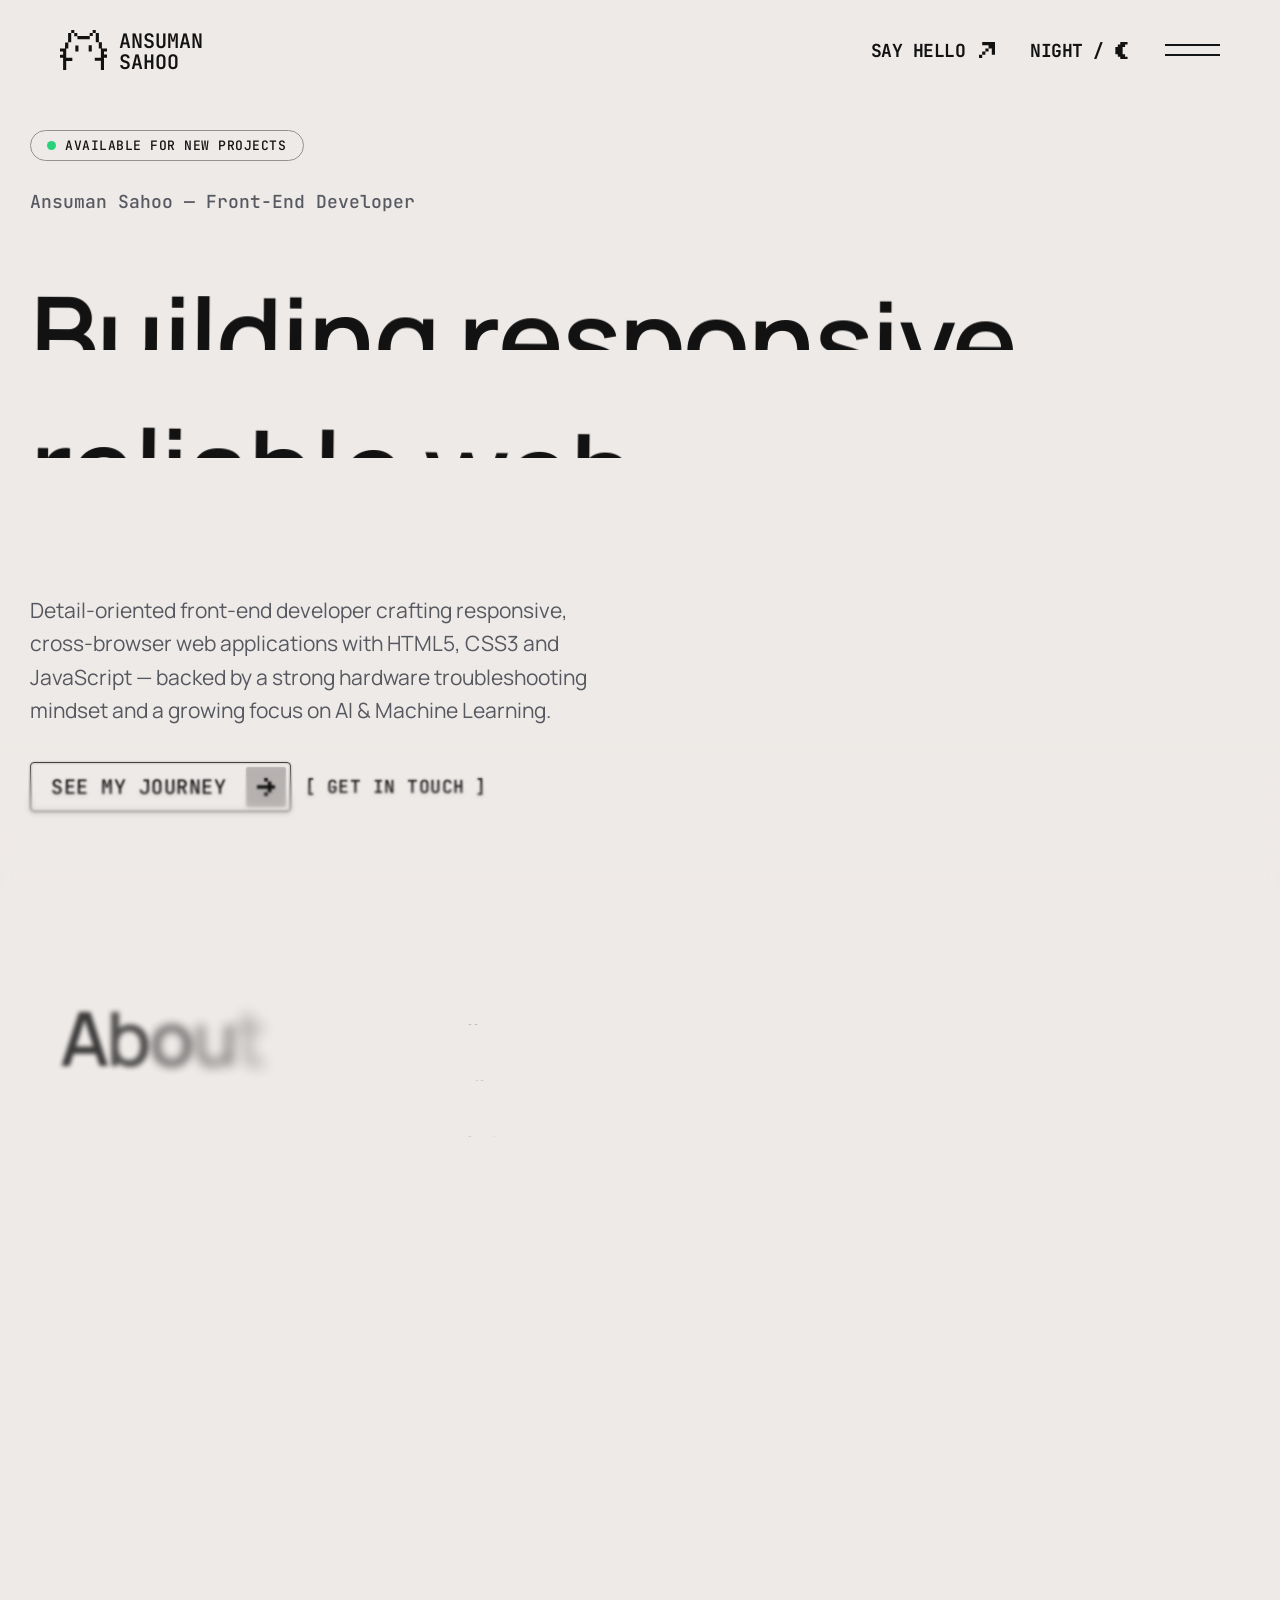
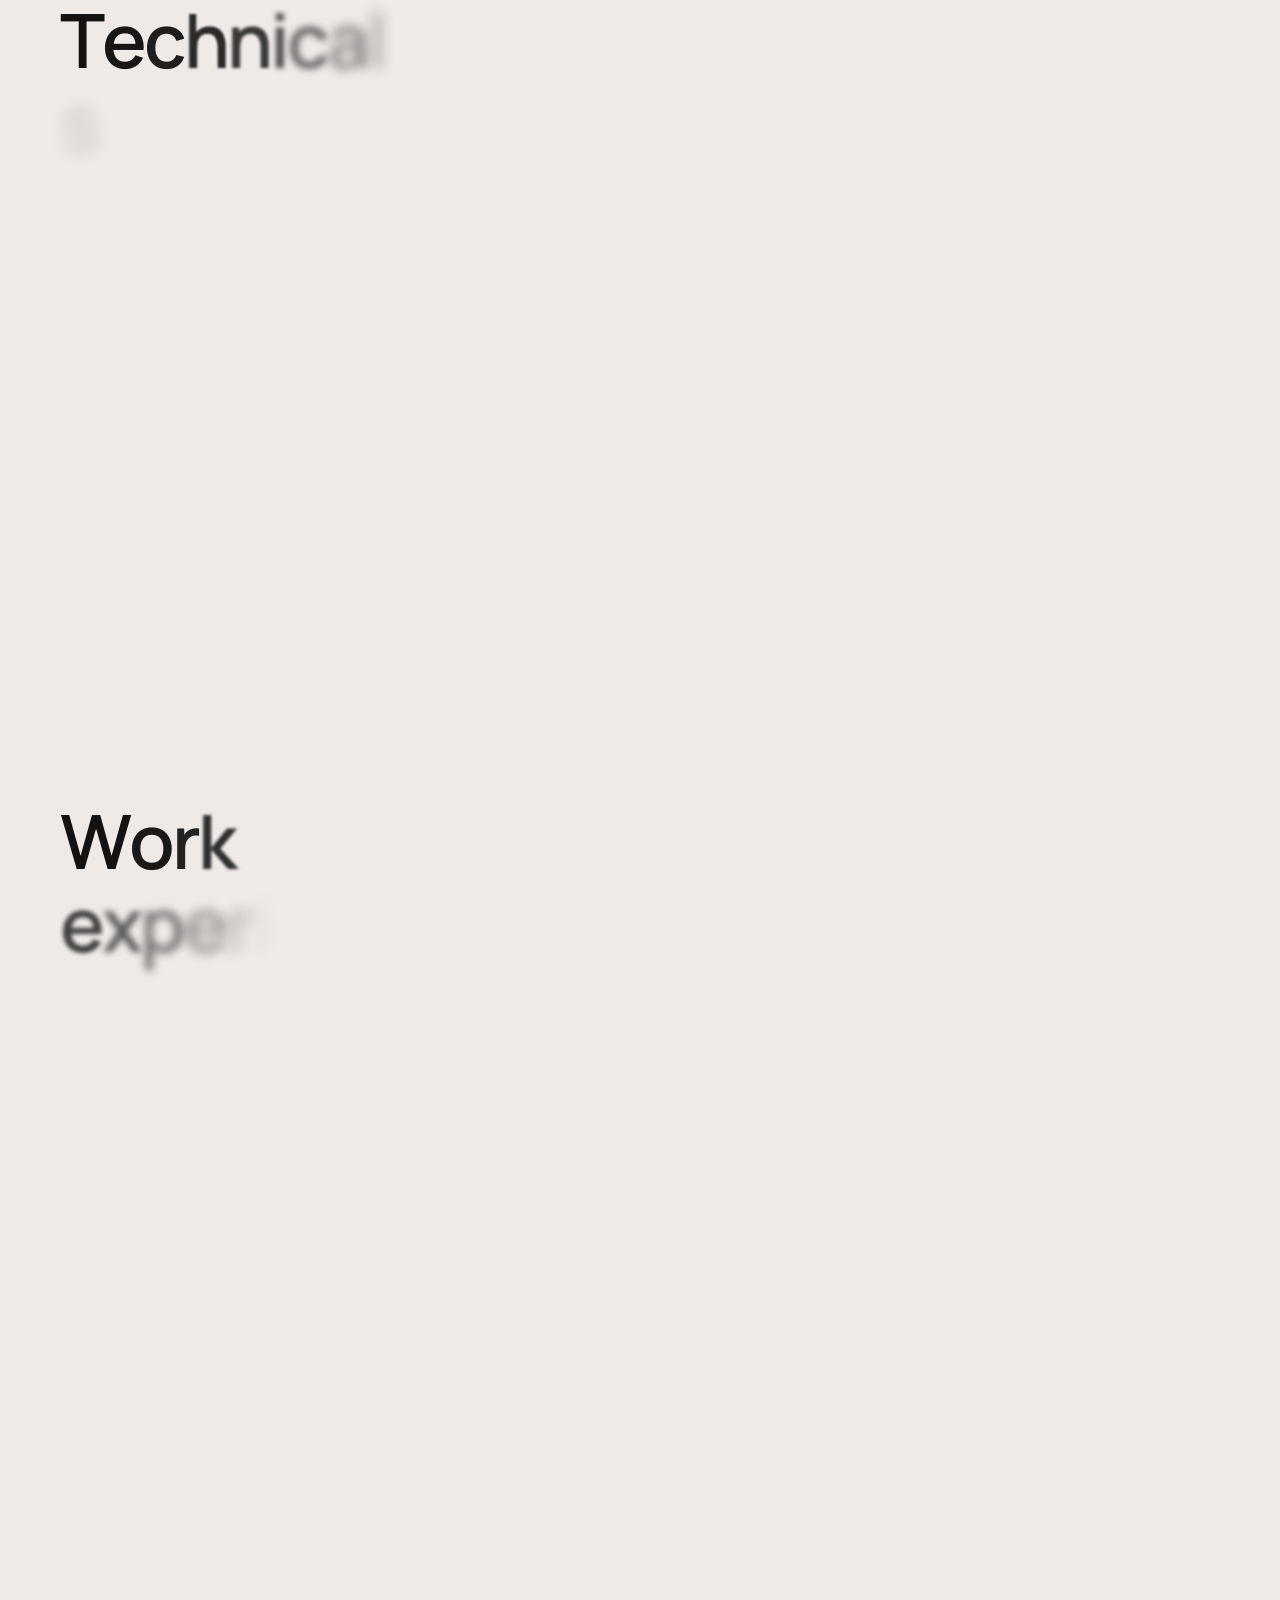
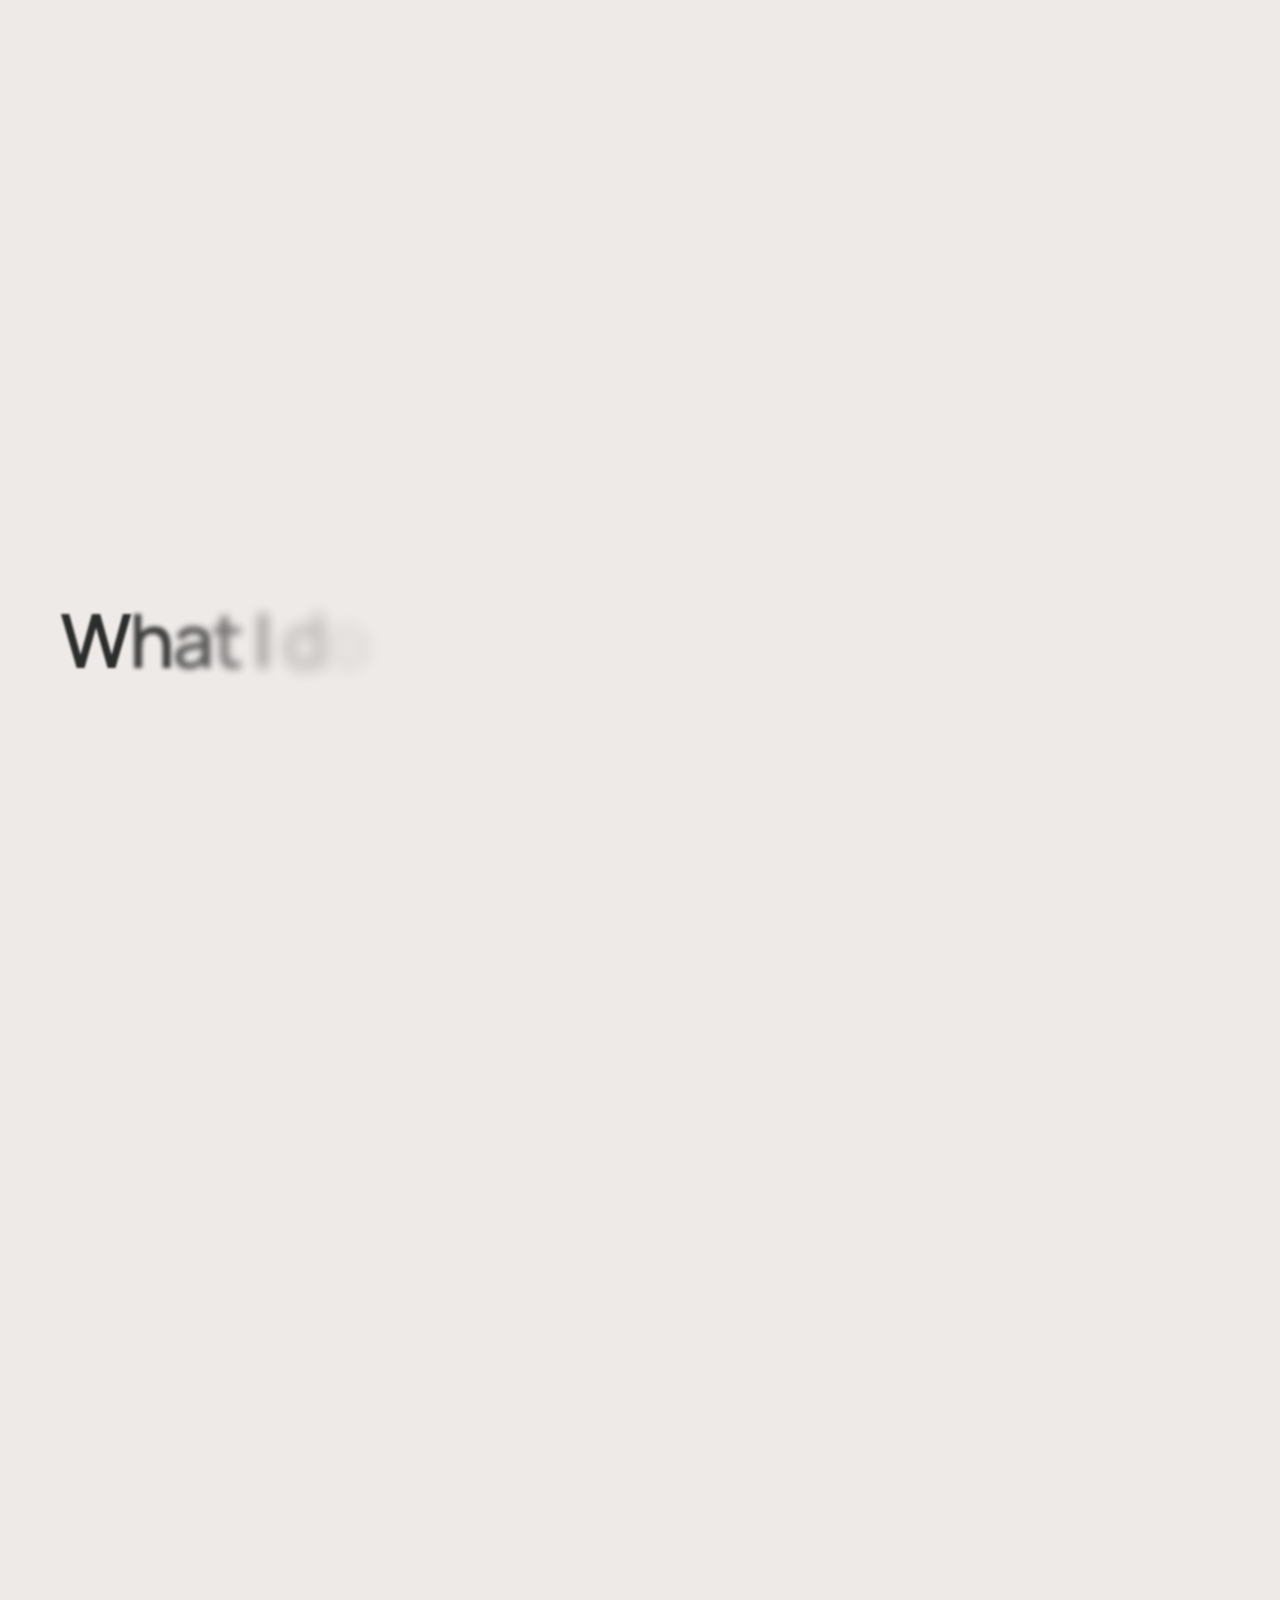
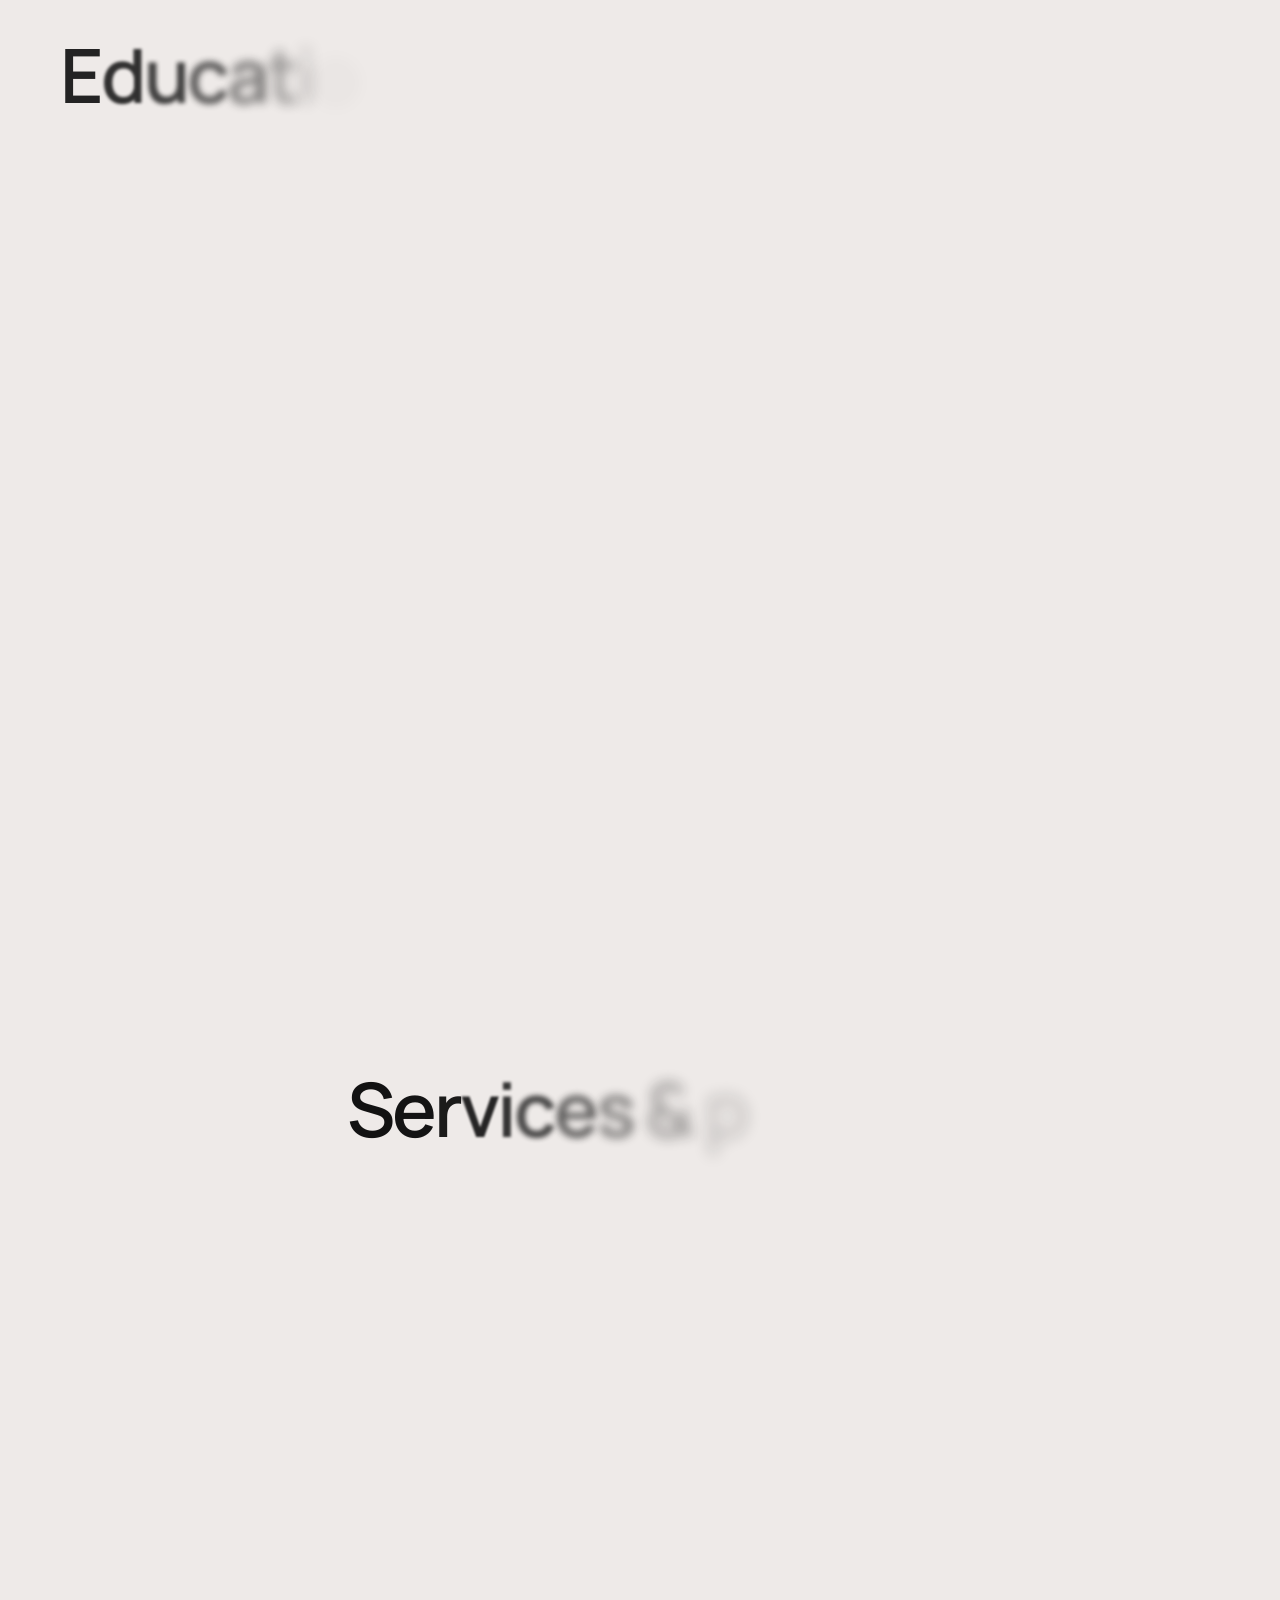
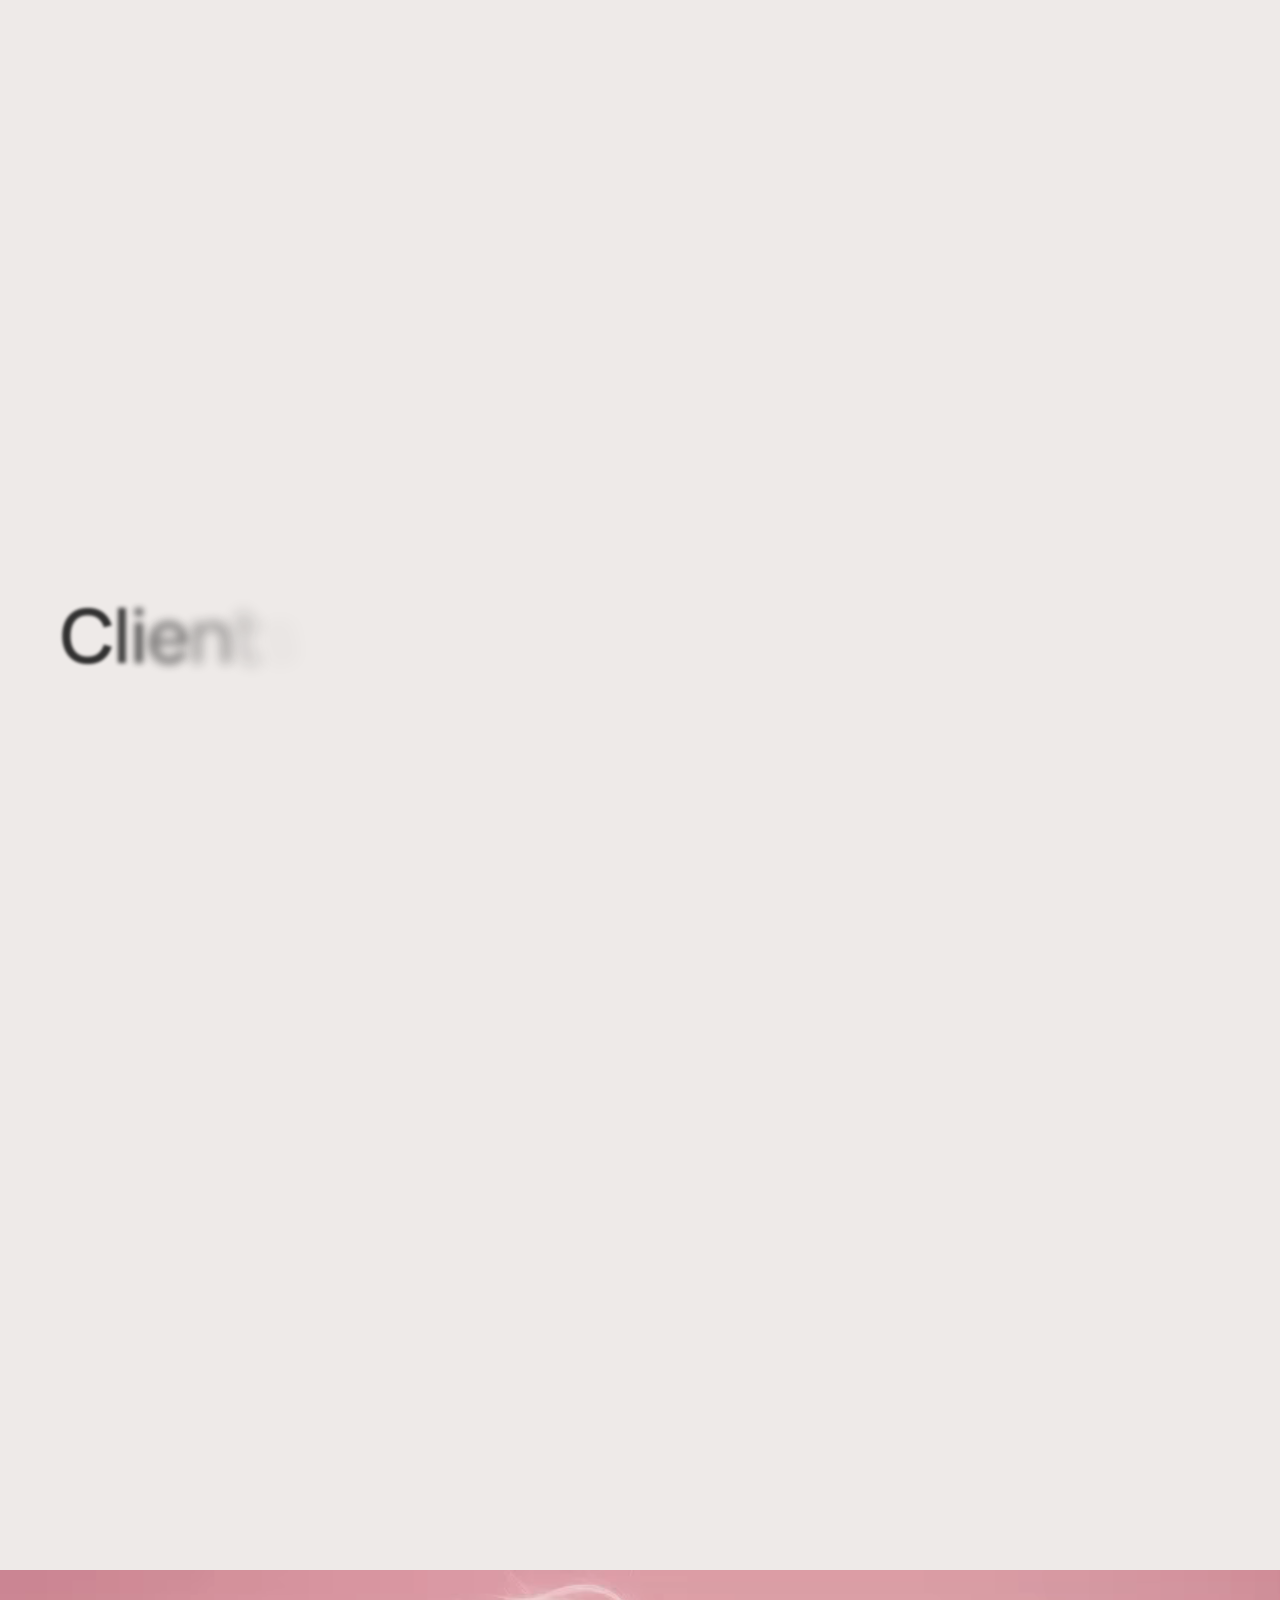
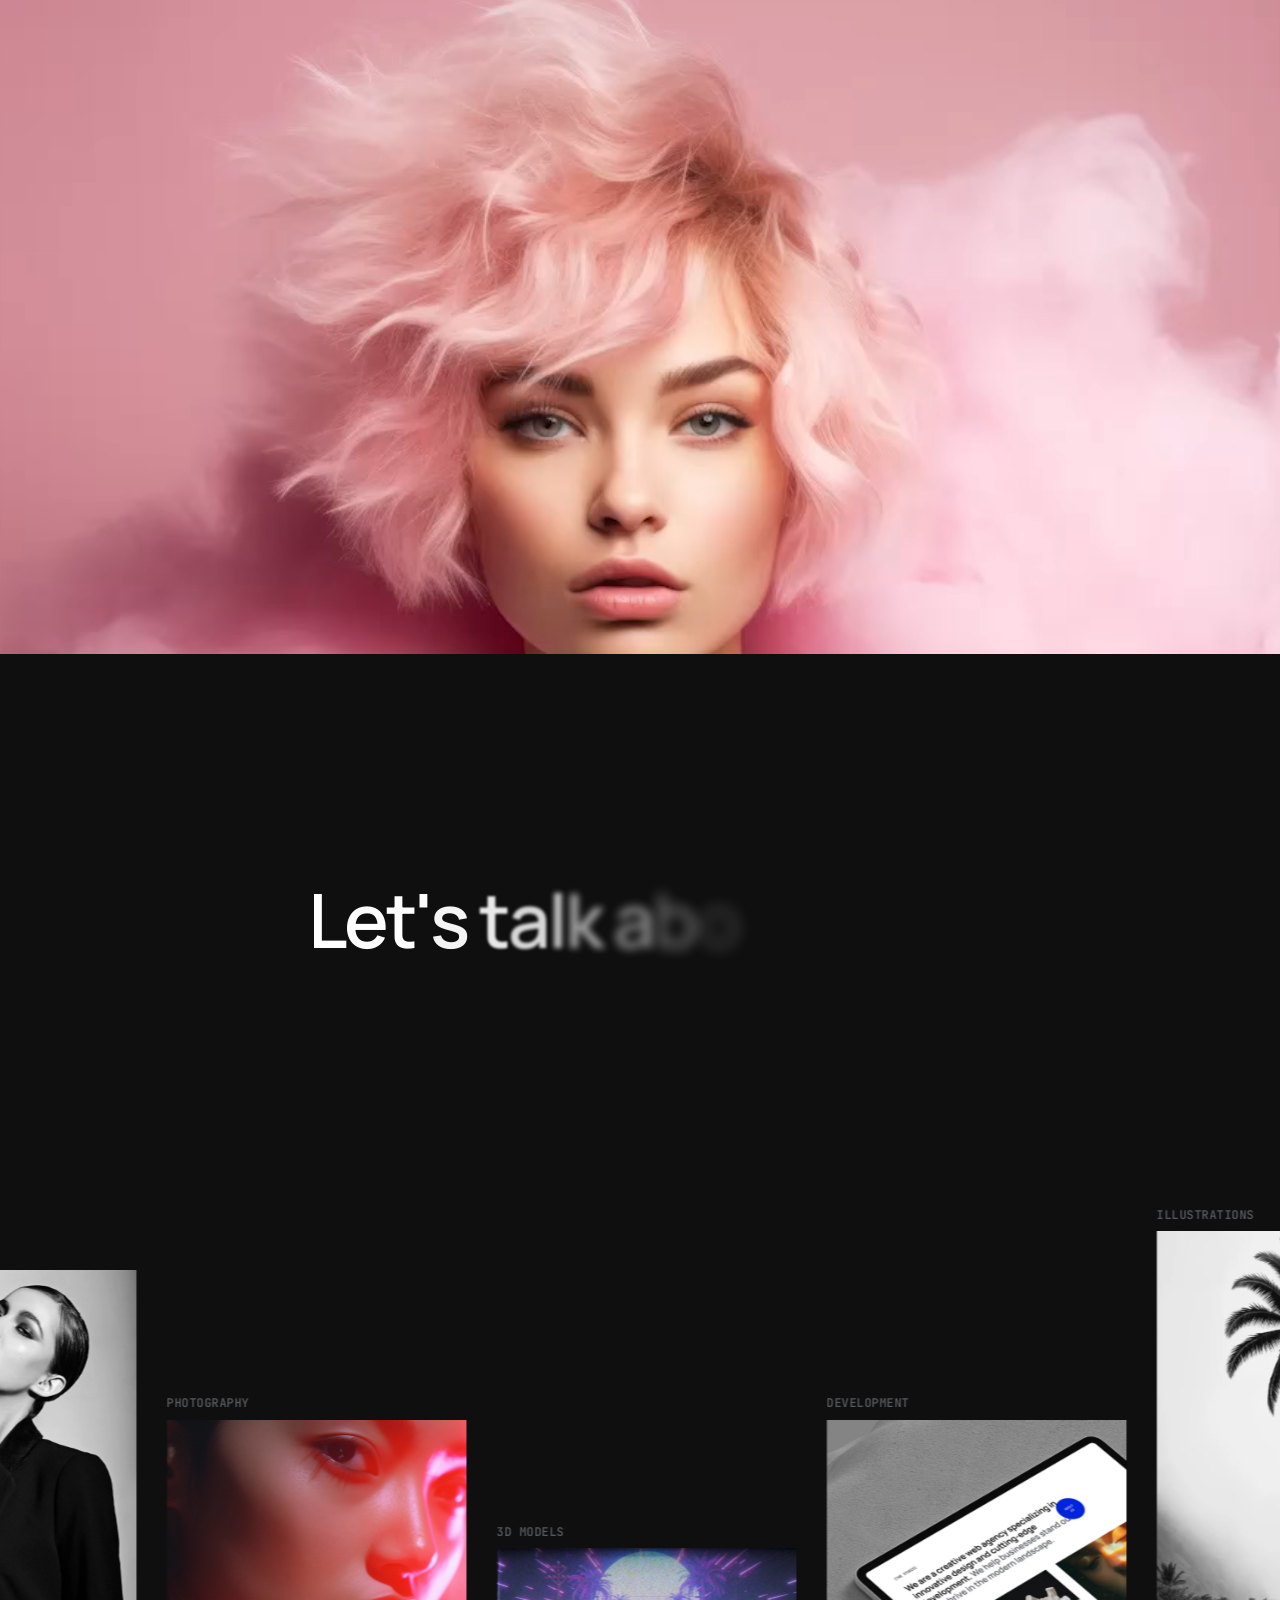
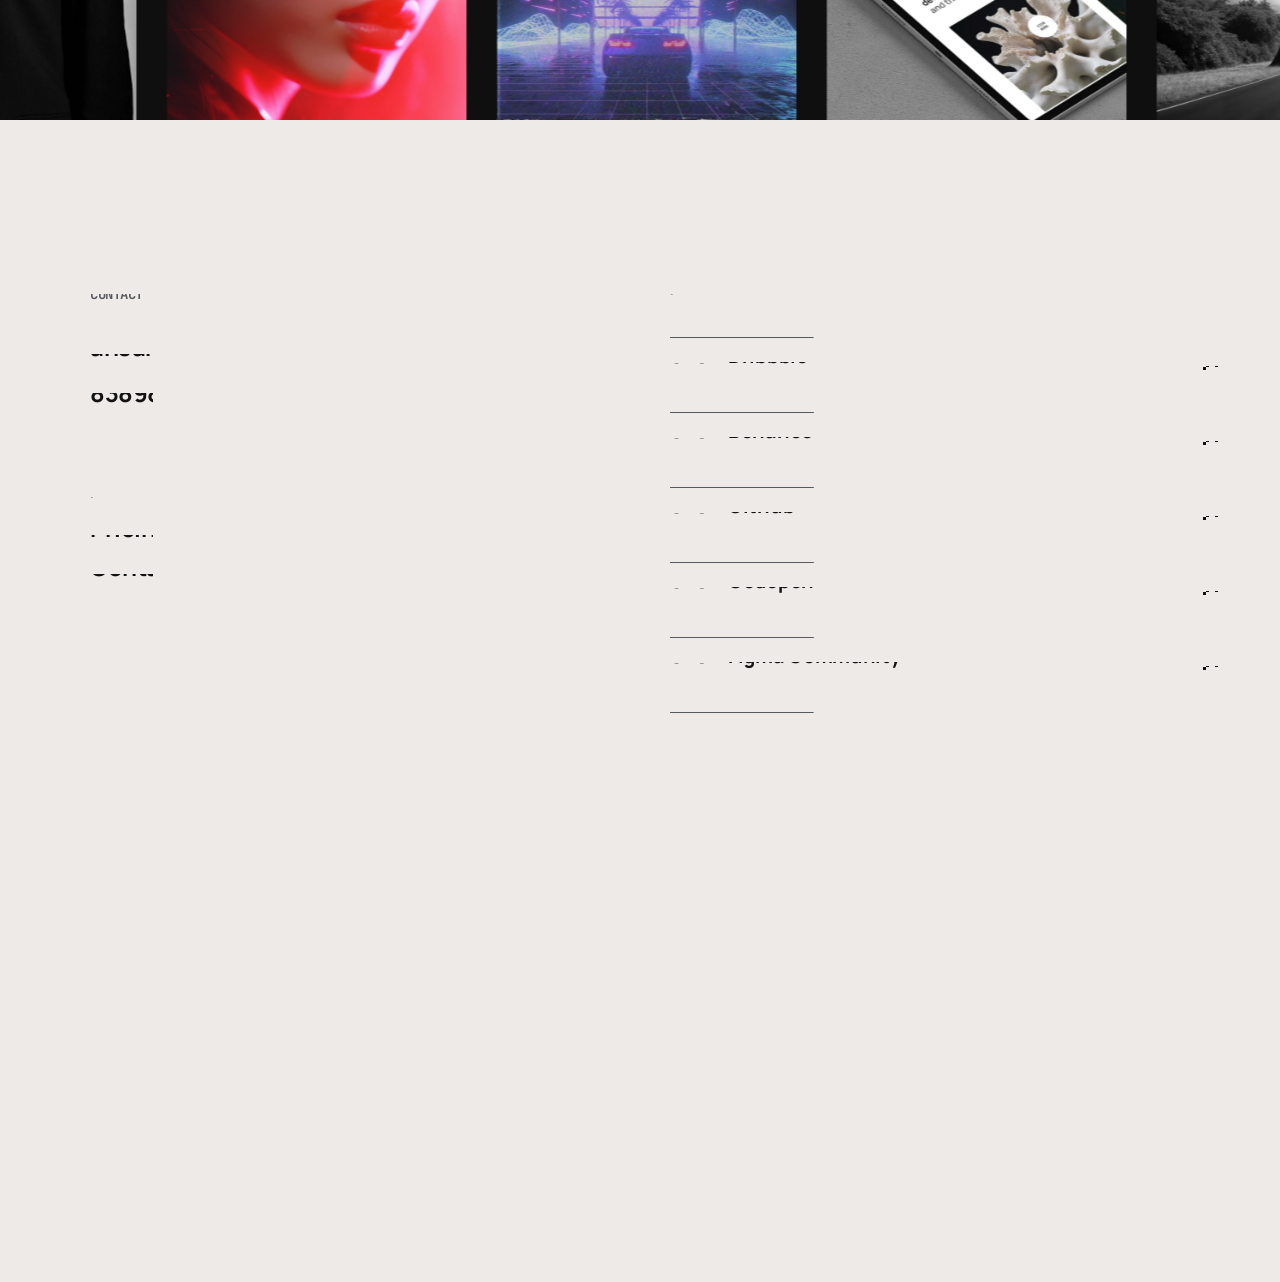
==== commit 91fff52c: "Populate portfolio with real CV content - Hero/About rewritten as Front-End Developer (Contai, West " ====
--- a/index.html
+++ b/index.html
@@ -5,8 +5,8 @@
     <title>Ansuman Sahoo — Web Designer &amp; Developer</title>
 
     <!-- Meta Tags -->
-    <meta name="description" content="Ansuman Sahoo is a web designer and front-end developer based in Kolkata, India, crafting clean, fast and memorable websites for brands and creatives.">
-    <meta name="keywords" content="Ansuman, resume, portfolio, personal page, cv, template, one page, responsive, html5, css3, creative, clean">
+    <meta name="description" content="Ansuman Sahoo — Front-End Developer based in Contai, West Bengal, India. Building responsive, cross-browser web applications with HTML5, CSS3 and JavaScript.">
+    <meta name="keywords" content="Ansuman Sahoo, front-end developer, web developer, HTML, CSS, JavaScript, jQuery, responsive web design, portfolio, Contai, West Bengal, India">
     <meta name="author" content="Ansuman">
 
     <!-- Viewport Meta-->
@@ -124,7 +124,7 @@
             <div class="mxd-menu__inner">
               <div class="mxd-menu__shadow shadow-top"></div>
               <div class="mxd-menu__caption">
-                <p>🦄 Innovative design<br>and cutting-edge development</p>
+                <p>🚀 Front-end development<br>and responsive web design</p>
               </div>
               <!-- left side -->
              
@@ -148,8 +148,8 @@
                   <div class="menu-contact__item">
                     <ul class="menu-contact__list">
                       <li>
-                        <a class="tag tag-m" href="https://goo.gl/maps/nWXKpGaDPuyH6gxRA" target="_blank">
-                          <span>Behala<br>Kolkata<br>700061</span>
+                        <a class="tag tag-m" href="https://maps.google.com/?q=Contai,West+Bengal,India" target="_blank">
+                          <span>Contai<br>West Bengal<br>721433</span>
                         </a>
                       </li>
                     </ul>
@@ -163,7 +163,7 @@
                         <a class="tag tag-m" href="https://www.behance.net/" target="_blank"><span class="mxd-scramble">Behance</span></a>
                       </li>
                       <li>
-                        <a class="tag tag-m" href="https://github.com/" target="_blank"><span class="mxd-scramble">Github</span></a>
+                        <a class="tag tag-m" href="https://github.com/ansu9932" target="_blank"><span class="mxd-scramble">Github</span></a>
                       </li>
                       <li>
                         <a class="tag tag-m" href="https://www.figma.com/community" target="_blank"><span class="mxd-scramble">Figma Community</span></a>
@@ -268,14 +268,14 @@
                 <span class="pf-dot"></span>
                 <span class="mxd-scramble">Available for new projects</span>
               </div>
-              <p class="pf-hero__eyebrow loading-item">Ansuman Sahoo — Web Designer &amp; Developer</p>
-              <h1 class="pf-hero__title loading-split">Designing &amp; building digital experiences.</h1>
+              <p class="pf-hero__eyebrow loading-item">Ansuman Sahoo — Front-End Developer</p>
+              <h1 class="pf-hero__title loading-split">Building responsive, reliable web experiences.</h1>
               <div class="pf-hero__lead loading-item">
-                <p>I craft clean, fast and memorable websites — blending thoughtful design with solid front-end engineering to help brands stand out online.</p>
+                <p>Detail-oriented front-end developer crafting responsive, cross-browser web applications with HTML5, CSS3 and JavaScript — backed by a strong hardware troubleshooting mindset and a growing focus on AI &amp; Machine Learning.</p>
               </div>
               <div class="pf-hero__actions loading-item">
-                <a class="btn btn-default-icon btn-default-outline slide-right" href="#work">
-                  <span class="btn-caption mxd-scramble">View my work</span>
+                <a class="btn btn-default-icon btn-default-outline slide-right" href="#experience">
+                  <span class="btn-caption mxd-scramble">See my journey</span>
                   <i class="btn-icon">
                     <svg xmlns="http://www.w3.org/2000/svg" version="1.1" viewBox="0 0 18 18"><path d="M10.8,0v3.6h-3.6V0h3.6ZM14.4,10.8h3.6v-3.6h-3.6v-3.6h-3.6v3.6H0v3.6h10.8v3.6h3.6v-3.6ZM10.8,14.4h-3.6v3.6h3.6v-3.6Z"></path></svg>
                   </i>
@@ -305,11 +305,11 @@
                 </div>
                 <div class="col-12 col-xl-8 mxd-grid-item">
                   <div class="pf-about">
-                    <p class="pf-about__text t-bold t-large mxd-split-lines">I'm a designer and developer based in Kolkata, India, with a passion for building digital products that feel as good as they look. <span>From the first wireframe to the final line of code, I care about the details that make an experience effortless.</span></p>
+                    <p class="pf-about__text t-bold t-large mxd-split-lines">I'm a front-end developer based in Contai, West Bengal, building responsive, cross-browser-compatible web applications. <span>My background in hardware diagnostics gives me a rigorous, analytical approach to debugging and performance — and I'm currently expanding into AI &amp; Machine Learning to build smarter, more user-centric experiences.</span></p>
                     <ul class="pf-facts">
-                      <li class="anim-uni-in-up"><span class="pf-facts__num">3+</span><span class="pf-facts__label">Years of experience</span></li>
-                      <li class="anim-uni-in-up"><span class="pf-facts__num">40+</span><span class="pf-facts__label">Projects delivered</span></li>
-                      <li class="anim-uni-in-up"><span class="pf-facts__num">100%</span><span class="pf-facts__label">Client satisfaction</span></li>
+                      <li class="anim-uni-in-up"><span class="pf-facts__num">2022</span><span class="pf-facts__label">Building for the web since</span></li>
+                      <li class="anim-uni-in-up"><span class="pf-facts__num">3</span><span class="pf-facts__label">Hands-on professional roles</span></li>
+                      <li class="anim-uni-in-up"><span class="pf-facts__num">AI/ML</span><span class="pf-facts__label">Currently learning</span></li>
                     </ul>
                   </div>
                 </div>
@@ -320,15 +320,76 @@
       </div>
       <!-- Section - About End -->
 
-      <!-- Section - Selected Work Start -->
-      <div id="work" class="mxd-section blur-section padding-top-title padding-bottom-t-medium">
+      <!-- Section - Technical Skills Start -->
+      <div class="mxd-section blur-section padding-top-title padding-bottom-t-medium">
+        <div class="mxd-container grid-l-container">
+          <div class="mxd-block">
+            <div class="container-fluid p-0">
+              <div class="row g-0">
+                <div class="col-12 col-xl-4 mxd-grid-item">
+                  <div class="mxd-section-title pre-grid-xl-mobile">
+                    <div class="mxd-section-title__title">
+                      <h2 class="reveal-type">Technical<br>skills</h2>
+                    </div>
+                  </div>
+                </div>
+                <div class="col-12 col-xl-8 mxd-grid-item">
+                  <div class="pf-skills">
+                    <div class="pf-skillgroup anim-uni-in-up">
+                      <h3 class="pf-skillgroup__title">Web Development</h3>
+                      <div class="pf-skillgroup__tags">
+                        <span class="tag tag-m tag-medium mxd-scramble">HTML5</span>
+                        <span class="tag tag-m tag-medium mxd-scramble">CSS3</span>
+                        <span class="tag tag-m tag-medium mxd-scramble">JavaScript</span>
+                        <span class="tag tag-m tag-medium mxd-scramble">jQuery</span>
+                        <span class="tag tag-m tag-medium mxd-scramble">Responsive Design</span>
+                        <span class="tag tag-m tag-medium mxd-scramble">UI Layouts</span>
+                      </div>
+                    </div>
+                    <div class="pf-skillgroup anim-uni-in-up">
+                      <h3 class="pf-skillgroup__title">Development Practices</h3>
+                      <div class="pf-skillgroup__tags">
+                        <span class="tag tag-m tag-medium mxd-scramble">Cross-Browser Testing</span>
+                        <span class="tag tag-m tag-medium mxd-scramble">Code Debugging</span>
+                        <span class="tag tag-m tag-medium mxd-scramble">Technical Documentation</span>
+                        <span class="tag tag-m tag-medium mxd-scramble">Project Scoping</span>
+                      </div>
+                    </div>
+                    <div class="pf-skillgroup anim-uni-in-up">
+                      <h3 class="pf-skillgroup__title">IT &amp; Hardware</h3>
+                      <div class="pf-skillgroup__tags">
+                        <span class="tag tag-m tag-medium mxd-scramble">Hardware Diagnostics &amp; Repair</span>
+                        <span class="tag tag-m tag-medium mxd-scramble">System Configuration</span>
+                        <span class="tag tag-m tag-medium mxd-scramble">BIOS Setup</span>
+                        <span class="tag tag-m tag-medium mxd-scramble">OS Installation</span>
+                      </div>
+                    </div>
+                    <div class="pf-skillgroup anim-uni-in-up">
+                      <h3 class="pf-skillgroup__title">Languages</h3>
+                      <div class="pf-skillgroup__tags">
+                        <span class="tag tag-m tag-medium mxd-scramble">Bengali — Native</span>
+                        <span class="tag tag-m tag-medium mxd-scramble">Hindi — Fluent</span>
+                        <span class="tag tag-m tag-medium mxd-scramble">English — Working</span>
+                      </div>
+                    </div>
+                  </div>
+                </div>
+              </div>
+            </div>
+          </div>
+        </div>
+      </div>
+      <!-- Section - Technical Skills End -->
+
+      <!-- Section - Experience Start -->
+      <div id="experience" class="mxd-section blur-section padding-top-title padding-bottom-t-medium">
         <div class="mxd-container grid-l-container">
           <div class="mxd-block">
             <div class="container-fluid p-0">
               <div class="row g-0 pf-worktitle">
                 <div class="col-12 col-xl-8 mxd-grid-item">
                   <div class="mxd-section-title__title">
-                    <h2 class="reveal-type">Selected<br>work</h2>
+                    <h2 class="reveal-type">Work<br>experience</h2>
                   </div>
                 </div>
                 <div class="col-12 col-xl-4 mxd-grid-item pf-worktitle__cta">
@@ -339,78 +400,52 @@
               </div>
             </div>
 
-            <div class="container-fluid p-0">
-              <div class="row g-0 pf-works">
-                <!-- project -->
-                <div class="col-12 col-lg-6 mxd-grid-item animate-card-3">
-                  <a class="pf-work active-cursor-permanent" data-cursor-text="View" href="contact.html">
-                    <div class="pf-work__media"><img src="images/pr-01.webp" alt="Project preview"></div>
-                    <div class="pf-work__meta">
-                      <div class="pf-work__head">
-                        <h3 class="pf-work__name">Aurora — Brand Website</h3>
-                        <span class="pf-work__year">2025</span>
-                      </div>
-                      <div class="pf-work__tags">
-                        <span class="tag tag-s tag-medium mxd-scramble">Web Design</span>
-                        <span class="tag tag-s tag-medium mxd-scramble">Development</span>
-                      </div>
-                    </div>
-                  </a>
-                </div>
-                <!-- project -->
-                <div class="col-12 col-lg-6 mxd-grid-item animate-card-3">
-                  <a class="pf-work active-cursor-permanent" data-cursor-text="View" href="contact.html">
-                    <div class="pf-work__media"><img src="images/pr-02.webp" alt="Project preview"></div>
-                    <div class="pf-work__meta">
-                      <div class="pf-work__head">
-                        <h3 class="pf-work__name">Nova — Product Landing</h3>
-                        <span class="pf-work__year">2025</span>
-                      </div>
-                      <div class="pf-work__tags">
-                        <span class="tag tag-s tag-medium mxd-scramble">UI/UX</span>
-                        <span class="tag tag-s tag-medium mxd-scramble">Webflow</span>
-                      </div>
-                    </div>
-                  </a>
-                </div>
-                <!-- project -->
-                <div class="col-12 col-lg-6 mxd-grid-item animate-card-3">
-                  <a class="pf-work active-cursor-permanent" data-cursor-text="View" href="contact.html">
-                    <div class="pf-work__media"><img src="images/pr-03.webp" alt="Project preview"></div>
-                    <div class="pf-work__meta">
-                      <div class="pf-work__head">
-                        <h3 class="pf-work__name">Studio Lumen — Portfolio</h3>
-                        <span class="pf-work__year">2024</span>
-                      </div>
-                      <div class="pf-work__tags">
-                        <span class="tag tag-s tag-medium mxd-scramble">Branding</span>
-                        <span class="tag tag-s tag-medium mxd-scramble">Frontend</span>
-                      </div>
-                    </div>
-                  </a>
-                </div>
-                <!-- project -->
-                <div class="col-12 col-lg-6 mxd-grid-item animate-card-3">
-                  <a class="pf-work active-cursor-permanent" data-cursor-text="View" href="contact.html">
-                    <div class="pf-work__media"><img src="images/1920x1200_dv07.webp" alt="Project preview"></div>
-                    <div class="pf-work__meta">
-                      <div class="pf-work__head">
-                        <h3 class="pf-work__name">Meridian — E-commerce</h3>
-                        <span class="pf-work__year">2024</span>
-                      </div>
-                      <div class="pf-work__tags">
-                        <span class="tag tag-s tag-medium mxd-scramble">Shopify</span>
-                        <span class="tag tag-s tag-medium mxd-scramble">Design</span>
-                      </div>
-                    </div>
-                  </a>
-                </div>
-              </div>
-            </div>
-          </div>
-        </div>
-      </div>
-      <!-- Section - Selected Work End -->
+            <div class="pf-timeline">
+              <!-- role -->
+              <article class="pf-job anim-uni-in-up">
+                <div class="pf-job__period"><span>Nov 2023 — Present</span></div>
+                <div class="pf-job__main">
+                  <h3 class="pf-job__role">Front-End Developer</h3>
+                  <p class="pf-job__company">Confidential · Siliguri, India</p>
+                  <ul class="pf-job__points">
+                    <li>Engineered and maintained dynamic, user-facing web pages with HTML, CSS, JavaScript and jQuery, ensuring high visual quality and performance.</li>
+                    <li>Integrated front-end interfaces with server-side logic for seamless experiences across multiple web applications.</li>
+                    <li>Executed thorough cross-browser compatibility testing, significantly reducing rendering issues and improving accessibility.</li>
+                    <li>Debugged complex UI issues and optimised the codebase for faster load times and mobile responsiveness.</li>
+                  </ul>
+                </div>
+              </article>
+              <!-- role -->
+              <article class="pf-job anim-uni-in-up">
+                <div class="pf-job__period"><span>Jun 2022 — Present</span></div>
+                <div class="pf-job__main">
+                  <h3 class="pf-job__role">Web Designer (Freelance)</h3>
+                  <p class="pf-job__company">Kapasda, India</p>
+                  <ul class="pf-job__points">
+                    <li>Designed and deployed custom responsive website layouts with HTML5 and CSS3, tailored to specific client requirements.</li>
+                    <li>Created intuitive wireframes, user flows and digital assets (logos, icons, banners) to strengthen brand identity.</li>
+                    <li>Collaborated with backend developers to accurately translate UI designs into functional web pages.</li>
+                  </ul>
+                </div>
+              </article>
+              <!-- role -->
+              <article class="pf-job anim-uni-in-up">
+                <div class="pf-job__period"><span>Dec 2022 — Present</span></div>
+                <div class="pf-job__main">
+                  <h3 class="pf-job__role">Computer Hardware Technician</h3>
+                  <p class="pf-job__company">Infinite Avenue · Contai, India</p>
+                  <ul class="pf-job__points">
+                    <li>Diagnosed and repaired critical hardware (motherboards, RAM, hard drives), minimising system downtime.</li>
+                    <li>Configured BIOS settings, installed operating systems and managed software updates for optimal performance.</li>
+                    <li>Provided technical support for OS, software and network connectivity using strong logical troubleshooting.</li>
+                  </ul>
+                </div>
+              </article>
+            </div>
+          </div>
+        </div>
+      </div>
+      <!-- Section - Experience End -->
 
       <!-- Section - Expertise Start -->
       <div class="mxd-section blur-section padding-top-title padding-bottom-t-medium">
@@ -430,29 +465,29 @@
                     <li class="pf-service anim-uni-in-up">
                       <span class="pf-service__no">01</span>
                       <div class="pf-service__body">
-                        <h3 class="pf-service__title">Web Design</h3>
-                        <p class="pf-service__text">Modern, conversion-focused layouts with a strong sense of hierarchy, motion and brand personality.</p>
+                        <h3 class="pf-service__title">Front-End Development</h3>
+                        <p class="pf-service__text">Dynamic, user-facing pages with HTML5, CSS3, JavaScript and jQuery — clean, scalable, standards-compliant markup that performs.</p>
                       </div>
                     </li>
                     <li class="pf-service anim-uni-in-up">
                       <span class="pf-service__no">02</span>
                       <div class="pf-service__body">
-                        <h3 class="pf-service__title">Front-End Development</h3>
-                        <p class="pf-service__text">Pixel-accurate, accessible and lightning-fast builds with HTML, CSS, JavaScript and modern frameworks.</p>
+                        <h3 class="pf-service__title">Responsive Web Design</h3>
+                        <p class="pf-service__text">Custom, mobile-first layouts and UI built to look and work great across every screen size and device.</p>
                       </div>
                     </li>
                     <li class="pf-service anim-uni-in-up">
                       <span class="pf-service__no">03</span>
                       <div class="pf-service__body">
-                        <h3 class="pf-service__title">UI / UX Design</h3>
-                        <p class="pf-service__text">Research-led interfaces and prototypes that are intuitive, inclusive and a pleasure to use.</p>
+                        <h3 class="pf-service__title">Cross-Browser Testing &amp; Debugging</h3>
+                        <p class="pf-service__text">Comprehensive compatibility testing, UI debugging and code optimisation for faster load times and fewer rendering issues.</p>
                       </div>
                     </li>
                     <li class="pf-service anim-uni-in-up">
                       <span class="pf-service__no">04</span>
                       <div class="pf-service__body">
-                        <h3 class="pf-service__title">Branding</h3>
-                        <p class="pf-service__text">Visual identities, logos and design systems that keep your brand consistent everywhere.</p>
+                        <h3 class="pf-service__title">Hardware Diagnostics &amp; IT Support</h3>
+                        <p class="pf-service__text">Diagnosing and repairing hardware, BIOS setup, OS installation and technical support — analytical problem-solving end to end.</p>
                       </div>
                     </li>
                   </ul>
@@ -463,6 +498,68 @@
         </div>
       </div>
       <!-- Section - Expertise End -->
+
+      <!-- Section - Education Start -->
+      <div class="mxd-section blur-section padding-top-title padding-bottom-t-medium">
+        <div class="mxd-container grid-l-container">
+          <div class="mxd-block">
+            <div class="container-fluid p-0">
+              <div class="row g-0">
+                <div class="col-12 col-xl-4 mxd-grid-item">
+                  <div class="mxd-section-title pre-grid-xl-mobile">
+                    <div class="mxd-section-title__title">
+                      <h2 class="reveal-type">Education</h2>
+                    </div>
+                  </div>
+                </div>
+                <div class="col-12 col-xl-8 mxd-grid-item">
+                  <ul class="pf-edu">
+                    <li class="pf-edu__item anim-uni-in-up">
+                      <div class="pf-edu__head">
+                        <h3 class="pf-edu__title">Bachelor of Arts</h3>
+                      </div>
+                      <p class="pf-edu__org">Prabhat Kumar College, Contai, West Bengal</p>
+                    </li>
+                    <li class="pf-edu__item anim-uni-in-up">
+                      <div class="pf-edu__head">
+                        <h3 class="pf-edu__title">Certificate in Computer Fundamentals &amp; Programming</h3>
+                        <span class="pf-edu__year">2023</span>
+                      </div>
+                      <p class="pf-edu__org">Webel Computer Training Centre, Contai, West Bengal</p>
+                      <p class="pf-edu__note">Coursework: Operating Systems, C++ Programming, Visual Basic, System Analysis, MS Office</p>
+                    </li>
+                    <li class="pf-edu__item anim-uni-in-up">
+                      <div class="pf-edu__head">
+                        <h3 class="pf-edu__title">High School Diploma</h3>
+                      </div>
+                      <p class="pf-edu__org">Mahisagote Sahid Smriti Vidyamandir</p>
+                    </li>
+                  </ul>
+
+                  <h3 class="pf-edu__subtitle anim-uni-in-up">Professional development</h3>
+                  <ul class="pf-edu">
+                    <li class="pf-edu__item anim-uni-in-up">
+                      <div class="pf-edu__head">
+                        <h3 class="pf-edu__title">Introduction to Artificial Intelligence</h3>
+                        <span class="pf-edu__year">In progress</span>
+                      </div>
+                      <p class="pf-edu__org">IBM · Coursera</p>
+                    </li>
+                    <li class="pf-edu__item anim-uni-in-up">
+                      <div class="pf-edu__head">
+                        <h3 class="pf-edu__title">AI for Everyone</h3>
+                        <span class="pf-edu__year">In progress</span>
+                      </div>
+                      <p class="pf-edu__org">DeepLearning.AI · Coursera</p>
+                    </li>
+                  </ul>
+                </div>
+              </div>
+            </div>
+          </div>
+        </div>
+      </div>
+      <!-- Section - Education End -->
 
       <!-- Section - Pricing Title Start -->
       <div class="mxd-section blur-section padding-top-title">
@@ -1232,7 +1329,7 @@
                               </div>
                               <div class="socials-list__divider divider-bottom anim-uni-clip-in"></div>
                             </a>
-                            <a class="socials-list__item slide-right-up" href="https://github.com/" target="_blank">
+                            <a class="socials-list__item slide-right-up" href="https://github.com/ansu9932" target="_blank">
                               <div class="socials-list__divider divider-top anim-uni-clip-in"></div>
                               <div class="socials-list__info">
                                 <div class="socials-list__number anim-uni-slide-down">
